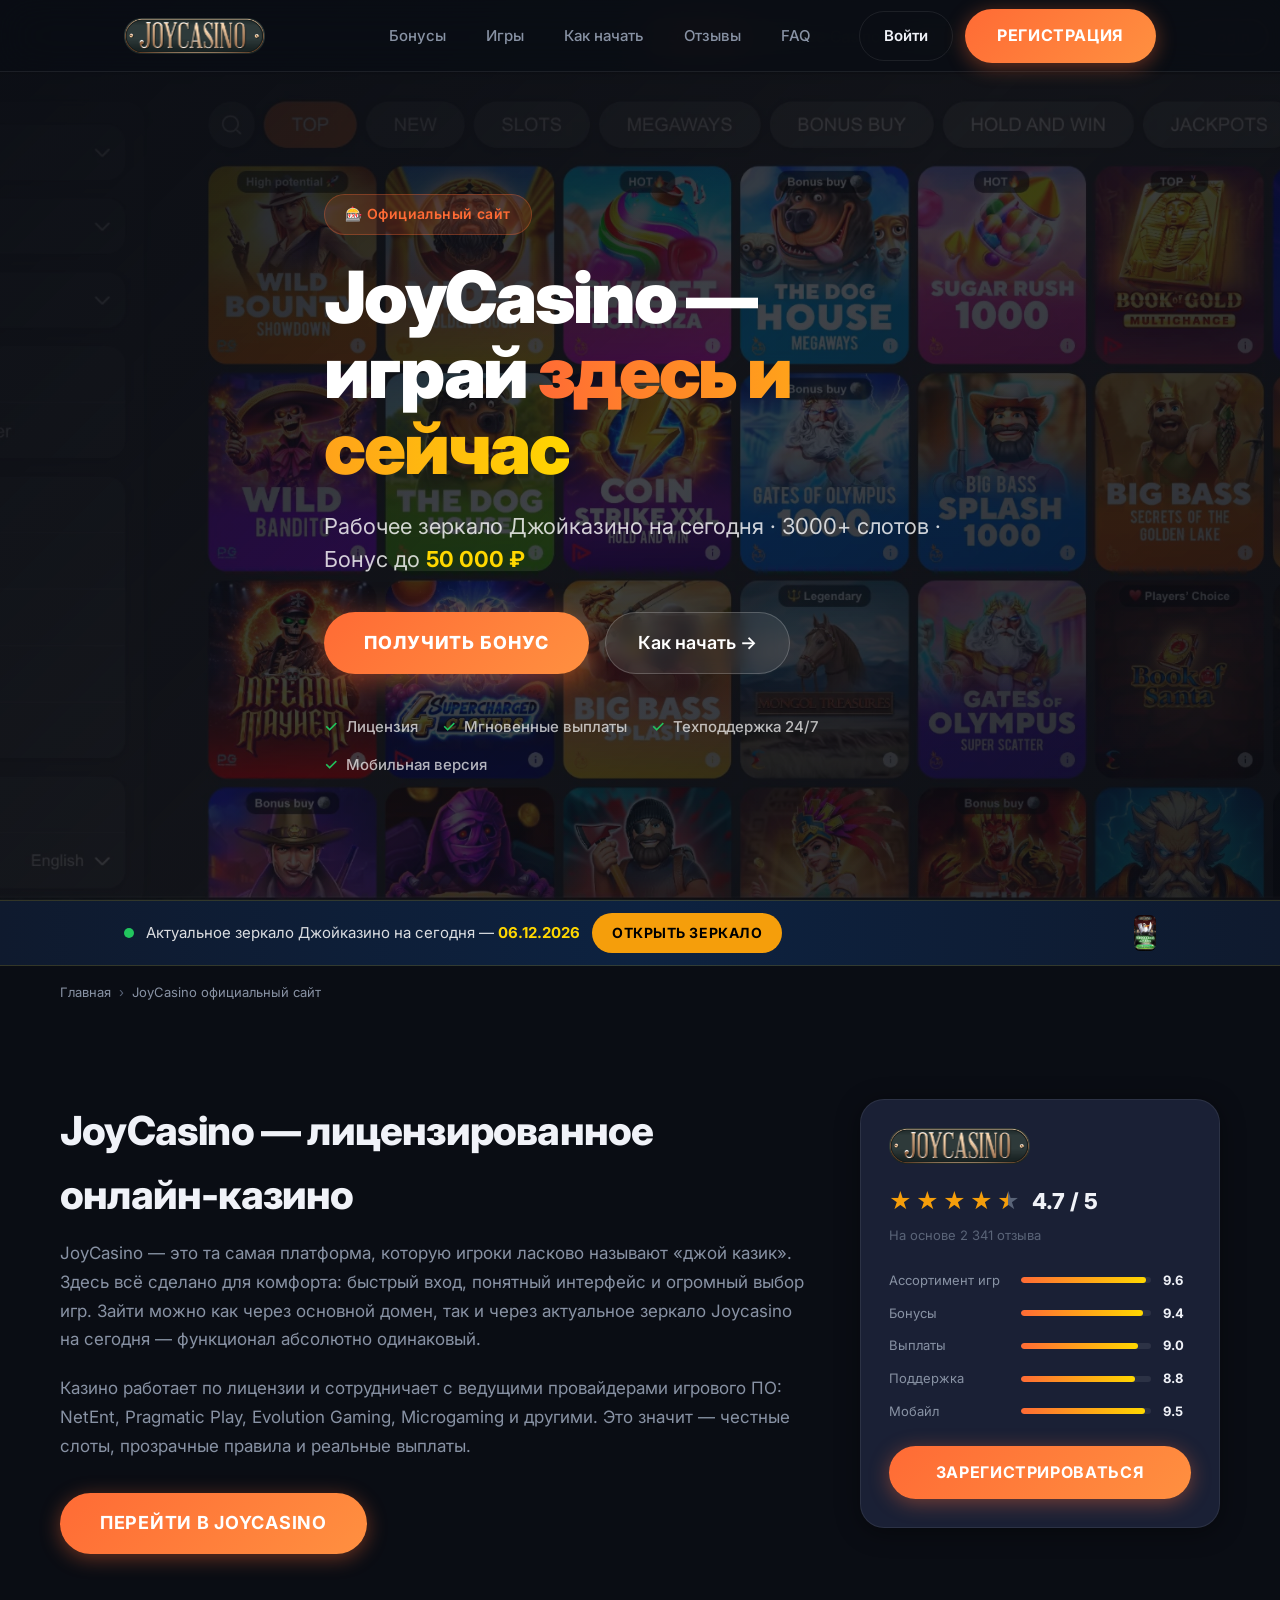
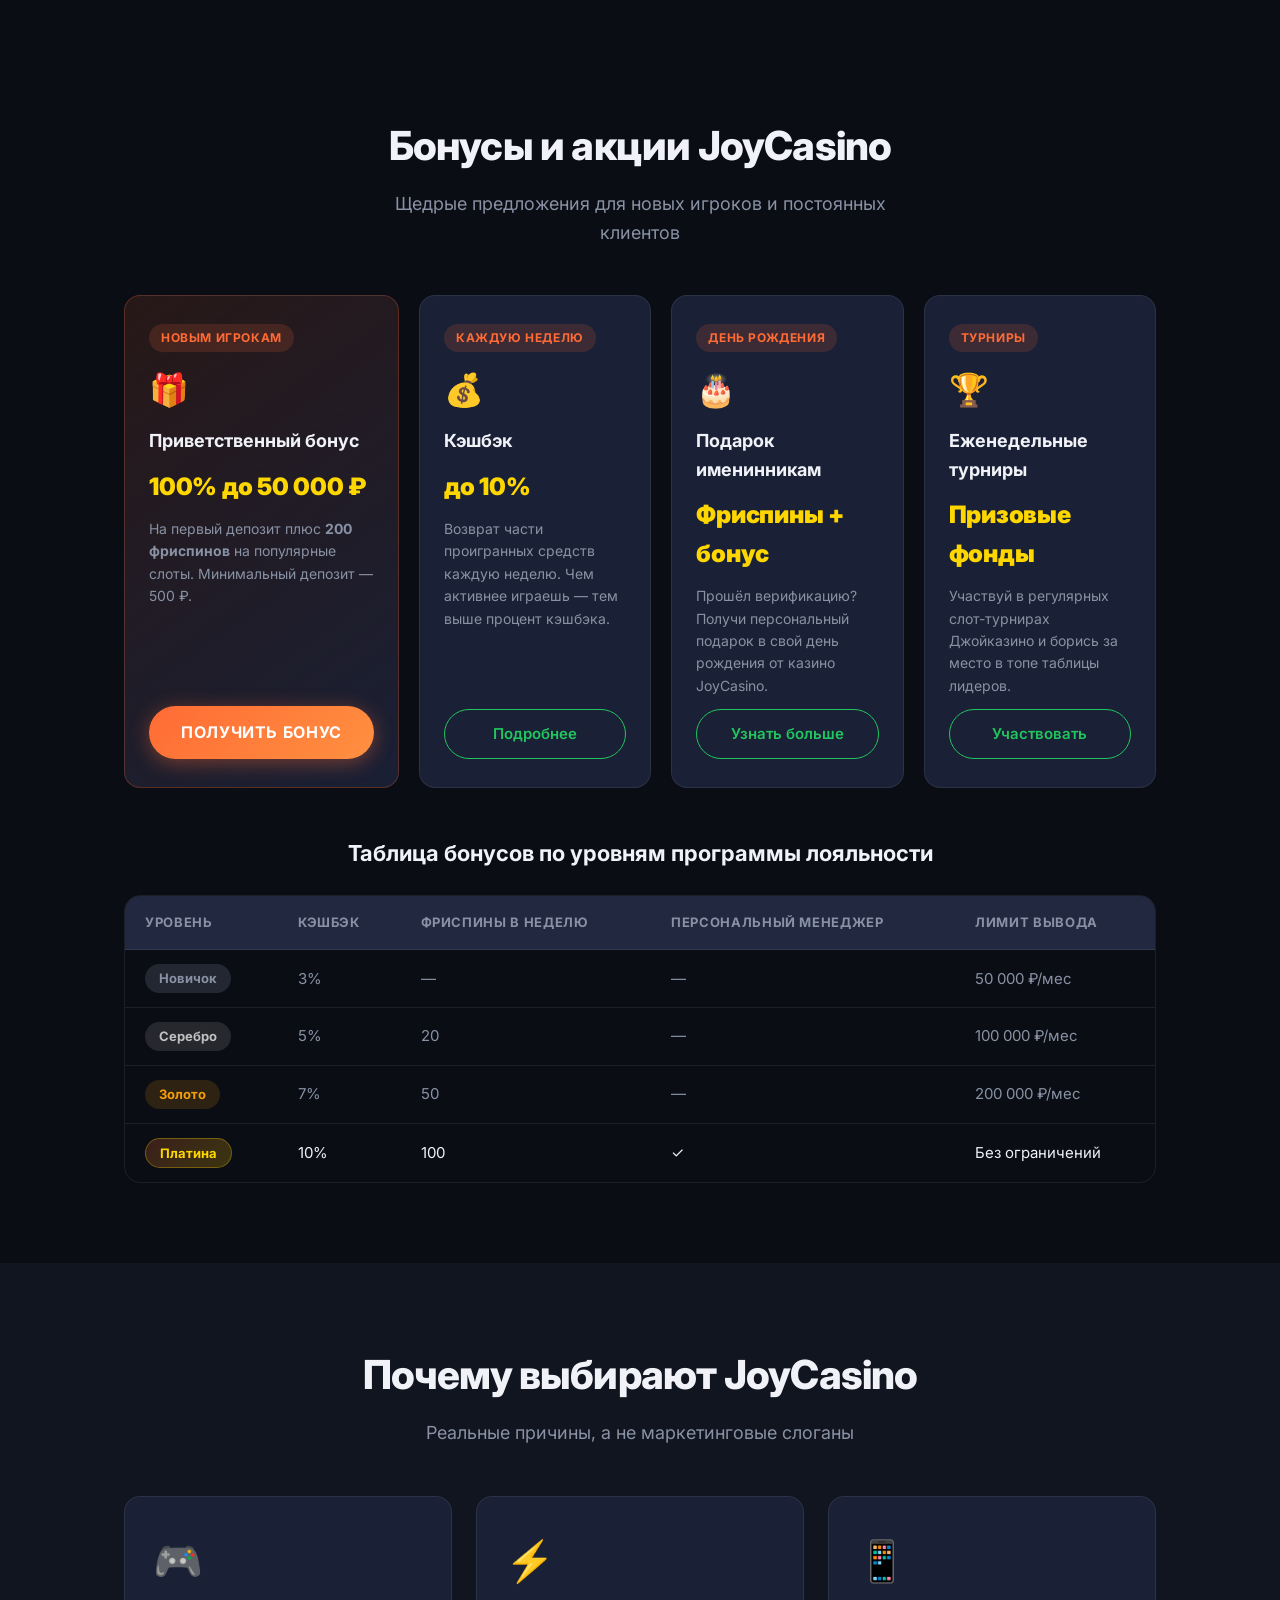
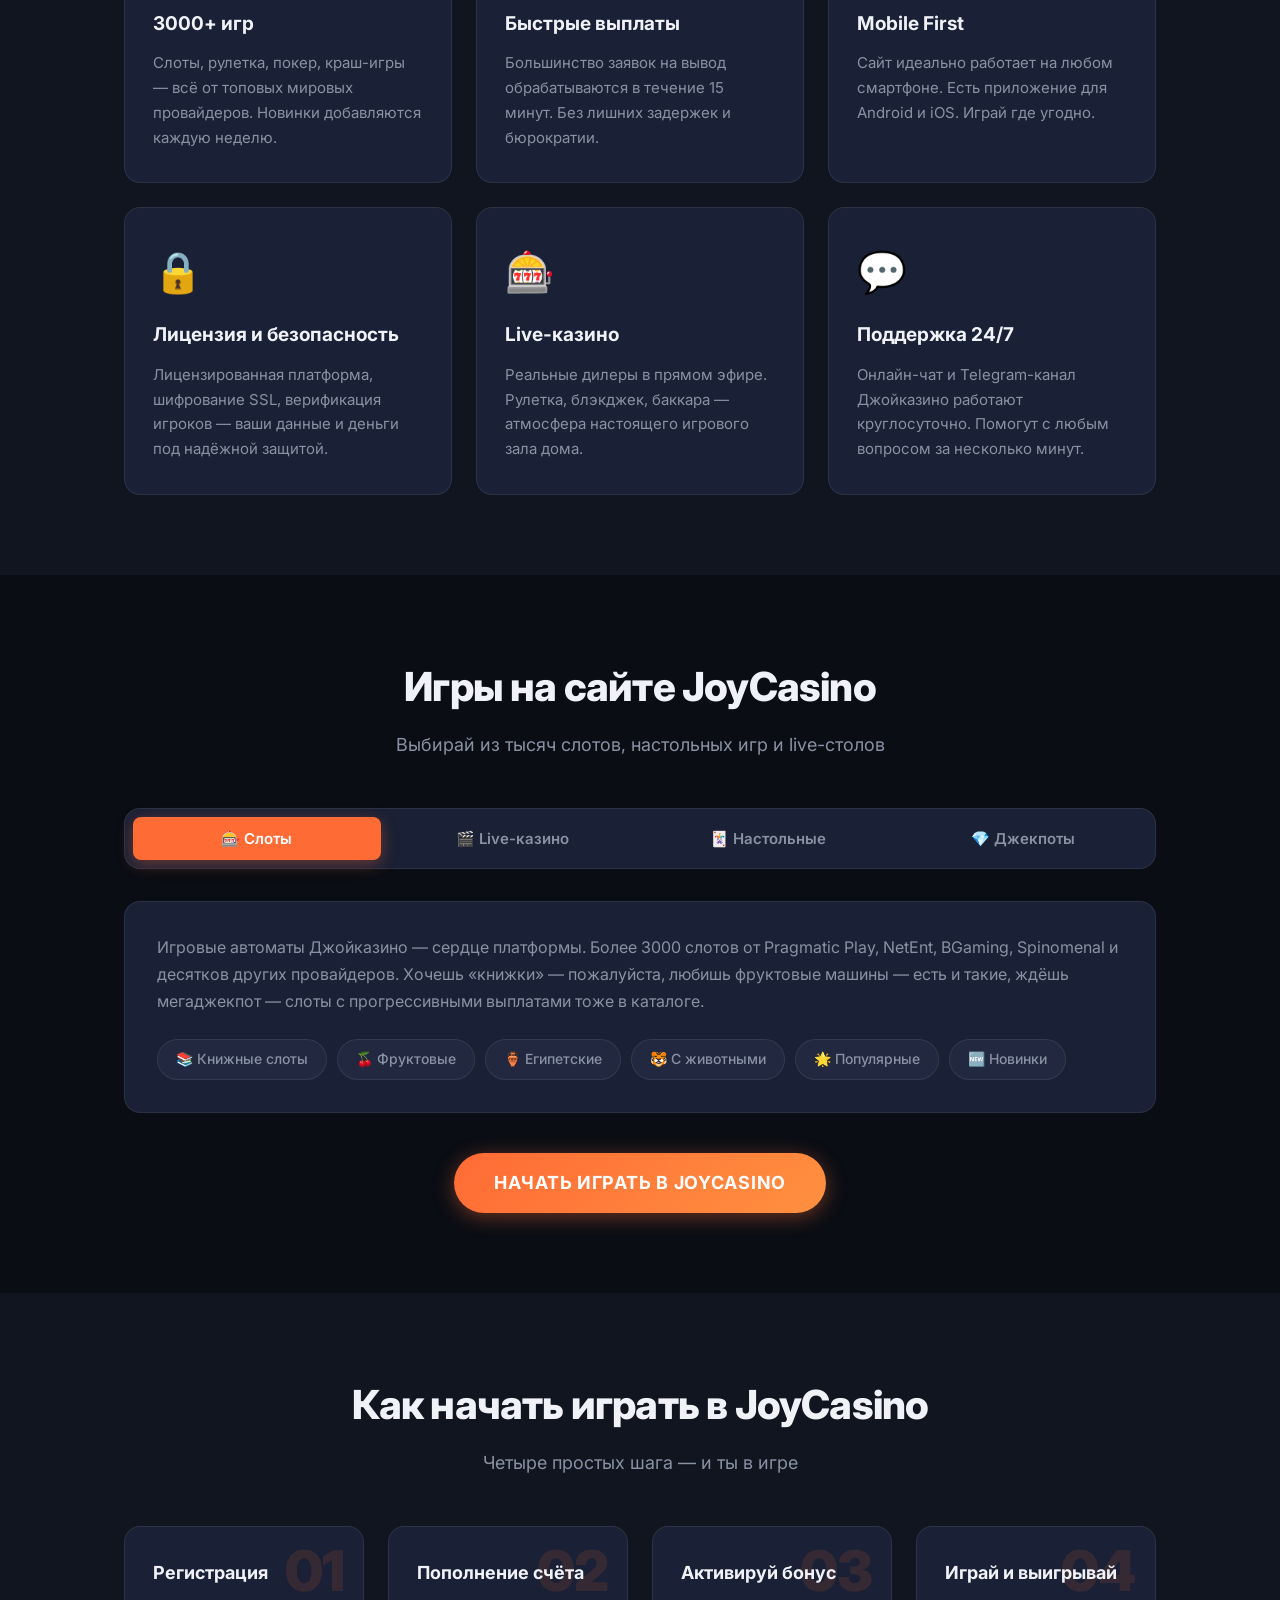
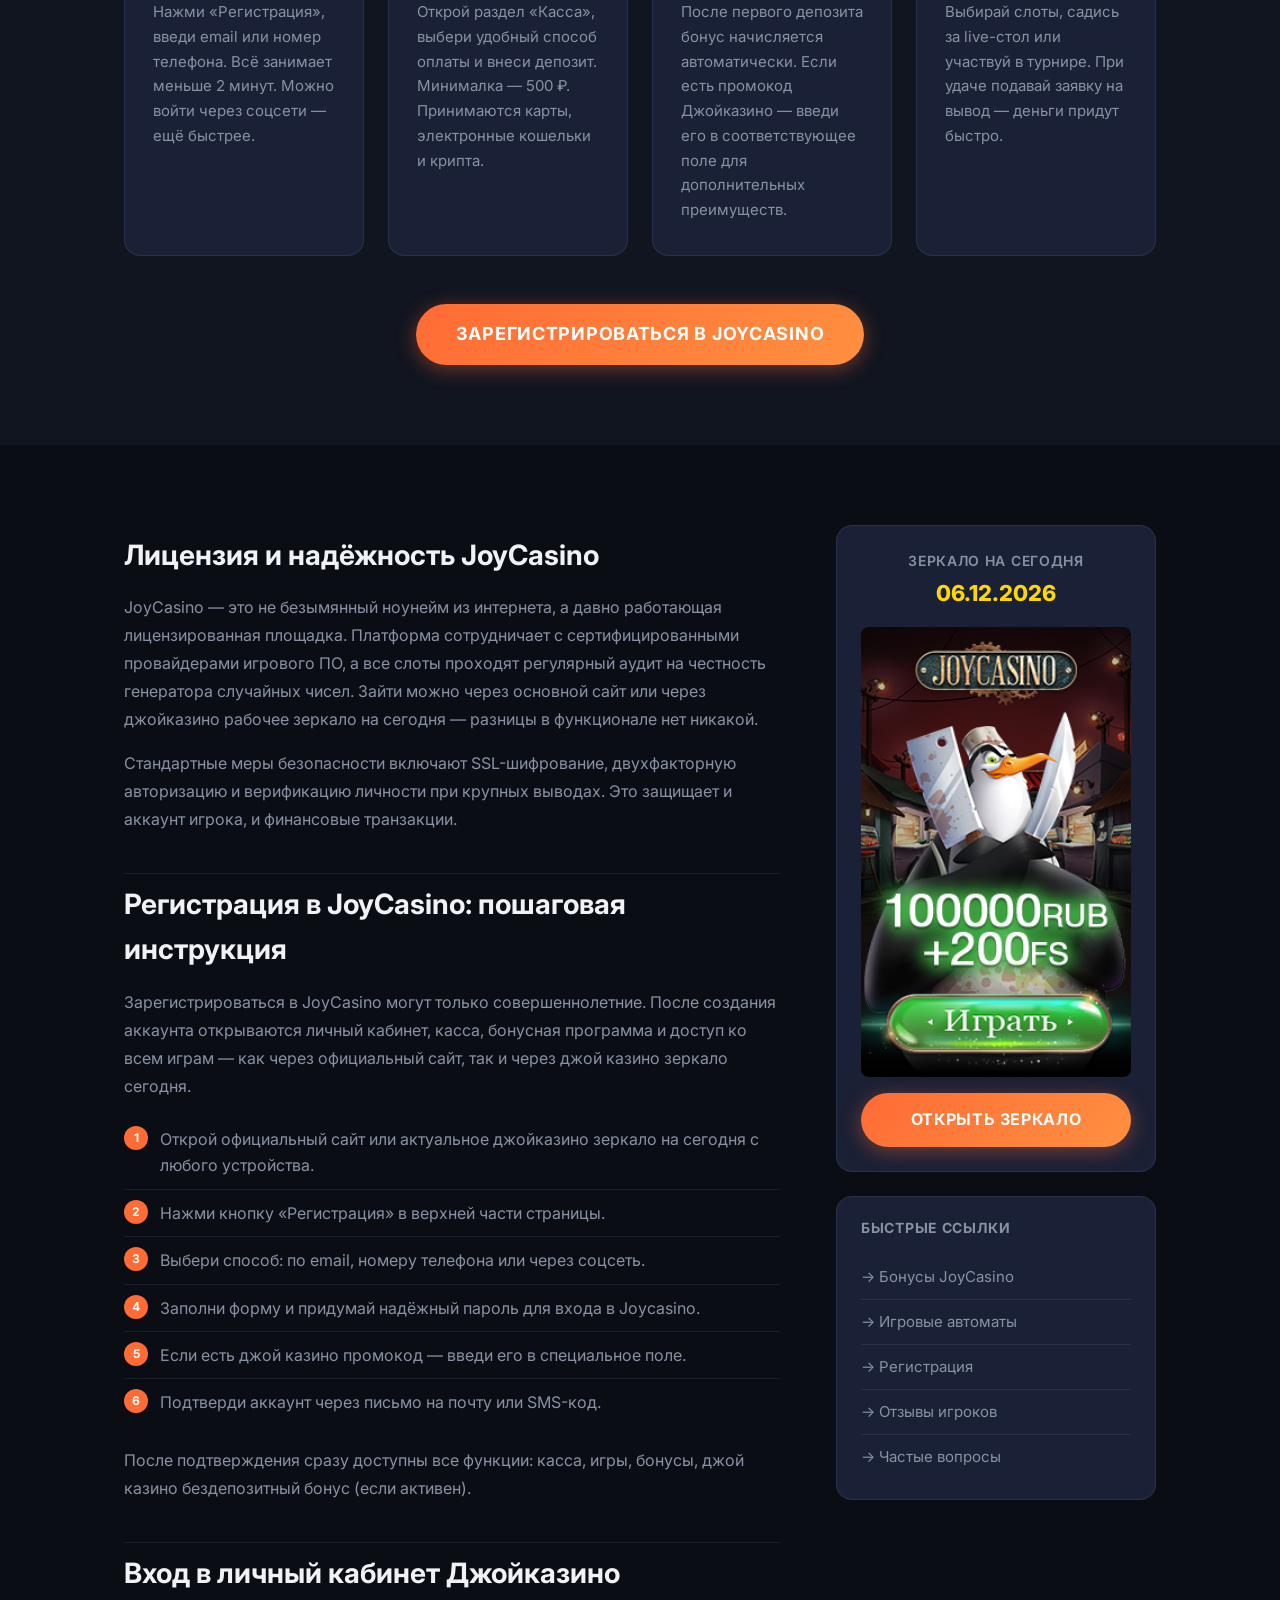
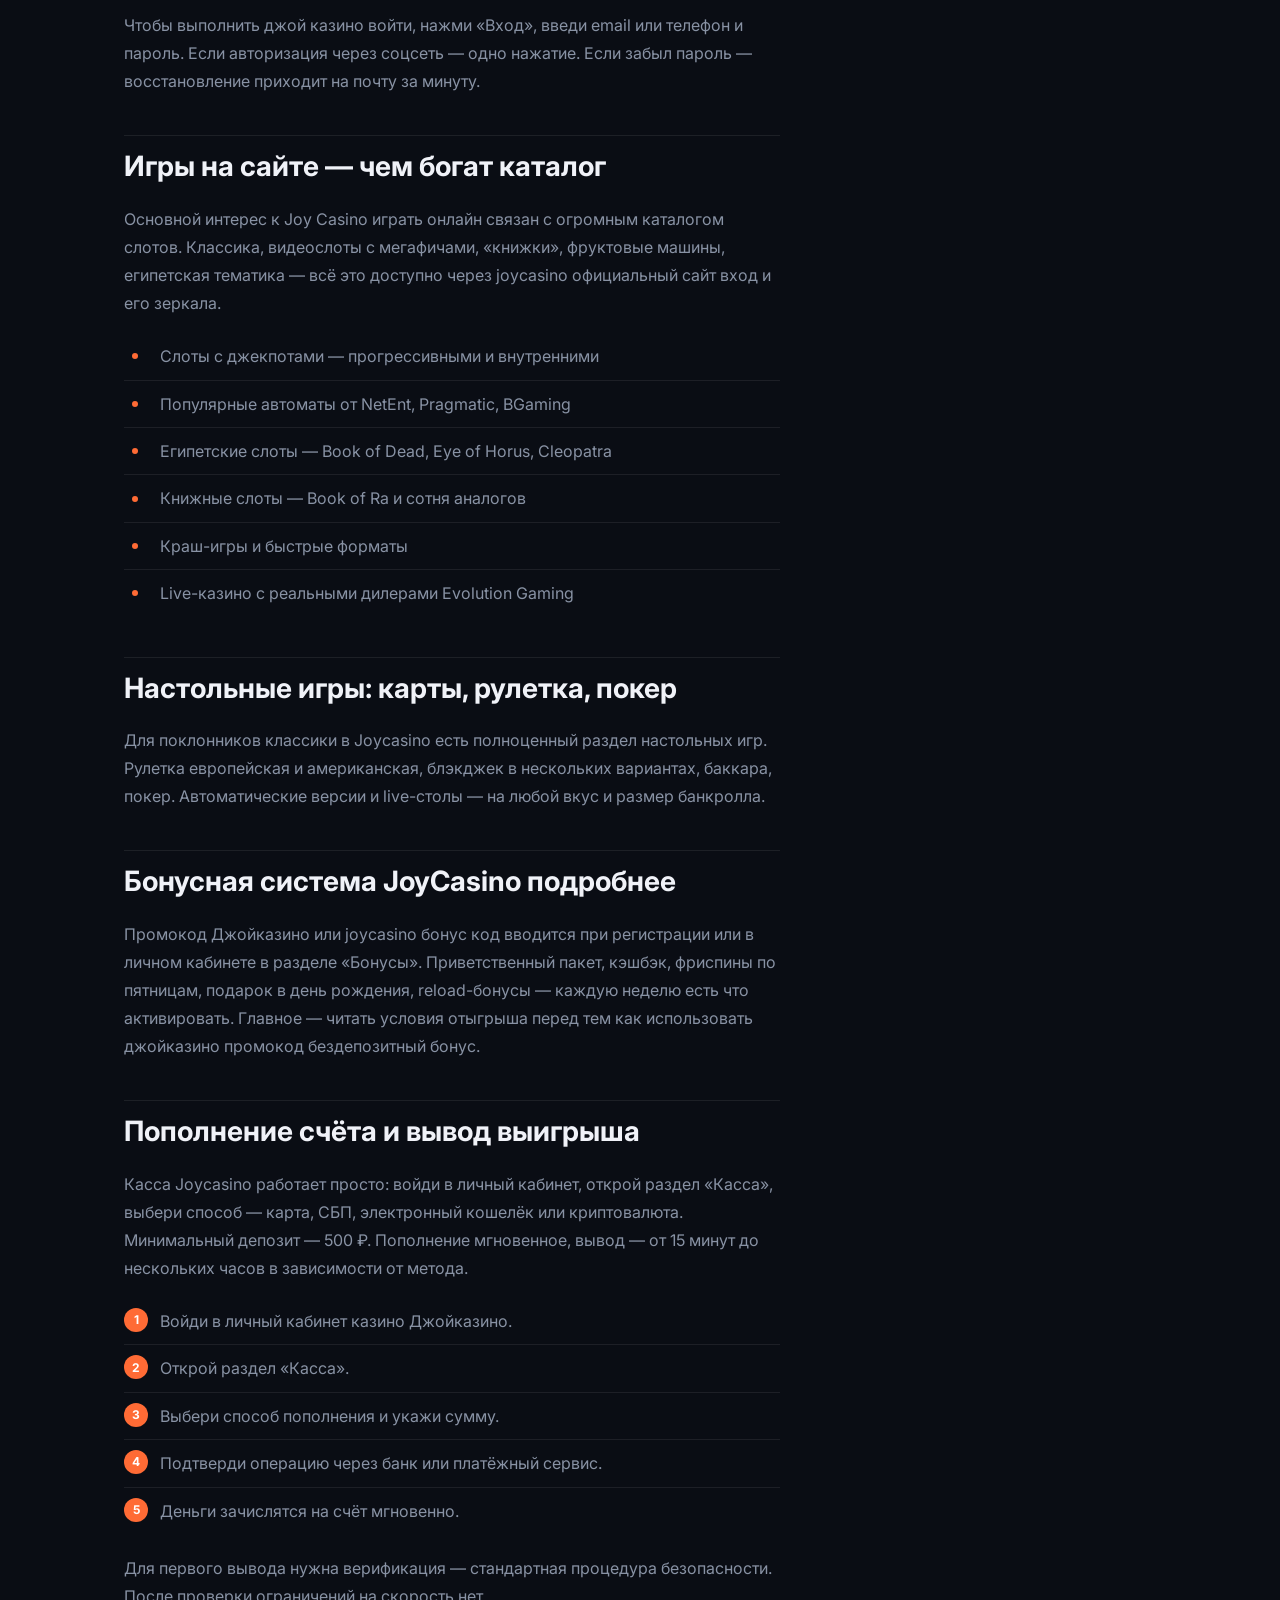
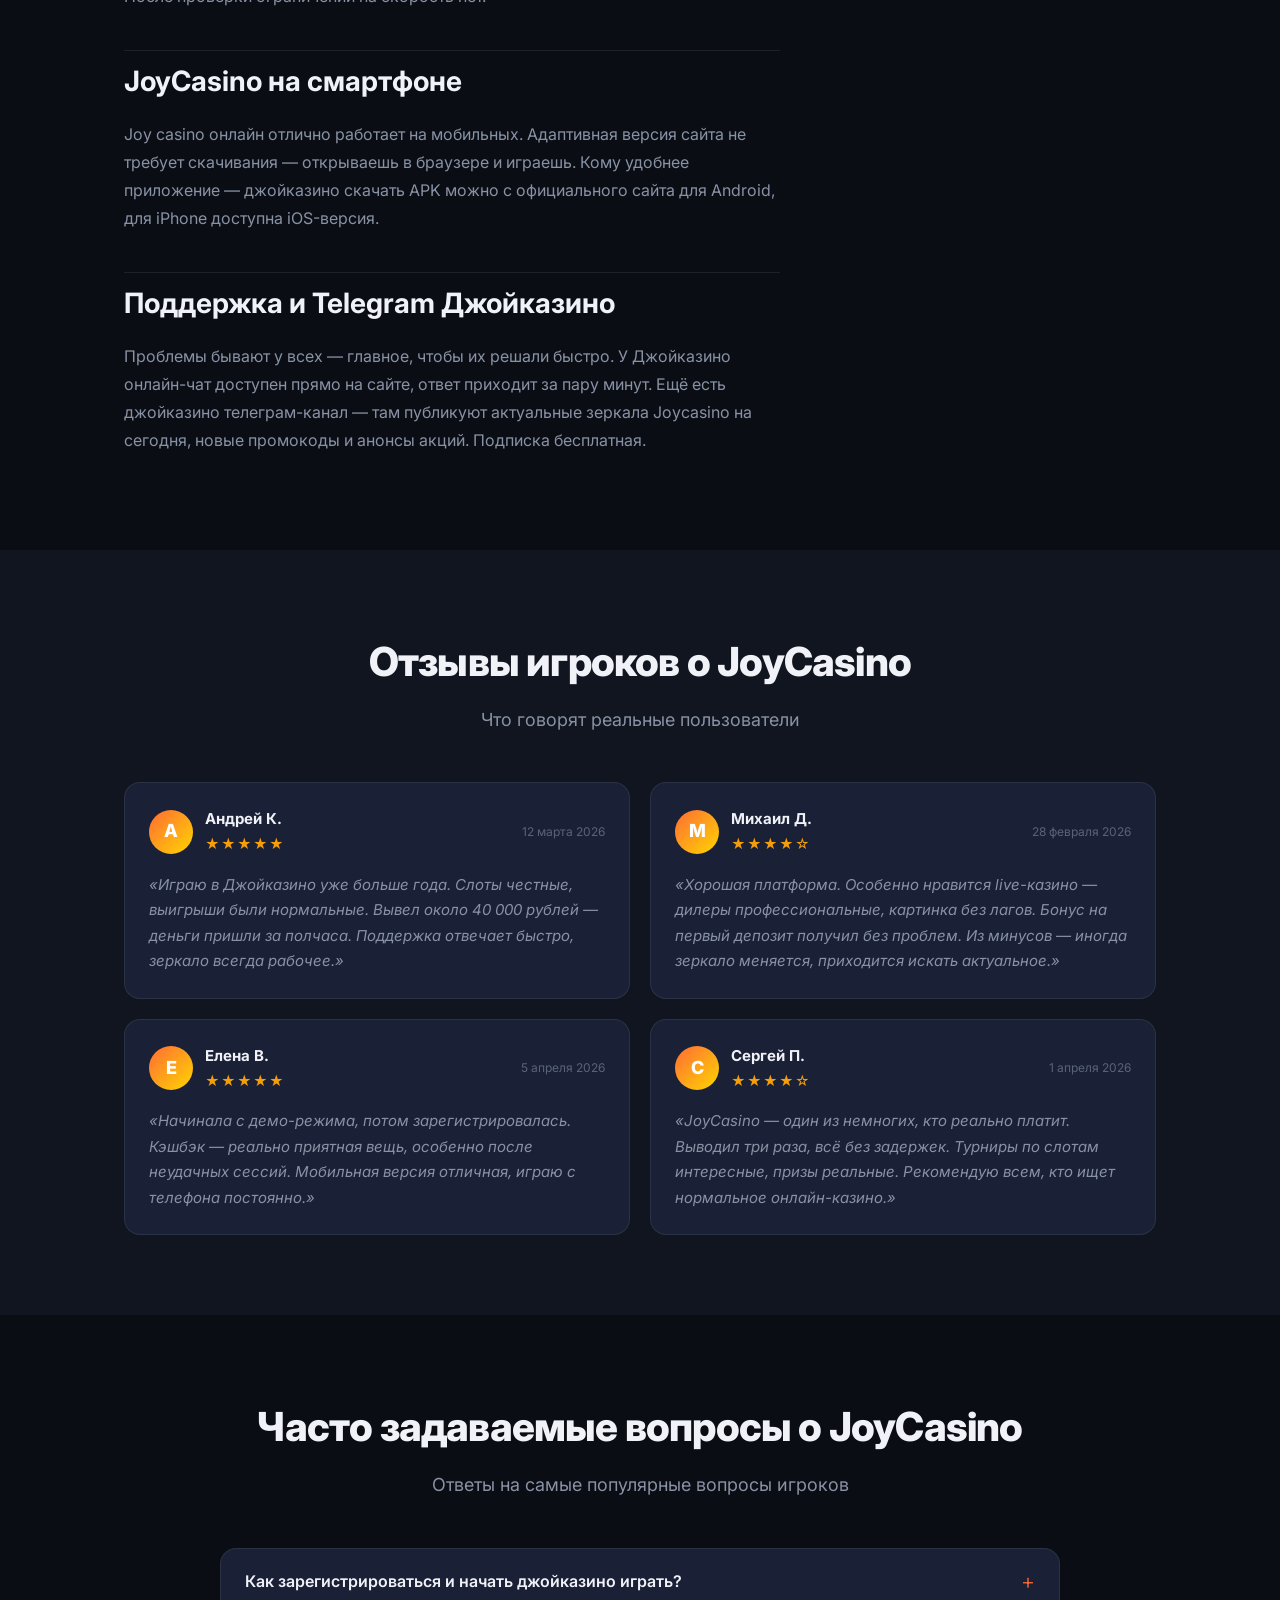
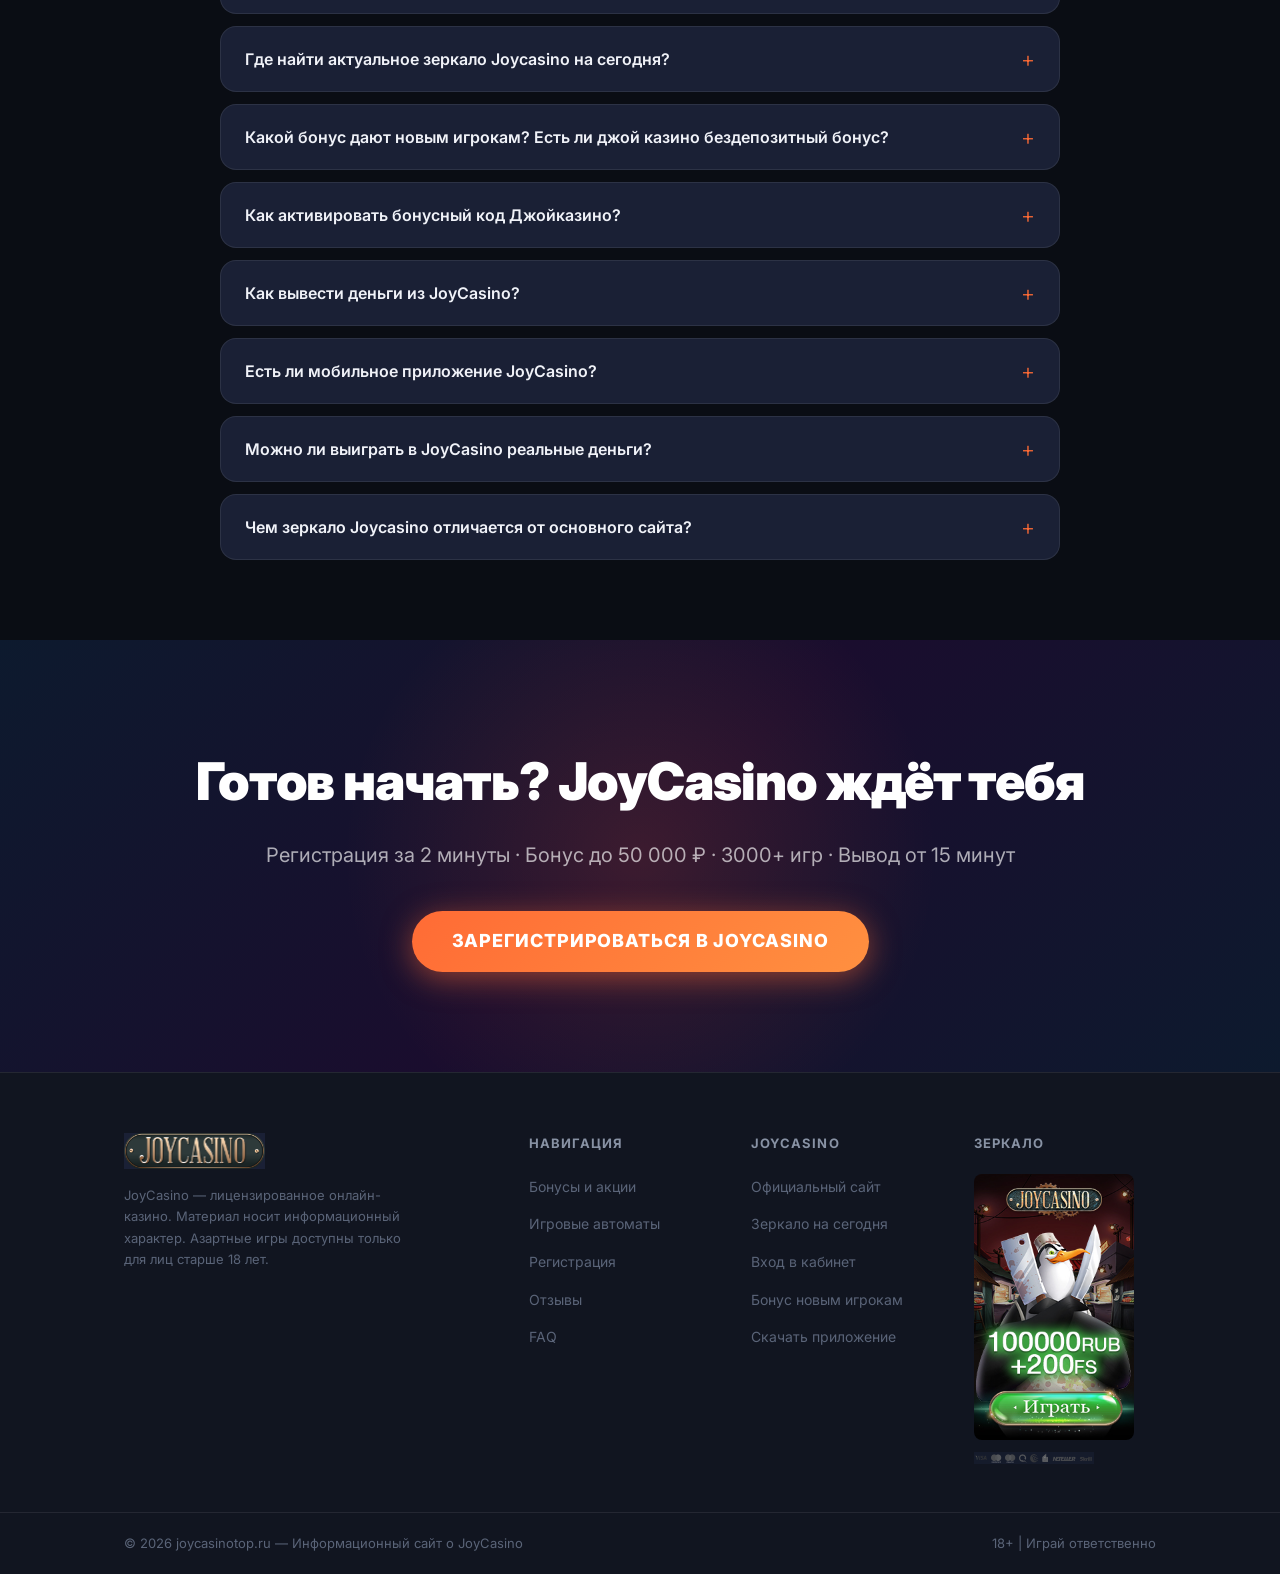
==== index.html @ e0777207 "Add files via upload" ====
<!DOCTYPE html>
<html lang="ru-RU">
<head>
  <meta charset="UTF-8">
  <meta name="viewport" content="width=device-width, initial-scale=1.0">
  <title>JoyCasino — официальный сайт онлайн-казино, рабочее зеркало Джойказино, регистрация и вход</title>
  <meta name="description" content="JoyCasino официальный сайт: вход в личный кабинет, регистрация, актуальное зеркало Джойказино на сегодня. Лицензионные игровые автоматы, live-казино, бонусы до 50 000 ₽, кэшбэк, фриспины.">
  <meta name="keywords" content="joycasino официальный сайт, джойказино зеркало на сегодня, joy casino вход, джой казино официальный сайт зеркало, joycasino регистрация, джойказино рабочее зеркало, joy casino бонус, джойказино играть, joycasino зеркало сегодня">
  <meta name="robots" content="index, follow, max-snippet:-1, max-image-preview:large, max-video-preview:-1">
  <link rel="canonical" href="https://joycasinotop.ru/">

  <!-- Open Graph -->
  <meta property="og:type" content="website">
  <meta property="og:locale" content="ru_RU">
  <meta property="og:title" content="JoyCasino — официальный сайт казино онлайн, зеркало Джойказино">
  <meta property="og:description" content="Войдите в JoyCasino: рабочее зеркало на сегодня, регистрация за 1 минуту, бонус до 50 000 ₽ на первый депозит, 3000+ слотов и live-столы с реальными дилерами.">
  <meta property="og:url" content="https://joycasinotop.ru/">
  <meta property="og:site_name" content="JoyCasino Top — официальный сайт">
  <meta property="og:image" content="https://joycasinotop.ru/pics/ban.jpg">
  <meta property="og:image:width" content="1200">
  <meta property="og:image:height" content="630">

  <!-- Twitter Card -->
  <meta name="twitter:card" content="summary_large_image">
  <meta name="twitter:title" content="JoyCasino официальный сайт — зеркало Джойказино на сегодня">
  <meta name="twitter:description" content="Рабочее зеркало JoyCasino, регистрация, бонусы, 3000+ слотов.">
  <meta name="twitter:image" content="https://joycasinotop.ru/pics/ban.jpg">

  <!-- Favicons -->
  <link rel="icon" type="image/png" href="pics/favicon.png">
  <link rel="shortcut icon" href="pics/favicon.png">
  <link rel="apple-touch-icon" href="pics/favicon.png">

  <!-- Preload critical assets -->
  <link rel="preload" href="styles/style.css" as="style">
  <link rel="preload" href="pics/ban.jpg" as="image">
  <link rel="preload" href="pics/logo.png" as="image">
  <link rel="preconnect" href="https://fonts.googleapis.com">
  <link rel="preconnect" href="https://fonts.gstatic.com" crossorigin>
  <link href="https://fonts.googleapis.com/css2?family=Inter:wght@400;500;600;700;800;900&display=swap" rel="stylesheet">

  <link rel="stylesheet" href="styles/style.css">

  <!-- Schema.org: Organization -->
  <script type="application/ld+json">
  {
    "@context": "https://schema.org",
    "@type": "Organization",
    "name": "JoyCasino",
    "url": "https://joycasinotop.ru/",
    "logo": "https://joycasinotop.ru/pics/logo.png",
    "description": "JoyCasino — лицензированное онлайн-казино с игровыми автоматами, live-столами и щедрыми бонусами.",
    "contactPoint": {
      "@type": "ContactPoint",
      "contactType": "customer support",
      "availableLanguage": "Russian"
    }
  }
  </script>

  <!-- Schema.org: Product + Offer + AggregateRating -->
  <script type="application/ld+json">
  {
    "@context": "https://schema.org",
    "@type": "Product",
    "name": "JoyCasino — онлайн-казино",
    "description": "Лицензированная игровая платформа с 3000+ слотами, live-казино, приветственным бонусом до 50 000 ₽ и ежедневным кэшбэком.",
    "image": "https://joycasinotop.ru/pics/ban.jpg",
    "brand": {
      "@type": "Brand",
      "name": "JoyCasino"
    },
    "offers": {
      "@type": "Offer",
      "name": "Приветственный бонус до 50 000 ₽ + 200 фриспинов",
      "description": "Бонус на первый депозит 100% до 50 000 ₽ и 200 бесплатных вращений для новых игроков.",
      "priceCurrency": "RUB",
      "price": "0",
      "availability": "https://schema.org/InStock",
      "url": "https://joycasinotop.ru/reg.html"
    },
    "aggregateRating": {
      "@type": "AggregateRating",
      "ratingValue": "4.7",
      "reviewCount": "2341",
      "bestRating": "5",
      "worstRating": "1"
    }
  }
  </script>

  <!-- Schema.org: BreadcrumbList -->
  <script type="application/ld+json">
  {
    "@context": "https://schema.org",
    "@type": "BreadcrumbList",
    "itemListElement": [
      {
        "@type": "ListItem",
        "position": 1,
        "name": "Главная",
        "item": "https://joycasinotop.ru/"
      },
      {
        "@type": "ListItem",
        "position": 2,
        "name": "Регистрация в JoyCasino",
        "item": "https://joycasinotop.ru/reg.html"
      }
    ]
  }
  </script>

  <!-- Schema.org: FAQPage -->
  <script type="application/ld+json">
  {
    "@context": "https://schema.org",
    "@type": "FAQPage",
    "mainEntity": [
      {
        "@type": "Question",
        "name": "Как зарегистрироваться в JoyCasino?",
        "acceptedAnswer": {
          "@type": "Answer",
          "text": "Нажмите кнопку «Регистрация», введите email или номер телефона, придумайте пароль и подтвердите аккаунт. Весь процесс занимает не более 2 минут."
        }
      },
      {
        "@type": "Question",
        "name": "Где найти рабочее зеркало JoyCasino на сегодня?",
        "acceptedAnswer": {
          "@type": "Answer",
          "text": "Актуальное рабочее зеркало Джойказино всегда доступно на нашем сайте joycasinotop.ru. Зеркало полностью идентично основному сайту — тот же аккаунт, баланс и бонусы."
        }
      },
      {
        "@type": "Question",
        "name": "Какой бонус дают новым игрокам в JoyCasino?",
        "acceptedAnswer": {
          "@type": "Answer",
          "text": "Новые игроки получают приветственный пакет: 100% бонус на первый депозит до 50 000 ₽ плюс 200 бесплатных вращений на популярные слоты."
        }
      },
      {
        "@type": "Question",
        "name": "Как вывести деньги из JoyCasino?",
        "acceptedAnswer": {
          "@type": "Answer",
          "text": "Откройте раздел «Касса», выберите способ вывода, укажите сумму и подтвердите заявку. Перед первым выводом потребуется пройти верификацию личности."
        }
      },
      {
        "@type": "Question",
        "name": "Есть ли мобильное приложение JoyCasino?",
        "acceptedAnswer": {
          "@type": "Answer",
          "text": "Да, JoyCasino доступен на смартфонах через адаптивную мобильную версию сайта, а также через приложение для Android (APK-файл) и iOS."
        }
      },
      {
        "@type": "Question",
        "name": "Можно ли играть бесплатно в JoyCasino?",
        "acceptedAnswer": {
          "@type": "Answer",
          "text": "Да, большинство слотов доступны в демо-режиме без регистрации. Для игры на реальные деньги необходимо создать аккаунт и пополнить счёт."
        }
      }
    ]
  }
  </script>
</head>
<body>

<!-- HEADER -->
<header id="header">
  <div class="header-inner container">
    <a href="/" class="header-logo" aria-label="JoyCasino — главная страница">
      <img src="pics/logo-new.svg" alt="JoyCasino официальный сайт" width="160" height="48">
    </a>
    <nav class="header-nav" aria-label="Основная навигация">
      <a href="#bonuses" class="nav-link">Бонусы</a>
      <a href="#games" class="nav-link">Игры</a>
      <a href="#how-to-start" class="nav-link">Как начать</a>
      <a href="#reviews" class="nav-link">Отзывы</a>
      <a href="#faq" class="nav-link">FAQ</a>
    </nav>
    <div class="header-actions">
      <a href="reg.html" target="_blank" class="btn-ghost">Войти</a>
      <a href="reg.html" target="_blank" class="btn-primary">Регистрация</a>
    </div>
    <button class="burger" id="burger" aria-label="Меню" aria-expanded="false">
      <span></span><span></span><span></span>
    </button>
  </div>
  <div class="mobile-menu" id="mobileMenu" aria-hidden="true">
    <a href="#bonuses" class="mob-nav-link">Бонусы</a>
    <a href="#games" class="mob-nav-link">Игры</a>
    <a href="#how-to-start" class="mob-nav-link">Как начать</a>
    <a href="#reviews" class="mob-nav-link">Отзывы</a>
    <a href="#faq" class="mob-nav-link">FAQ</a>
    <a href="reg.html" target="_blank" class="btn-primary mob-cta">Зарегистрироваться</a>
  </div>
</header>

<!-- HERO BANNER -->
<section class="hero" id="hero">
  <div class="hero-bg">
    <a href="reg.html" target="_blank" rel="nofollow">
      <img src="pics/hero-bg.webp" alt="JoyCasino официальный сайт — рабочее зеркало Джойказино на сегодня" class="hero-img" fetchpriority="high">
    </a>
  </div>
  <div class="hero-content container">
    <div class="hero-badge">🎰 Официальный сайт</div>
    <h1>JoyCasino — играй <span class="accent">здесь и сейчас</span></h1>
    <p class="hero-sub">Рабочее зеркало Джойказино на сегодня · 3000+ слотов · Бонус до <strong>50 000 ₽</strong></p>
    <div class="hero-cta-group">
      <a href="reg.html" target="_blank" class="btn-hero" rel="nofollow">Получить бонус</a>
      <a href="#how-to-start" class="btn-hero-ghost">Как начать →</a>
    </div>
    <div class="hero-trust">
      <div class="trust-item"><span class="trust-icon">✓</span> Лицензия</div>
      <div class="trust-item"><span class="trust-icon">✓</span> Мгновенные выплаты</div>
      <div class="trust-item"><span class="trust-icon">✓</span> Техподдержка 24/7</div>
      <div class="trust-item"><span class="trust-icon">✓</span> Мобильная версия</div>
    </div>
  </div>
</section>

<!-- MIRROR ALERT BAR -->
<div class="mirror-bar" id="mirror-bar">
  <div class="container mirror-inner">
    <span class="mirror-pulse"></span>
    <span>Актуальное зеркало Джойказино на сегодня — <strong id="today-date">11.04.2026</strong></span>
    <a href="reg.html" target="_blank" class="mirror-btn" rel="nofollow">Открыть зеркало</a>
    <img src="pics/baner.gif" alt="Зеркало JoyCasino" loading="lazy" class="mirror-gif">
  </div>
</div>

<!-- BREADCRUMBS -->
<nav class="breadcrumbs container" aria-label="Хлебные крошки">
  <ol class="breadcrumb-list">
    <li><a href="/">Главная</a></li>
    <li aria-current="page">JoyCasino официальный сайт</li>
  </ol>
</nav>

<!-- INTRO + RATING -->
<section class="intro section container" id="intro">
  <div class="intro-grid">
    <div class="intro-text">
      <h2 class="section-title">JoyCasino — лицензированное онлайн-казино</h2>
      <p>JoyCasino — это та самая платформа, которую игроки ласково называют «джой казик». Здесь всё сделано для комфорта: быстрый вход, понятный интерфейс и огромный выбор игр. Зайти можно как через основной домен, так и через актуальное зеркало Joycasino на сегодня — функционал абсолютно одинаковый.</p>
      <p>Казино работает по лицензии и сотрудничает с ведущими провайдерами игрового ПО: NetEnt, Pragmatic Play, Evolution Gaming, Microgaming и другими. Это значит — честные слоты, прозрачные правила и реальные выплаты.</p>
      <div class="intro-cta">
        <a href="reg.html" target="_blank" class="btn-primary btn-large" rel="nofollow">Перейти в JoyCasino</a>
      </div>
    </div>
    <div class="rating-card">
      <div class="rating-logo">
        <img src="pics/logo-new.svg" alt="JoyCasino логотип" loading="lazy" width="120" height="36">
      </div>
      <div class="rating-stars">
        <span class="star filled">★</span><span class="star filled">★</span><span class="star filled">★</span><span class="star filled">★</span><span class="star half">★</span>
        <span class="rating-num">4.7 / 5</span>
      </div>
      <div class="rating-count">На основе 2 341 отзыва</div>
      <div class="rating-rows">
        <div class="rating-row">
          <span>Ассортимент игр</span>
          <div class="rating-bar"><div class="bar-fill" style="width:96%"></div></div>
          <span>9.6</span>
        </div>
        <div class="rating-row">
          <span>Бонусы</span>
          <div class="rating-bar"><div class="bar-fill" style="width:94%"></div></div>
          <span>9.4</span>
        </div>
        <div class="rating-row">
          <span>Выплаты</span>
          <div class="rating-bar"><div class="bar-fill" style="width:90%"></div></div>
          <span>9.0</span>
        </div>
        <div class="rating-row">
          <span>Поддержка</span>
          <div class="rating-bar"><div class="bar-fill" style="width:88%"></div></div>
          <span>8.8</span>
        </div>
        <div class="rating-row">
          <span>Мобайл</span>
          <div class="rating-bar"><div class="bar-fill" style="width:95%"></div></div>
          <span>9.5</span>
        </div>
      </div>
      <a href="reg.html" target="_blank" class="btn-primary btn-full" rel="nofollow">Зарегистрироваться</a>
    </div>
  </div>
</section>

<!-- BONUS TABLE -->
<section class="bonuses section" id="bonuses">
  <div class="container">
    <div class="section-header">
      <h2 class="section-title">Бонусы и акции JoyCasino</h2>
      <p class="section-sub">Щедрые предложения для новых игроков и постоянных клиентов</p>
    </div>
    <div class="bonus-cards">
      <div class="bonus-card bonus-card--main">
        <div class="bonus-tag">Новым игрокам</div>
        <div class="bonus-icon">🎁</div>
        <h3>Приветственный бонус</h3>
        <div class="bonus-amount">100% до 50 000 ₽</div>
        <p>На первый депозит плюс <strong>200 фриспинов</strong> на популярные слоты. Минимальный депозит — 500 ₽.</p>
        <a href="reg.html" target="_blank" class="btn-primary" rel="nofollow">Получить бонус</a>
      </div>
      <div class="bonus-card">
        <div class="bonus-tag">Каждую неделю</div>
        <div class="bonus-icon">💰</div>
        <h3>Кэшбэк</h3>
        <div class="bonus-amount">до 10%</div>
        <p>Возврат части проигранных средств каждую неделю. Чем активнее играешь — тем выше процент кэшбэка.</p>
        <a href="reg.html" target="_blank" class="btn-ghost-green" rel="nofollow">Подробнее</a>
      </div>
      <div class="bonus-card">
        <div class="bonus-tag">День рождения</div>
        <div class="bonus-icon">🎂</div>
        <h3>Подарок именинникам</h3>
        <div class="bonus-amount">Фриспины + бонус</div>
        <p>Прошёл верификацию? Получи персональный подарок в свой день рождения от казино JoyCasino.</p>
        <a href="reg.html" target="_blank" class="btn-ghost-green" rel="nofollow">Узнать больше</a>
      </div>
      <div class="bonus-card">
        <div class="bonus-tag">Турниры</div>
        <div class="bonus-icon">🏆</div>
        <h3>Еженедельные турниры</h3>
        <div class="bonus-amount">Призовые фонды</div>
        <p>Участвуй в регулярных слот-турнирах Джойказино и борись за место в топе таблицы лидеров.</p>
        <a href="reg.html" target="_blank" class="btn-ghost-green" rel="nofollow">Участвовать</a>
      </div>
    </div>

    <!-- Bonus multiplier table -->
    <div class="bonus-table-wrap">
      <h3 class="table-title">Таблица бонусов по уровням программы лояльности</h3>
      <div class="table-scroll">
        <table class="bonus-table">
          <thead>
            <tr>
              <th>Уровень</th>
              <th>Кэшбэк</th>
              <th>Фриспины в неделю</th>
              <th>Персональный менеджер</th>
              <th>Лимит вывода</th>
            </tr>
          </thead>
          <tbody>
            <tr>
              <td><span class="level level-1">Новичок</span></td>
              <td>3%</td>
              <td>—</td>
              <td>—</td>
              <td>50 000 ₽/мес</td>
            </tr>
            <tr>
              <td><span class="level level-2">Серебро</span></td>
              <td>5%</td>
              <td>20</td>
              <td>—</td>
              <td>100 000 ₽/мес</td>
            </tr>
            <tr>
              <td><span class="level level-3">Золото</span></td>
              <td>7%</td>
              <td>50</td>
              <td>—</td>
              <td>200 000 ₽/мес</td>
            </tr>
            <tr class="highlight-row">
              <td><span class="level level-4">Платина</span></td>
              <td>10%</td>
              <td>100</td>
              <td>✓</td>
              <td>Без ограничений</td>
            </tr>
          </tbody>
        </table>
      </div>
    </div>
  </div>
</section>

<!-- WHY US -->
<section class="why-us section" id="why-us">
  <div class="container">
    <div class="section-header">
      <h2 class="section-title">Почему выбирают JoyCasino</h2>
      <p class="section-sub">Реальные причины, а не маркетинговые слоганы</p>
    </div>
    <div class="why-grid">
      <div class="why-card">
        <div class="why-icon">🎮</div>
        <h3>3000+ игр</h3>
        <p>Слоты, рулетка, покер, краш-игры — всё от топовых мировых провайдеров. Новинки добавляются каждую неделю.</p>
      </div>
      <div class="why-card">
        <div class="why-icon">⚡</div>
        <h3>Быстрые выплаты</h3>
        <p>Большинство заявок на вывод обрабатываются в течение 15 минут. Без лишних задержек и бюрократии.</p>
      </div>
      <div class="why-card">
        <div class="why-icon">📱</div>
        <h3>Mobile First</h3>
        <p>Сайт идеально работает на любом смартфоне. Есть приложение для Android и iOS. Играй где угодно.</p>
      </div>
      <div class="why-card">
        <div class="why-icon">🔒</div>
        <h3>Лицензия и безопасность</h3>
        <p>Лицензированная платформа, шифрование SSL, верификация игроков — ваши данные и деньги под надёжной защитой.</p>
      </div>
      <div class="why-card">
        <div class="why-icon">🎰</div>
        <h3>Live-казино</h3>
        <p>Реальные дилеры в прямом эфире. Рулетка, блэкджек, баккара — атмосфера настоящего игрового зала дома.</p>
      </div>
      <div class="why-card">
        <div class="why-icon">💬</div>
        <h3>Поддержка 24/7</h3>
        <p>Онлайн-чат и Telegram-канал Джойказино работают круглосуточно. Помогут с любым вопросом за несколько минут.</p>
      </div>
    </div>
  </div>
</section>

<!-- GAMES SECTION -->
<section class="games section" id="games">
  <div class="container">
    <div class="section-header">
      <h2 class="section-title">Игры на сайте JoyCasino</h2>
      <p class="section-sub">Выбирай из тысяч слотов, настольных игр и live-столов</p>
    </div>

    <div class="games-tabs" role="tablist">
      <button class="games-tab active" data-tab="slots" role="tab" aria-selected="true">🎰 Слоты</button>
      <button class="games-tab" data-tab="live" role="tab" aria-selected="false">🎬 Live-казино</button>
      <button class="games-tab" data-tab="table" role="tab" aria-selected="false">🃏 Настольные</button>
      <button class="games-tab" data-tab="jackpot" role="tab" aria-selected="false">💎 Джекпоты</button>
    </div>

    <div class="games-content active" id="tab-slots">
      <div class="games-text">
        <p>Игровые автоматы Джойказино — сердце платформы. Более 3000 слотов от Pragmatic Play, NetEnt, BGaming, Spinomenal и десятков других провайдеров. Хочешь «книжки» — пожалуйста, любишь фруктовые машины — есть и такие, ждёшь мегаджекпот — слоты с прогрессивными выплатами тоже в каталоге.</p>
        <div class="games-categories">
          <span class="game-tag">📚 Книжные слоты</span>
          <span class="game-tag">🍒 Фруктовые</span>
          <span class="game-tag">🏺 Египетские</span>
          <span class="game-tag">🐯 С животными</span>
          <span class="game-tag">🌟 Популярные</span>
          <span class="game-tag">🆕 Новинки</span>
        </div>
      </div>
    </div>

    <div class="games-content" id="tab-live">
      <div class="games-text">
        <p>Live-казино Джойказино — это живые дилеры, профессиональные студии и ставки в реальном времени. Evolution Gaming и Pragmatic Play Live обеспечивают безупречный стриминг, так что каждая раздача карт чёткая и без фризов. Выбирай из десятков столов по любимой дисциплине.</p>
        <div class="games-categories">
          <span class="game-tag">🎡 Рулетка</span>
          <span class="game-tag">🃏 Блэкджек</span>
          <span class="game-tag">🀄 Баккара</span>
          <span class="game-tag">♠️ Покер</span>
          <span class="game-tag">🎯 Game Shows</span>
        </div>
      </div>
    </div>

    <div class="games-content" id="tab-table">
      <div class="games-text">
        <p>Предпочитаешь игру без спешки? Настольные игры Джойказино — это автоматические версии рулетки, блэкджека, покера и других классических дисциплин. Делай ставки в своём темпе, отрабатывай стратегии и получай удовольствие от игры.</p>
        <div class="games-categories">
          <span class="game-tag">🎡 Рулетка</span>
          <span class="game-tag">🃏 Блэкджек</span>
          <span class="game-tag">♠️ Покер</span>
          <span class="game-tag">🀄 Баккара</span>
          <span class="game-tag">🎲 Кости</span>
        </div>
      </div>
    </div>

    <div class="games-content" id="tab-jackpot">
      <div class="games-text">
        <p>Джекпоты JoyCasino разыгрываются независимо — это значит, что выиграть можно в любой момент. Достаточно делать минимальную ставку и удача может повернуться к тебе в любую секунду. Прогрессивные призовые фонды растут с каждой сыгранной ставкой на платформе.</p>
        <div class="games-categories">
          <span class="game-tag">💎 Мегаджекпот</span>
          <span class="game-tag">⚡ Мини-джекпот</span>
          <span class="game-tag">🌟 Макси-джекпот</span>
        </div>
      </div>
    </div>

    <div class="games-cta">
      <a href="reg.html" target="_blank" class="btn-primary btn-large" rel="nofollow">Начать играть в JoyCasino</a>
    </div>
  </div>
</section>

<!-- HOW TO START -->
<section class="how-to section" id="how-to-start">
  <div class="container">
    <div class="section-header">
      <h2 class="section-title">Как начать играть в JoyCasino</h2>
      <p class="section-sub">Четыре простых шага — и ты в игре</p>
    </div>
    <div class="steps-grid">
      <div class="step-card">
        <div class="step-num">01</div>
        <h3>Регистрация</h3>
        <p>Нажми «Регистрация», введи email или номер телефона. Всё занимает меньше 2 минут. Можно войти через соцсети — ещё быстрее.</p>
      </div>
      <div class="step-card">
        <div class="step-num">02</div>
        <h3>Пополнение счёта</h3>
        <p>Открой раздел «Касса», выбери удобный способ оплаты и внеси депозит. Минималка — 500 ₽. Принимаются карты, электронные кошельки и крипта.</p>
      </div>
      <div class="step-card">
        <div class="step-num">03</div>
        <h3>Активируй бонус</h3>
        <p>После первого депозита бонус начисляется автоматически. Если есть промокод Джойказино — введи его в соответствующее поле для дополнительных преимуществ.</p>
      </div>
      <div class="step-card">
        <div class="step-num">04</div>
        <h3>Играй и выигрывай</h3>
        <p>Выбирай слоты, садись за live-стол или участвуй в турнире. При удаче подавай заявку на вывод — деньги придут быстро.</p>
      </div>
    </div>
    <div class="how-cta">
      <a href="reg.html" target="_blank" class="btn-primary btn-large btn-pulse" rel="nofollow">Зарегистрироваться в JoyCasino</a>
    </div>
  </div>
</section>

<!-- MAIN CONTENT: LICENSE + REGISTRATION DETAILED -->
<section class="content-section section" id="about">
  <div class="container content-two-col">
    <div class="content-main">

      <h2>Лицензия и надёжность JoyCasino</h2>
      <p>JoyCasino — это не безымянный ноунейм из интернета, а давно работающая лицензированная площадка. Платформа сотрудничает с сертифицированными провайдерами игрового ПО, а все слоты проходят регулярный аудит на честность генератора случайных чисел. Зайти можно через основной сайт или через джойказино рабочее зеркало на сегодня — разницы в функционале нет никакой.</p>
      <p>Стандартные меры безопасности включают SSL-шифрование, двухфакторную авторизацию и верификацию личности при крупных выводах. Это защищает и аккаунт игрока, и финансовые транзакции.</p>

      <h2>Регистрация в JoyCasino: пошаговая инструкция</h2>
      <p>Зарегистрироваться в JoyCasino могут только совершеннолетние. После создания аккаунта открываются личный кабинет, касса, бонусная программа и доступ ко всем играм — как через официальный сайт, так и через джой казино зеркало сегодня.</p>
      <ol class="content-ol">
        <li>Открой официальный сайт или актуальное джойказино зеркало на сегодня с любого устройства.</li>
        <li>Нажми кнопку «Регистрация» в верхней части страницы.</li>
        <li>Выбери способ: по email, номеру телефона или через соцсеть.</li>
        <li>Заполни форму и придумай надёжный пароль для входа в Joycasino.</li>
        <li>Если есть джой казино промокод — введи его в специальное поле.</li>
        <li>Подтверди аккаунт через письмо на почту или SMS-код.</li>
      </ol>
      <p>После подтверждения сразу доступны все функции: касса, игры, бонусы, джой казино бездепозитный бонус (если активен).</p>

      <h2>Вход в личный кабинет Джойказино</h2>
      <p>Чтобы выполнить джой казино войти, нажми «Вход», введи email или телефон и пароль. Если авторизация через соцсеть — одно нажатие. Если забыл пароль — восстановление приходит на почту за минуту.</p>

      <h2>Игры на сайте — чем богат каталог</h2>
      <p>Основной интерес к Joy Casino играть онлайн связан с огромным каталогом слотов. Классика, видеослоты с мегафичами, «книжки», фруктовые машины, египетская тематика — всё это доступно через joycasino официальный сайт вход и его зеркала.</p>
      <ul class="content-ul">
        <li>Слоты с джекпотами — прогрессивными и внутренними</li>
        <li>Популярные автоматы от NetEnt, Pragmatic, BGaming</li>
        <li>Египетские слоты — Book of Dead, Eye of Horus, Cleopatra</li>
        <li>Книжные слоты — Book of Ra и сотня аналогов</li>
        <li>Краш-игры и быстрые форматы</li>
        <li>Live-казино с реальными дилерами Evolution Gaming</li>
      </ul>

      <h2>Настольные игры: карты, рулетка, покер</h2>
      <p>Для поклонников классики в Joycasino есть полноценный раздел настольных игр. Рулетка европейская и американская, блэкджек в нескольких вариантах, баккара, покер. Автоматические версии и live-столы — на любой вкус и размер банкролла.</p>

      <h2>Бонусная система JoyCasino подробнее</h2>
      <p>Промокод Джойказино или joycasino бонус код вводится при регистрации или в личном кабинете в разделе «Бонусы». Приветственный пакет, кэшбэк, фриспины по пятницам, подарок в день рождения, reload-бонусы — каждую неделю есть что активировать. Главное — читать условия отыгрыша перед тем как использовать джойказино промокод бездепозитный бонус.</p>

      <h2>Пополнение счёта и вывод выигрыша</h2>
      <p>Касса Joycasino работает просто: войди в личный кабинет, открой раздел «Касса», выбери способ — карта, СБП, электронный кошелёк или криптовалюта. Минимальный депозит — 500 ₽. Пополнение мгновенное, вывод — от 15 минут до нескольких часов в зависимости от метода.</p>
      <ol class="content-ol">
        <li>Войди в личный кабинет казино Джойказино.</li>
        <li>Открой раздел «Касса».</li>
        <li>Выбери способ пополнения и укажи сумму.</li>
        <li>Подтверди операцию через банк или платёжный сервис.</li>
        <li>Деньги зачислятся на счёт мгновенно.</li>
      </ol>
      <p>Для первого вывода нужна верификация — стандартная процедура безопасности. После проверки ограничений на скорость нет.</p>

      <h2>JoyCasino на смартфоне</h2>
      <p>Joy casino онлайн отлично работает на мобильных. Адаптивная версия сайта не требует скачивания — открываешь в браузере и играешь. Кому удобнее приложение — джойказино скачать APK можно с официального сайта для Android, для iPhone доступна iOS-версия.</p>

      <h2>Поддержка и Telegram Джойказино</h2>
      <p>Проблемы бывают у всех — главное, чтобы их решали быстро. У Джойказино онлайн-чат доступен прямо на сайте, ответ приходит за пару минут. Ещё есть джойказино телеграм-канал — там публикуют актуальные зеркала Joycasino на сегодня, новые промокоды и анонсы акций. Подписка бесплатная.</p>

    </div>
    <aside class="content-aside">
      <div class="aside-mirror">
        <div class="aside-mirror-title">Зеркало на сегодня</div>
        <div class="aside-date" id="aside-date">11.04.2026</div>
        <a href="reg.html" target="_blank" rel="nofollow">
          <img src="pics/baner.gif" alt="Зеркало Joycasino на сегодня — рабочая ссылка" loading="lazy" class="aside-gif">
        </a>
        <a href="reg.html" target="_blank" class="btn-primary btn-full" rel="nofollow">Открыть зеркало</a>
      </div>
      <div class="aside-quick-links">
        <h4>Быстрые ссылки</h4>
        <ul>
          <li><a href="#bonuses">→ Бонусы JoyCasino</a></li>
          <li><a href="#games">→ Игровые автоматы</a></li>
          <li><a href="#how-to-start">→ Регистрация</a></li>
          <li><a href="#reviews">→ Отзывы игроков</a></li>
          <li><a href="#faq">→ Частые вопросы</a></li>
        </ul>
      </div>
    </aside>
  </div>
</section>

<!-- REVIEWS -->
<section class="reviews section" id="reviews">
  <div class="container">
    <div class="section-header">
      <h2 class="section-title">Отзывы игроков о JoyCasino</h2>
      <p class="section-sub">Что говорят реальные пользователи</p>
    </div>
    <div class="reviews-grid">
      <div class="review-card">
        <div class="review-header">
          <div class="review-avatar">А</div>
          <div class="review-meta">
            <div class="review-name">Андрей К.</div>
            <div class="review-stars">★★★★★</div>
          </div>
          <div class="review-date">12 марта 2026</div>
        </div>
        <p class="review-text">«Играю в Джойказино уже больше года. Слоты честные, выигрыши были нормальные. Вывел около 40 000 рублей — деньги пришли за полчаса. Поддержка отвечает быстро, зеркало всегда рабочее.»</p>
      </div>
      <div class="review-card">
        <div class="review-header">
          <div class="review-avatar">М</div>
          <div class="review-meta">
            <div class="review-name">Михаил Д.</div>
            <div class="review-stars">★★★★☆</div>
          </div>
          <div class="review-date">28 февраля 2026</div>
        </div>
        <p class="review-text">«Хорошая платформа. Особенно нравится live-казино — дилеры профессиональные, картинка без лагов. Бонус на первый депозит получил без проблем. Из минусов — иногда зеркало меняется, приходится искать актуальное.»</p>
      </div>
      <div class="review-card">
        <div class="review-header">
          <div class="review-avatar">Е</div>
          <div class="review-meta">
            <div class="review-name">Елена В.</div>
            <div class="review-stars">★★★★★</div>
          </div>
          <div class="review-date">5 апреля 2026</div>
        </div>
        <p class="review-text">«Начинала с демо-режима, потом зарегистрировалась. Кэшбэк — реально приятная вещь, особенно после неудачных сессий. Мобильная версия отличная, играю с телефона постоянно.»</p>
      </div>
      <div class="review-card">
        <div class="review-header">
          <div class="review-avatar">С</div>
          <div class="review-meta">
            <div class="review-name">Сергей П.</div>
            <div class="review-stars">★★★★☆</div>
          </div>
          <div class="review-date">1 апреля 2026</div>
        </div>
        <p class="review-text">«JoyCasino — один из немногих, кто реально платит. Выводил три раза, всё без задержек. Турниры по слотам интересные, призы реальные. Рекомендую всем, кто ищет нормальное онлайн-казино.»</p>
      </div>
    </div>
  </div>
</section>

<!-- FAQ -->
<section class="faq section" id="faq">
  <div class="container">
    <div class="section-header">
      <h2 class="section-title">Часто задаваемые вопросы о JoyCasino</h2>
      <p class="section-sub">Ответы на самые популярные вопросы игроков</p>
    </div>
    <div class="faq-list">

      <div class="faq-item">
        <button class="faq-q" aria-expanded="false">
          Как зарегистрироваться и начать джойказино играть?
          <span class="faq-icon">+</span>
        </button>
        <div class="faq-a">
          <p>Нажми «Регистрация», введи email или номер телефона и придумай пароль. После подтверждения аккаунта сразу становятся доступны личный кабинет, касса, бонусы и игры. Весь процесс — максимум 2 минуты. Для джой казино войти после регистрации — кнопка «Вход» и твои данные.</p>
        </div>
      </div>

      <div class="faq-item">
        <button class="faq-q" aria-expanded="false">
          Где найти актуальное зеркало Joycasino на сегодня?
          <span class="faq-icon">+</span>
        </button>
        <div class="faq-a">
          <p>Рабочее зеркало JoyCasino на сегодня всегда доступно на нашем сайте. Джойказино зеркало сегодня — это тот же аккаунт, тот же баланс, те же бонусы, просто другой домен. Оно нужно только для обхода блокировок провайдера.</p>
        </div>
      </div>

      <div class="faq-item">
        <button class="faq-q" aria-expanded="false">
          Какой бонус дают новым игрокам? Есть ли джой казино бездепозитный бонус?
          <span class="faq-icon">+</span>
        </button>
        <div class="faq-a">
          <p>Новые игроки получают 100% на первый депозит до 50 000 ₽ + 200 фриспинов. Бездепозитные бонусы периодически появляются в виде специальных акций — следи за разделом «Акции» и джойказино телеграм-каналом. Промокод джойказино можно вводить при регистрации или в личном кабинете.</p>
        </div>
      </div>

      <div class="faq-item">
        <button class="faq-q" aria-expanded="false">
          Как активировать бонусный код Джойказино?
          <span class="faq-icon">+</span>
        </button>
        <div class="faq-a">
          <p>Если есть joycasino бонус код или промокод джой казино — введи его при регистрации в специальное поле, при пополнении счёта или в разделе «Бонусы» личного кабинета. После активации система применит предложение автоматически, если все условия выполнены.</p>
        </div>
      </div>

      <div class="faq-item">
        <button class="faq-q" aria-expanded="false">
          Как вывести деньги из JoyCasino?
          <span class="faq-icon">+</span>
        </button>
        <div class="faq-a">
          <p>Зайди в «Кассу», выбери способ вывода, укажи сумму и подтверди заявку. Первый вывод требует верификации личности — это стандартно для всех лицензионных казино. После проверки деньги приходят от 15 минут до нескольких часов.</p>
        </div>
      </div>

      <div class="faq-item">
        <button class="faq-q" aria-expanded="false">
          Есть ли мобильное приложение JoyCasino?
          <span class="faq-icon">+</span>
        </button>
        <div class="faq-a">
          <p>Да. Джойказино скачать APK-файл можно с официального сайта для Android. Для iOS доступна версия через App Store или адаптивная мобильная версия сайта — работает отлично в любом мобильном браузере без скачивания.</p>
        </div>
      </div>

      <div class="faq-item">
        <button class="faq-q" aria-expanded="false">
          Можно ли выиграть в JoyCasino реальные деньги?
          <span class="faq-icon">+</span>
        </button>
        <div class="faq-a">
          <p>Да, и многие игроки регулярно это делают. Результаты в слотах определяет генератор случайных чисел — он сертифицирован и честен. Выигрыши случаются, особенно в слотах с высоким RTP (96%+) и прогрессивными джекпотами. Главное — контролировать банкролл и не гнаться за отыгрышем.</p>
        </div>
      </div>

      <div class="faq-item">
        <button class="faq-q" aria-expanded="false">
          Чем зеркало Joycasino отличается от основного сайта?
          <span class="faq-icon">+</span>
        </button>
        <div class="faq-a">
          <p>Ничем, кроме доменного имени. Joycasino зеркало на сегодня — это полная копия основного сайта с тем же аккаунтом, балансом и бонусами. Джой казино зеркало сегодня нужно только если основной домен заблокирован провайдером.</p>
        </div>
      </div>

    </div>
  </div>
</section>

<!-- FINAL CTA -->
<section class="final-cta">
  <div class="container final-cta-inner">
    <h2>Готов начать? JoyCasino ждёт тебя</h2>
    <p>Регистрация за 2 минуты · Бонус до 50 000 ₽ · 3000+ игр · Вывод от 15 минут</p>
    <a href="reg.html" target="_blank" class="btn-hero btn-pulse" rel="nofollow">Зарегистрироваться в JoyCasino</a>
  </div>
</section>

<!-- FOOTER -->
<footer id="footer">
  <div class="container footer-inner">
    <div class="footer-col footer-brand">
      <a href="/" aria-label="JoyCasino главная">
        <img src="pics/logo-new.svg" alt="JoyCasino официальный" loading="lazy" width="130" height="38">
      </a>
      <p class="footer-desc">JoyCasino — лицензированное онлайн-казино. Материал носит информационный характер. Азартные игры доступны только для лиц старше 18 лет.</p>
    </div>
    <div class="footer-col">
      <h4 class="footer-heading">Навигация</h4>
      <ul class="footer-links">
        <li><a href="#bonuses">Бонусы и акции</a></li>
        <li><a href="#games">Игровые автоматы</a></li>
        <li><a href="#how-to-start">Регистрация</a></li>
        <li><a href="#reviews">Отзывы</a></li>
        <li><a href="#faq">FAQ</a></li>
      </ul>
    </div>
    <div class="footer-col">
      <h4 class="footer-heading">JoyCasino</h4>
      <ul class="footer-links">
        <li><a href="reg.html" target="_blank" rel="nofollow">Официальный сайт</a></li>
        <li><a href="reg.html" target="_blank" rel="nofollow">Зеркало на сегодня</a></li>
        <li><a href="reg.html" target="_blank" rel="nofollow">Вход в кабинет</a></li>
        <li><a href="reg.html" target="_blank" rel="nofollow">Бонус новым игрокам</a></li>
        <li><a href="reg.html" target="_blank" rel="nofollow">Скачать приложение</a></li>
      </ul>
    </div>
    <div class="footer-col footer-col--last">
      <h4 class="footer-heading">Зеркало</h4>
      <a href="reg.html" target="_blank" rel="nofollow">
        <img src="pics/baner.gif" alt="Рабочее зеркало JoyCasino" loading="lazy" class="footer-gif">
      </a>
      <img src="pics/fot.png" alt="" loading="lazy" class="footer-img">
    </div>
  </div>
  <div class="footer-bottom">
    <div class="container footer-bottom-inner">
      <span>© 2026 joycasinotop.ru — Информационный сайт о JoyCasino</span>
      <span>18+ | Играй ответственно</span>
    </div>
  </div>
</footer>

<!-- Back to top -->
<button class="back-to-top" id="backToTop" aria-label="Наверх" style="display:none">↑</button>

<script>
// Set today's date
(function(){
  const d = new Date();
  const str = d.getDate().toString().padStart(2,'0') + '.' + (d.getMonth()+1).toString().padStart(2,'0') + '.' + d.getFullYear();
  const el1 = document.getElementById('today-date');
  const el2 = document.getElementById('aside-date');
  if(el1) el1.textContent = str;
  if(el2) el2.textContent = str;
})();

// Burger menu
const burger = document.getElementById('burger');
const mobileMenu = document.getElementById('mobileMenu');
burger.addEventListener('click', function(){
  const open = mobileMenu.classList.toggle('open');
  burger.setAttribute('aria-expanded', open);
  mobileMenu.setAttribute('aria-hidden', !open);
});
document.querySelectorAll('.mob-nav-link').forEach(function(link){
  link.addEventListener('click', function(){
    mobileMenu.classList.remove('open');
    burger.setAttribute('aria-expanded','false');
  });
});

// FAQ accordion
document.querySelectorAll('.faq-q').forEach(function(btn){
  btn.addEventListener('click', function(){
    const item = btn.closest('.faq-item');
    const isOpen = item.classList.contains('active');
    document.querySelectorAll('.faq-item.active').forEach(function(el){ el.classList.remove('active'); el.querySelector('.faq-q').setAttribute('aria-expanded','false'); });
    if(!isOpen){ item.classList.add('active'); btn.setAttribute('aria-expanded','true'); }
  });
});

// Games tabs
document.querySelectorAll('.games-tab').forEach(function(tab){
  tab.addEventListener('click', function(){
    document.querySelectorAll('.games-tab').forEach(function(t){ t.classList.remove('active'); t.setAttribute('aria-selected','false'); });
    document.querySelectorAll('.games-content').forEach(function(c){ c.classList.remove('active'); });
    tab.classList.add('active');
    tab.setAttribute('aria-selected','true');
    const id = 'tab-' + tab.dataset.tab;
    const content = document.getElementById(id);
    if(content) content.classList.add('active');
  });
});

// Sticky header
const header = document.getElementById('header');
window.addEventListener('scroll', function(){
  if(window.scrollY > 80){ header.classList.add('scrolled'); } else { header.classList.remove('scrolled'); }
});

// Back to top
const btt = document.getElementById('backToTop');
window.addEventListener('scroll', function(){
  if(window.scrollY > 400){ btt.style.display='flex'; } else { btt.style.display='none'; }
});
btt.addEventListener('click', function(){ window.scrollTo({top:0,behavior:'smooth'}); });

// Smooth scroll for anchor links
document.querySelectorAll('a[href^="#"]').forEach(function(a){
  a.addEventListener('click', function(e){
    const id = a.getAttribute('href').slice(1);
    const el = document.getElementById(id);
    if(el){ e.preventDefault(); el.scrollIntoView({behavior:'smooth',block:'start'}); }
  });
});
</script>

<!-- Yandex.Metrika -->
<script type="text/javascript">
(function(m,e,t,r,i,k,a){m[i]=m[i]||function(){(m[i].a=m[i].a||[]).push(arguments)};m[i].l=1*new Date();for(var j=0;j<document.scripts.length;j++){if(document.scripts[j].src===r){return;}}k=e.createElement(t),a=e.getElementsByTagName(t)[0],k.async=1,k.src=r,a.parentNode.insertBefore(k,a)})(window,document,'script','https://mc.yandex.ru/metrika/tag.js','ym');
ym(108458750,'init',{clickmap:true,trackLinks:true,accurateTrackBounce:true,webvisor:true});
</script>
<noscript><div><img src="https://mc.yandex.ru/watch/108458750" style="position:absolute;left:-9999px;" alt=""/></div></noscript>

</body>
</html>
---- styles/style.css ----
/* ===================================================
   JoyCasino Top — Modern Apple-level Design System
   Mobile-First, SEO-Optimized, High-Conversion
   =================================================== */

/* ---- CSS VARIABLES ---- */
:root {
  --c-primary: #FF6B35;
  --c-primary-dark: #E55A25;
  --c-accent: #FFD700;
  --c-bg: #0A0D14;
  --c-bg2: #111520;
  --c-bg3: #161B27;
  --c-surface: #1A2035;
  --c-surface2: #222840;
  --c-border: rgba(255,255,255,0.08);
  --c-text: #F0F2F8;
  --c-text-muted: #8892A4;
  --c-text-dim: #5A6478;
  --c-green: #22C55E;
  --c-gold: #F59E0B;
  --radius-sm: 8px;
  --radius-md: 16px;
  --radius-lg: 24px;
  --radius-xl: 32px;
  --shadow-glow: 0 0 40px rgba(255,107,53,0.25);
  --shadow-card: 0 4px 24px rgba(0,0,0,0.4);
  --shadow-deep: 0 20px 60px rgba(0,0,0,0.6);
  --font: 'Inter', -apple-system, BlinkMacSystemFont, 'Segoe UI', sans-serif;
  --transition: 0.25s cubic-bezier(0.4,0,0.2,1);
}

/* ---- RESET & BASE ---- */
*, *::before, *::after { box-sizing: border-box; margin: 0; padding: 0; }
html { scroll-behavior: smooth; font-size: 16px; }
body {
  font-family: var(--font);
  background: var(--c-bg);
  color: var(--c-text);
  line-height: 1.6;
  overflow-x: hidden;
  -webkit-font-smoothing: antialiased;
}
img { max-width: 100%; height: auto; display: block; }
a { color: inherit; text-decoration: none; }
ul, ol { list-style: none; }
button { cursor: pointer; font-family: var(--font); }

/* ---- CONTAINER ---- */
.container {
  width: 100%;
  max-width: 1160px;
  margin: 0 auto;
  padding: 0 clamp(20px, 5vw, 64px);
}

/* ---- SECTION SPACING ---- */
.section { padding: 80px 0; }
@media (max-width: 768px) { .section { padding: 56px 0; } }

/* ---- SECTION HEADER ---- */
.section-header { text-align: center; margin-bottom: 48px; }
.section-title {
  font-size: clamp(24px, 4vw, 40px);
  font-weight: 800;
  letter-spacing: -0.02em;
  color: var(--c-text);
  margin-bottom: 12px;
}
.section-sub {
  font-size: clamp(15px, 2vw, 18px);
  color: var(--c-text-muted);
  max-width: 560px;
  margin: 0 auto;
}

/* ---- BUTTONS ---- */
.btn-primary {
  display: inline-flex;
  align-items: center;
  justify-content: center;
  min-height: 52px;
  padding: 14px 32px;
  background: linear-gradient(135deg, var(--c-primary) 0%, #FF9040 100%);
  color: #fff;
  font-size: 16px;
  font-weight: 700;
  border-radius: var(--radius-xl);
  border: none;
  cursor: pointer;
  transition: var(--transition);
  box-shadow: 0 4px 20px rgba(255,107,53,0.4);
  white-space: nowrap;
  text-transform: uppercase;
  letter-spacing: 0.04em;
}
.btn-primary:hover {
  background: linear-gradient(135deg, var(--c-primary-dark) 0%, #E07030 100%);
  transform: translateY(-2px);
  box-shadow: 0 8px 32px rgba(255,107,53,0.55);
}
.btn-primary:active { transform: translateY(0); }

.btn-ghost {
  display: inline-flex;
  align-items: center;
  justify-content: center;
  min-height: 48px;
  padding: 12px 24px;
  background: transparent;
  color: var(--c-text);
  font-size: 15px;
  font-weight: 600;
  border-radius: var(--radius-xl);
  border: 1.5px solid var(--c-border);
  cursor: pointer;
  transition: var(--transition);
}
.btn-ghost:hover { border-color: var(--c-primary); color: var(--c-primary); }

.btn-ghost-green {
  display: inline-flex;
  align-items: center;
  justify-content: center;
  min-height: 48px;
  padding: 12px 24px;
  background: transparent;
  color: var(--c-green);
  font-size: 15px;
  font-weight: 600;
  border-radius: var(--radius-xl);
  border: 1.5px solid var(--c-green);
  cursor: pointer;
  transition: var(--transition);
}
.btn-ghost-green:hover { background: rgba(34,197,94,0.12); }

.btn-hero {
  display: inline-flex;
  align-items: center;
  justify-content: center;
  min-height: 60px;
  padding: 16px 40px;
  background: linear-gradient(135deg, var(--c-primary) 0%, #FF9040 100%);
  color: #fff;
  font-size: 18px;
  font-weight: 800;
  border-radius: var(--radius-xl);
  border: none;
  cursor: pointer;
  transition: var(--transition);
  box-shadow: 0 6px 30px rgba(255,107,53,0.5);
  text-transform: uppercase;
  letter-spacing: 0.05em;
}
.btn-hero:hover { transform: translateY(-3px); box-shadow: 0 12px 40px rgba(255,107,53,0.65); }

.btn-hero-ghost {
  display: inline-flex;
  align-items: center;
  justify-content: center;
  min-height: 60px;
  padding: 16px 32px;
  background: rgba(255,255,255,0.08);
  color: #fff;
  font-size: 18px;
  font-weight: 600;
  border-radius: var(--radius-xl);
  border: 1.5px solid rgba(255,255,255,0.2);
  cursor: pointer;
  transition: var(--transition);
  backdrop-filter: blur(8px);
}
.btn-hero-ghost:hover { background: rgba(255,255,255,0.15); border-color: rgba(255,255,255,0.4); }

.btn-large { min-height: 60px; padding: 16px 40px; font-size: 18px; }
.btn-full { width: 100%; }

@keyframes pulse-glow {
  0%, 100% { box-shadow: 0 6px 30px rgba(255,107,53,0.5); }
  50% { box-shadow: 0 8px 50px rgba(255,107,53,0.85), 0 0 0 8px rgba(255,107,53,0.15); }
}
.btn-pulse { animation: pulse-glow 2.5s ease-in-out infinite; }

/* ============================================
   HEADER
   ============================================ */
#header {
  position: fixed;
  top: 0;
  left: 0;
  right: 0;
  z-index: 1000;
  height: 72px;
  background: rgba(10,13,20,0.85);
  backdrop-filter: blur(20px);
  -webkit-backdrop-filter: blur(20px);
  border-bottom: 1px solid var(--c-border);
  transition: background var(--transition), box-shadow var(--transition);
}
#header.scrolled {
  background: rgba(10,13,20,0.97);
  box-shadow: 0 4px 24px rgba(0,0,0,0.5);
}
.header-inner {
  display: flex;
  align-items: center;
  height: 72px;
  gap: 32px;
}
.header-logo img { height: 36px; width: auto; object-fit: contain; }
.header-nav { display: flex; align-items: center; gap: 8px; margin-left: auto; }
.nav-link {
  padding: 8px 16px;
  font-size: 15px;
  font-weight: 500;
  color: var(--c-text-muted);
  border-radius: var(--radius-sm);
  transition: var(--transition);
}
.nav-link:hover { color: var(--c-text); background: rgba(255,255,255,0.06); }
.header-actions { display: flex; align-items: center; gap: 12px; }

.burger {
  display: none;
  flex-direction: column;
  justify-content: center;
  align-items: center;
  gap: 5px;
  width: 44px;
  height: 44px;
  background: transparent;
  border: 1.5px solid var(--c-border);
  border-radius: var(--radius-sm);
  margin-left: auto;
}
.burger span {
  display: block;
  width: 22px;
  height: 2px;
  background: var(--c-text);
  border-radius: 2px;
  transition: var(--transition);
}

.mobile-menu {
  display: none;
  position: fixed;
  top: 72px;
  left: 0;
  right: 0;
  background: var(--c-bg2);
  border-bottom: 1px solid var(--c-border);
  padding: 24px;
  flex-direction: column;
  gap: 8px;
  z-index: 999;
  transform: translateY(-100%);
  transition: transform 0.3s ease;
}
.mobile-menu.open { transform: translateY(0); display: flex; }
.mob-nav-link {
  display: block;
  padding: 14px 16px;
  font-size: 16px;
  font-weight: 500;
  color: var(--c-text-muted);
  border-radius: var(--radius-sm);
  transition: var(--transition);
}
.mob-nav-link:hover { color: var(--c-text); background: rgba(255,255,255,0.06); }
.mob-cta { margin-top: 16px; text-align: center; }

@media (max-width: 900px) {
  .header-nav, .header-actions .btn-ghost { display: none; }
  .burger { display: flex; }
  .mobile-menu { display: flex; transform: translateY(-100%); }
  .mobile-menu.open { transform: translateY(0); }
}
@media (max-width: 480px) {
  .header-actions .btn-primary { display: none; }
}

/* ============================================
   HERO
   ============================================ */
.hero {
  position: relative;
  min-height: 100vh;
  display: flex;
  align-items: center;
  overflow: hidden;
  padding-top: 72px;
}
.hero-bg {
  position: absolute;
  inset: 0;
  z-index: 0;
}
.hero-img {
  width: 100%;
  height: 100%;
  object-fit: cover;
  object-position: center center;
  opacity: 0.45;
}
.hero::after {
  content: '';
  position: absolute;
  inset: 0;
  background: linear-gradient(135deg, rgba(10,13,20,0.85) 0%, rgba(10,13,20,0.5) 50%, rgba(10,13,20,0.75) 100%);
  z-index: 1;
}
.hero-content {
  position: relative;
  z-index: 2;
  padding: 80px 24px;
  max-width: 680px;
}
.hero-badge {
  display: inline-flex;
  align-items: center;
  gap: 8px;
  padding: 8px 20px;
  background: rgba(255,107,53,0.15);
  border: 1px solid rgba(255,107,53,0.3);
  border-radius: 100px;
  font-size: 14px;
  font-weight: 600;
  color: var(--c-primary);
  margin-bottom: 24px;
  letter-spacing: 0.03em;
}
.hero h1 {
  font-size: clamp(36px, 6vw, 72px);
  font-weight: 900;
  line-height: 1.05;
  letter-spacing: -0.03em;
  color: #fff;
  margin-bottom: 24px;
}
.hero h1 .accent {
  background: linear-gradient(90deg, var(--c-primary) 0%, var(--c-accent) 100%);
  -webkit-background-clip: text;
  -webkit-text-fill-color: transparent;
  background-clip: text;
}
.hero-sub {
  font-size: clamp(16px, 2.5vw, 22px);
  color: rgba(255,255,255,0.8);
  margin-bottom: 36px;
  line-height: 1.5;
}
.hero-sub strong { color: var(--c-accent); }
.hero-cta-group { display: flex; flex-wrap: wrap; gap: 16px; margin-bottom: 40px; }
.hero-trust {
  display: flex;
  flex-wrap: wrap;
  gap: 12px 24px;
}
.trust-item {
  display: flex;
  align-items: center;
  gap: 8px;
  font-size: 15px;
  color: rgba(255,255,255,0.7);
  font-weight: 500;
}
.trust-icon { color: var(--c-green); font-style: normal; font-size: 16px; }

@media (max-width: 600px) {
  .hero { min-height: auto; padding-bottom: 0; }
  .hero-content { padding: 60px 0 40px; }
  .hero-cta-group { flex-direction: column; }
  .btn-hero, .btn-hero-ghost { width: 100%; }
}

/* ============================================
   MIRROR BAR
   ============================================ */
.mirror-bar {
  background: linear-gradient(90deg, #0F1A2E 0%, #0D2240 50%, #0F1A2E 100%);
  border-top: 1px solid rgba(255,215,0,0.15);
  border-bottom: 1px solid rgba(255,215,0,0.15);
  padding: 12px 0;
  overflow: hidden;
}
.mirror-inner {
  display: flex;
  align-items: center;
  gap: 12px;
  flex-wrap: nowrap;
  overflow: hidden;
  min-width: 0;
}
.mirror-inner > span {
  font-size: 15px;
  color: rgba(255,255,255,0.85);
  white-space: nowrap;
  overflow: hidden;
  text-overflow: ellipsis;
  min-width: 0;
  flex-shrink: 1;
}
.mirror-inner strong { color: var(--c-accent); }
@keyframes pulse-dot {
  0%, 100% { opacity: 1; transform: scale(1); }
  50% { opacity: 0.5; transform: scale(0.7); }
}
.mirror-pulse {
  display: inline-block;
  width: 10px;
  height: 10px;
  border-radius: 50%;
  background: var(--c-green);
  animation: pulse-dot 1.5s ease-in-out infinite;
  flex-shrink: 0;
}
.mirror-btn {
  display: inline-flex;
  align-items: center;
  justify-content: center;
  min-height: 40px;
  padding: 8px 20px;
  background: var(--c-gold);
  color: #000;
  font-size: 14px;
  font-weight: 700;
  border-radius: 100px;
  transition: var(--transition);
  text-transform: uppercase;
  letter-spacing: 0.04em;
  white-space: nowrap;
  flex-shrink: 0;
}
.mirror-btn:hover { background: #FFD000; transform: scale(1.03); }
.mirror-gif { height: 36px; width: auto; border-radius: 6px; margin-left: auto; flex-shrink: 0; }
@media (max-width: 768px) {
  .mirror-gif { display: none; }
  .mirror-inner > span { font-size: 13px; }
  .mirror-btn { padding: 8px 14px; font-size: 13px; }
}

/* ============================================
   BREADCRUMBS
   ============================================ */
.breadcrumbs { padding: 16px 0; }
.breadcrumb-list {
  display: flex;
  align-items: center;
  gap: 8px;
  font-size: 13px;
  color: var(--c-text-dim);
}
.breadcrumb-list li:not(:last-child)::after { content: '›'; margin-left: 8px; }
.breadcrumb-list a { color: var(--c-text-muted); transition: color var(--transition); }
.breadcrumb-list a:hover { color: var(--c-primary); }
.breadcrumb-list li[aria-current] { color: var(--c-text-muted); }

/* ============================================
   INTRO / RATING
   ============================================ */
.intro { background: var(--c-bg); }
.intro > .container {
  background: var(--c-bg2);
  border-radius: 28px;
  padding: 56px clamp(28px, 4vw, 56px);
  border: 1px solid var(--c-border);
}
.intro-grid {
  display: grid;
  grid-template-columns: 1fr 360px;
  gap: 48px;
  align-items: start;
}
.intro-text h2 { color: var(--c-text); }
.intro-text p {
  font-size: 17px;
  color: var(--c-text-muted);
  line-height: 1.7;
  margin-bottom: 20px;
}
.intro-cta { margin-top: 32px; }

/* Rating Card */
.rating-card {
  background: var(--c-surface);
  border: 1px solid var(--c-border);
  border-radius: var(--radius-lg);
  padding: 28px;
  box-shadow: var(--shadow-card);
  position: sticky;
  top: 88px;
}
.rating-logo img { height: 36px; width: auto; margin-bottom: 20px; }
.rating-stars {
  display: flex;
  align-items: center;
  gap: 4px;
  margin-bottom: 6px;
}
.star { font-size: 22px; color: var(--c-text-dim); }
.star.filled { color: var(--c-gold); }
.star.half { background: linear-gradient(90deg, var(--c-gold) 50%, var(--c-text-dim) 50%); -webkit-background-clip: text; -webkit-text-fill-color: transparent; background-clip: text; }
.rating-num { font-size: 22px; font-weight: 800; color: var(--c-text); margin-left: 8px; }
.rating-count { font-size: 13px; color: var(--c-text-dim); margin-bottom: 24px; }
.rating-rows { display: flex; flex-direction: column; gap: 12px; margin-bottom: 24px; }
.rating-row { display: flex; align-items: center; gap: 12px; font-size: 14px; color: var(--c-text-muted); }
.rating-row > span:first-child { width: 120px; flex-shrink: 0; font-size: 13px; }
.rating-row > span:last-child { width: 28px; font-weight: 700; color: var(--c-text); font-size: 13px; }
.rating-bar {
  flex: 1;
  height: 6px;
  background: rgba(255,255,255,0.08);
  border-radius: 3px;
  overflow: hidden;
}
.bar-fill {
  height: 100%;
  background: linear-gradient(90deg, var(--c-primary) 0%, var(--c-accent) 100%);
  border-radius: 3px;
}

@media (max-width: 900px) {
  .intro-grid { grid-template-columns: 1fr; }
  .rating-card { position: static; }
}

/* ============================================
   BONUSES
   ============================================ */
.bonuses { background: var(--c-bg); }
.bonus-cards {
  display: grid;
  grid-template-columns: repeat(4, 1fr);
  gap: 20px;
  margin-bottom: 48px;
}
.bonus-card {
  background: var(--c-surface);
  border: 1px solid var(--c-border);
  border-radius: var(--radius-md);
  padding: 28px 24px;
  display: flex;
  flex-direction: column;
  gap: 12px;
  transition: var(--transition);
}
.bonus-card:hover {
  border-color: rgba(255,107,53,0.3);
  transform: translateY(-4px);
  box-shadow: var(--shadow-card);
}
.bonus-card--main {
  background: linear-gradient(145deg, rgba(255,107,53,0.12) 0%, var(--c-surface) 100%);
  border-color: rgba(255,107,53,0.25);
}
.bonus-tag {
  display: inline-flex;
  padding: 4px 12px;
  background: rgba(255,107,53,0.15);
  color: var(--c-primary);
  font-size: 12px;
  font-weight: 700;
  border-radius: 100px;
  text-transform: uppercase;
  letter-spacing: 0.05em;
  align-self: flex-start;
}
.bonus-icon { font-size: 32px; }
.bonus-card h3 { font-size: 18px; font-weight: 700; color: var(--c-text); }
.bonus-amount { font-size: 24px; font-weight: 900; color: var(--c-accent); letter-spacing: -0.01em; }
.bonus-card p { font-size: 14px; color: var(--c-text-muted); line-height: 1.6; flex: 1; }

/* Bonus Table */
.bonus-table-wrap { margin-top: 0; }
.table-title {
  font-size: 22px;
  font-weight: 700;
  color: var(--c-text);
  margin-bottom: 24px;
  text-align: center;
}
.table-scroll { overflow-x: auto; -webkit-overflow-scrolling: touch; border-radius: var(--radius-md); border: 1px solid var(--c-border); }
.bonus-table { width: 100%; border-collapse: collapse; font-size: 15px; }
.bonus-table thead { background: var(--c-surface2); }
.bonus-table th {
  padding: 16px 20px;
  text-align: left;
  font-size: 13px;
  font-weight: 700;
  text-transform: uppercase;
  letter-spacing: 0.05em;
  color: var(--c-text-muted);
  border-bottom: 1px solid var(--c-border);
  white-space: nowrap;
}
.bonus-table td {
  padding: 14px 20px;
  border-bottom: 1px solid var(--c-border);
  color: var(--c-text-muted);
}
.bonus-table tbody tr:last-child td { border-bottom: none; }
.bonus-table tbody tr { transition: background var(--transition); }
.bonus-table tbody tr:hover { background: rgba(255,255,255,0.03); }
.highlight-row td { color: var(--c-text) !important; }
.level {
  display: inline-flex;
  padding: 4px 14px;
  border-radius: 100px;
  font-size: 13px;
  font-weight: 700;
}
.level-1 { background: rgba(90,100,120,0.3); color: #8892A4; }
.level-2 { background: rgba(192,192,192,0.15); color: #C0C0C0; }
.level-3 { background: rgba(245,158,11,0.15); color: var(--c-gold); }
.level-4 { background: linear-gradient(135deg, rgba(255,107,53,0.2) 0%, rgba(255,215,0,0.2) 100%); color: var(--c-accent); border: 1px solid rgba(255,215,0,0.3); }

@media (max-width: 900px) {
  .bonus-cards { grid-template-columns: repeat(2, 1fr); }
}
@media (max-width: 520px) {
  .bonus-cards { grid-template-columns: 1fr; }
}

/* ============================================
   WHY US
   ============================================ */
.why-us { background: var(--c-bg2); }
.why-grid {
  display: grid;
  grid-template-columns: repeat(3, 1fr);
  gap: 24px;
}
.why-card {
  background: var(--c-surface);
  border: 1px solid var(--c-border);
  border-radius: var(--radius-md);
  padding: 32px 28px;
  transition: var(--transition);
}
.why-card:hover {
  border-color: rgba(255,107,53,0.25);
  transform: translateY(-4px);
  box-shadow: var(--shadow-card);
}
.why-icon { font-size: 40px; margin-bottom: 16px; }
.why-card h3 { font-size: 19px; font-weight: 700; color: var(--c-text); margin-bottom: 12px; }
.why-card p { font-size: 15px; color: var(--c-text-muted); line-height: 1.65; }

@media (max-width: 900px) { .why-grid { grid-template-columns: repeat(2, 1fr); } }
@media (max-width: 520px) { .why-grid { grid-template-columns: 1fr; } }

/* ============================================
   GAMES
   ============================================ */
.games { background: var(--c-bg); }
.games-tabs {
  display: flex;
  gap: 8px;
  flex-wrap: wrap;
  margin-bottom: 32px;
  background: var(--c-surface);
  padding: 8px;
  border-radius: var(--radius-md);
  border: 1px solid var(--c-border);
}
.games-tab {
  flex: 1;
  min-width: 120px;
  padding: 12px 20px;
  font-size: 15px;
  font-weight: 600;
  color: var(--c-text-muted);
  background: transparent;
  border: none;
  border-radius: var(--radius-sm);
  transition: var(--transition);
  cursor: pointer;
}
.games-tab:hover { color: var(--c-text); background: rgba(255,255,255,0.06); }
.games-tab.active { background: var(--c-primary); color: #fff; box-shadow: 0 4px 16px rgba(255,107,53,0.35); }
.games-content { display: none; }
.games-content.active { display: block; }
.games-text {
  background: var(--c-surface);
  border: 1px solid var(--c-border);
  border-radius: var(--radius-md);
  padding: 32px;
}
.games-text p { font-size: 16px; color: var(--c-text-muted); line-height: 1.7; margin-bottom: 24px; }
.games-categories { display: flex; flex-wrap: wrap; gap: 10px; }
.game-tag {
  display: inline-flex;
  padding: 8px 18px;
  background: var(--c-surface2);
  border: 1px solid var(--c-border);
  border-radius: 100px;
  font-size: 14px;
  color: var(--c-text-muted);
  font-weight: 500;
  transition: var(--transition);
  cursor: default;
}
.game-tag:hover { border-color: var(--c-primary); color: var(--c-primary); }
.games-cta { text-align: center; margin-top: 40px; }

@media (max-width: 600px) {
  .games-tab { min-width: auto; font-size: 13px; padding: 10px 14px; }
  .games-text { padding: 20px; }
}

/* ============================================
   HOW TO START
   ============================================ */
.how-to { background: var(--c-bg2); }
.steps-grid {
  display: grid;
  grid-template-columns: repeat(4, 1fr);
  gap: 24px;
  margin-bottom: 48px;
  counter-reset: step;
}
.step-card {
  background: var(--c-surface);
  border: 1px solid var(--c-border);
  border-radius: var(--radius-md);
  padding: 32px 28px;
  position: relative;
  overflow: hidden;
  transition: var(--transition);
}
.step-card:hover {
  border-color: rgba(255,107,53,0.25);
  transform: translateY(-4px);
  box-shadow: var(--shadow-card);
}
.step-num {
  font-size: 56px;
  font-weight: 900;
  color: rgba(255,107,53,0.12);
  position: absolute;
  top: 16px;
  right: 20px;
  line-height: 1;
  letter-spacing: -0.03em;
  user-select: none;
}
.step-card h3 { font-size: 18px; font-weight: 700; color: var(--c-text); margin-bottom: 12px; position: relative; z-index: 1; }
.step-card p { font-size: 15px; color: var(--c-text-muted); line-height: 1.65; position: relative; z-index: 1; }
.how-cta { text-align: center; }

@media (max-width: 900px) { .steps-grid { grid-template-columns: repeat(2, 1fr); } }
@media (max-width: 520px) { .steps-grid { grid-template-columns: 1fr; } }

/* ============================================
   MAIN CONTENT AREA
   ============================================ */
.content-section { background: var(--c-bg); }
.content-two-col {
  display: grid;
  grid-template-columns: 1fr 320px;
  gap: 56px;
  align-items: start;
}
.content-main h2 {
  font-size: clamp(20px, 3vw, 28px);
  font-weight: 700;
  color: var(--c-text);
  margin: 40px 0 16px;
  padding-top: 8px;
  border-top: 1px solid var(--c-border);
}
.content-main h2:first-child { margin-top: 0; border-top: none; }
.content-main p {
  font-size: 16px;
  color: var(--c-text-muted);
  line-height: 1.75;
  margin-bottom: 16px;
}
.content-ol, .content-ul {
  margin: 0 0 20px 0;
  padding: 0;
  counter-reset: ol-counter;
}
.content-ol li, .content-ul li {
  font-size: 16px;
  color: var(--c-text-muted);
  line-height: 1.65;
  padding: 10px 0 10px 36px;
  border-bottom: 1px solid var(--c-border);
  position: relative;
}
.content-ol li:last-child, .content-ul li:last-child { border-bottom: none; }
.content-ol { list-style: none; }
.content-ol li { counter-increment: ol-counter; }
.content-ol li::before {
  content: counter(ol-counter);
  position: absolute;
  left: 0;
  top: 10px;
  width: 24px;
  height: 24px;
  background: var(--c-primary);
  color: #fff;
  font-size: 12px;
  font-weight: 700;
  border-radius: 50%;
  display: flex;
  align-items: center;
  justify-content: center;
}
.content-ul li::before {
  content: '';
  position: absolute;
  left: 8px;
  top: 50%;
  transform: translateY(-50%);
  width: 6px;
  height: 6px;
  border-radius: 50%;
  background: var(--c-primary);
}

/* Aside */
.content-aside { position: sticky; top: 88px; display: flex; flex-direction: column; gap: 24px; }
.aside-mirror {
  background: var(--c-surface);
  border: 1px solid var(--c-border);
  border-radius: var(--radius-md);
  padding: 24px;
  text-align: center;
}
.aside-mirror-title { font-size: 14px; font-weight: 600; color: var(--c-text-muted); text-transform: uppercase; letter-spacing: 0.05em; margin-bottom: 4px; }
.aside-date { font-size: 22px; font-weight: 800; color: var(--c-accent); margin-bottom: 16px; }
.aside-gif { width: 100%; border-radius: var(--radius-sm); margin-bottom: 16px; }
.aside-quick-links {
  background: var(--c-surface);
  border: 1px solid var(--c-border);
  border-radius: var(--radius-md);
  padding: 20px 24px;
}
.aside-quick-links h4 { font-size: 14px; font-weight: 700; text-transform: uppercase; letter-spacing: 0.05em; color: var(--c-text-muted); margin-bottom: 16px; }
.aside-quick-links ul { list-style: none; padding: 0; display: flex; flex-direction: column; gap: 0; }
.aside-quick-links li a {
  display: block;
  padding: 10px 0;
  font-size: 15px;
  color: var(--c-text-muted);
  border-bottom: 1px solid var(--c-border);
  transition: var(--transition);
}
.aside-quick-links li:last-child a { border-bottom: none; }
.aside-quick-links li a:hover { color: var(--c-primary); padding-left: 4px; }

@media (max-width: 900px) {
  .content-two-col { grid-template-columns: 1fr; }
  .content-aside { position: static; }
}

/* ============================================
   REVIEWS
   ============================================ */
.reviews { background: var(--c-bg2); }
.reviews-grid {
  display: grid;
  grid-template-columns: repeat(2, 1fr);
  gap: 20px;
}
.review-card {
  background: var(--c-surface);
  border: 1px solid var(--c-border);
  border-radius: var(--radius-md);
  padding: 24px;
  transition: var(--transition);
}
.review-card:hover { border-color: rgba(255,107,53,0.2); box-shadow: var(--shadow-card); }
.review-header {
  display: flex;
  align-items: center;
  gap: 12px;
  margin-bottom: 16px;
}
.review-avatar {
  width: 44px;
  height: 44px;
  border-radius: 50%;
  background: linear-gradient(135deg, var(--c-primary) 0%, var(--c-accent) 100%);
  display: flex;
  align-items: center;
  justify-content: center;
  font-size: 18px;
  font-weight: 800;
  color: #fff;
  flex-shrink: 0;
}
.review-meta { flex: 1; }
.review-name { font-size: 15px; font-weight: 700; color: var(--c-text); }
.review-stars { font-size: 14px; color: var(--c-gold); letter-spacing: 1px; margin-top: 2px; }
.review-date { font-size: 12px; color: var(--c-text-dim); white-space: nowrap; }
.review-text { font-size: 15px; color: var(--c-text-muted); line-height: 1.7; font-style: italic; }

@media (max-width: 640px) { .reviews-grid { grid-template-columns: 1fr; } }

/* ============================================
   FAQ
   ============================================ */
.faq { background: var(--c-bg); }
.faq-list { max-width: 840px; margin: 0 auto; display: flex; flex-direction: column; gap: 12px; }
.faq-item {
  background: var(--c-surface);
  border: 1px solid var(--c-border);
  border-radius: var(--radius-md);
  overflow: hidden;
  transition: var(--transition);
}
.faq-item.active { border-color: rgba(255,107,53,0.3); }
.faq-q {
  width: 100%;
  display: flex;
  align-items: center;
  justify-content: space-between;
  gap: 16px;
  padding: 20px 24px;
  background: transparent;
  border: none;
  font-size: 16px;
  font-weight: 600;
  color: var(--c-text);
  text-align: left;
  cursor: pointer;
  transition: var(--transition);
  min-height: 64px;
}
.faq-q:hover { color: var(--c-primary); }
.faq-item.active .faq-q { color: var(--c-primary); }
.faq-icon {
  font-size: 22px;
  font-weight: 300;
  color: var(--c-primary);
  flex-shrink: 0;
  transition: transform var(--transition);
  line-height: 1;
}
.faq-item.active .faq-icon { transform: rotate(45deg); }
.faq-a {
  max-height: 0;
  overflow: hidden;
  transition: max-height 0.4s ease, padding 0.3s ease;
}
.faq-item.active .faq-a { max-height: 400px; }
.faq-a p {
  padding: 0 24px 20px;
  font-size: 15px;
  color: var(--c-text-muted);
  line-height: 1.7;
}

/* ============================================
   FINAL CTA
   ============================================ */
.final-cta {
  background: linear-gradient(135deg, #0D1A2E 0%, #1A0D2E 50%, #0D1A2E 100%);
  padding: 100px 0;
  text-align: center;
  position: relative;
  overflow: hidden;
}
.final-cta::before {
  content: '';
  position: absolute;
  top: 50%;
  left: 50%;
  transform: translate(-50%, -50%);
  width: 600px;
  height: 600px;
  background: radial-gradient(circle, rgba(255,107,53,0.15) 0%, transparent 70%);
  pointer-events: none;
}
.final-cta-inner { position: relative; z-index: 1; }
.final-cta h2 {
  font-size: clamp(28px, 5vw, 52px);
  font-weight: 900;
  letter-spacing: -0.02em;
  color: #fff;
  margin-bottom: 16px;
}
.final-cta p {
  font-size: clamp(16px, 2vw, 20px);
  color: rgba(255,255,255,0.65);
  margin-bottom: 40px;
}
@media (max-width: 600px) { .final-cta { padding: 72px 0; } }

/* ============================================
   FOOTER
   ============================================ */
#footer {
  background: var(--c-bg2);
  border-top: 1px solid var(--c-border);
  padding-top: 60px;
}
.footer-inner {
  display: grid;
  grid-template-columns: 2fr 1fr 1fr 1fr;
  gap: 40px;
  padding-bottom: 48px;
}
.footer-col {}
.footer-brand img { height: 36px; width: auto; margin-bottom: 16px; }
.footer-desc { font-size: 13px; color: var(--c-text-dim); line-height: 1.65; max-width: 280px; }
.footer-heading {
  font-size: 13px;
  font-weight: 700;
  text-transform: uppercase;
  letter-spacing: 0.08em;
  color: var(--c-text-muted);
  margin-bottom: 20px;
}
.footer-links { list-style: none; padding: 0; display: flex; flex-direction: column; gap: 12px; }
.footer-links li a {
  font-size: 14px;
  color: var(--c-text-dim);
  transition: var(--transition);
}
.footer-links li a:hover { color: var(--c-primary); }
.footer-gif { width: 100%; max-width: 160px; border-radius: 8px; margin-bottom: 12px; }
.footer-img { max-width: 120px; opacity: 0.6; }
.footer-bottom {
  border-top: 1px solid var(--c-border);
  padding: 20px 0;
}
.footer-bottom-inner {
  display: flex;
  justify-content: space-between;
  align-items: center;
  flex-wrap: wrap;
  gap: 12px;
  font-size: 13px;
  color: var(--c-text-dim);
}

@media (max-width: 900px) {
  .footer-inner { grid-template-columns: 1fr 1fr; }
  .footer-brand { grid-column: 1 / -1; }
}
@media (max-width: 520px) {
  .footer-inner { grid-template-columns: 1fr; }
  .footer-col--last { display: none; }
}

/* ============================================
   BACK TO TOP
   ============================================ */
.back-to-top {
  position: fixed;
  bottom: 32px;
  right: 24px;
  width: 52px;
  height: 52px;
  background: var(--c-primary);
  color: #fff;
  font-size: 20px;
  font-weight: 700;
  border: none;
  border-radius: 50%;
  cursor: pointer;
  box-shadow: 0 4px 20px rgba(255,107,53,0.5);
  transition: var(--transition);
  z-index: 500;
  align-items: center;
  justify-content: center;
}
.back-to-top:hover { transform: translateY(-4px); box-shadow: 0 8px 30px rgba(255,107,53,0.7); }

/* ============================================
   UTILITY
   ============================================ */
@media (max-width: 600px) {
  .container { padding: 0 16px; }
  h1 { font-size: 32px !important; }
}

/* Lazy loaded images placeholder */
img[loading="lazy"] { background: var(--c-surface); }

/* Selection color */
::selection { background: rgba(255,107,53,0.3); color: #fff; }
::-moz-selection { background: rgba(255,107,53,0.3); color: #fff; }

/* Custom scrollbar */
::-webkit-scrollbar { width: 8px; height: 8px; }
::-webkit-scrollbar-track { background: var(--c-bg); }
::-webkit-scrollbar-thumb { background: var(--c-surface2); border-radius: 4px; }
::-webkit-scrollbar-thumb:hover { background: var(--c-text-dim); }
---- styles/style.css ----
/* ===================================================
   JoyCasino Top — Modern Apple-level Design System
   Mobile-First, SEO-Optimized, High-Conversion
   =================================================== */

/* ---- CSS VARIABLES ---- */
:root {
  --c-primary: #FF6B35;
  --c-primary-dark: #E55A25;
  --c-accent: #FFD700;
  --c-bg: #0A0D14;
  --c-bg2: #111520;
  --c-bg3: #161B27;
  --c-surface: #1A2035;
  --c-surface2: #222840;
  --c-border: rgba(255,255,255,0.08);
  --c-text: #F0F2F8;
  --c-text-muted: #8892A4;
  --c-text-dim: #5A6478;
  --c-green: #22C55E;
  --c-gold: #F59E0B;
  --radius-sm: 8px;
  --radius-md: 16px;
  --radius-lg: 24px;
  --radius-xl: 32px;
  --shadow-glow: 0 0 40px rgba(255,107,53,0.25);
  --shadow-card: 0 4px 24px rgba(0,0,0,0.4);
  --shadow-deep: 0 20px 60px rgba(0,0,0,0.6);
  --font: 'Inter', -apple-system, BlinkMacSystemFont, 'Segoe UI', sans-serif;
  --transition: 0.25s cubic-bezier(0.4,0,0.2,1);
}

/* ---- RESET & BASE ---- */
*, *::before, *::after { box-sizing: border-box; margin: 0; padding: 0; }
html { scroll-behavior: smooth; font-size: 16px; }
body {
  font-family: var(--font);
  background: var(--c-bg);
  color: var(--c-text);
  line-height: 1.6;
  overflow-x: hidden;
  -webkit-font-smoothing: antialiased;
}
img { max-width: 100%; height: auto; display: block; }
a { color: inherit; text-decoration: none; }
ul, ol { list-style: none; }
button { cursor: pointer; font-family: var(--font); }

/* ---- CONTAINER ---- */
.container {
  width: 100%;
  max-width: 1160px;
  margin: 0 auto;
  padding: 0 clamp(20px, 5vw, 64px);
}

/* ---- SECTION SPACING ---- */
.section { padding: 80px 0; }
@media (max-width: 768px) { .section { padding: 56px 0; } }

/* ---- SECTION HEADER ---- */
.section-header { text-align: center; margin-bottom: 48px; }
.section-title {
  font-size: clamp(24px, 4vw, 40px);
  font-weight: 800;
  letter-spacing: -0.02em;
  color: var(--c-text);
  margin-bottom: 12px;
}
.section-sub {
  font-size: clamp(15px, 2vw, 18px);
  color: var(--c-text-muted);
  max-width: 560px;
  margin: 0 auto;
}

/* ---- BUTTONS ---- */
.btn-primary {
  display: inline-flex;
  align-items: center;
  justify-content: center;
  min-height: 52px;
  padding: 14px 32px;
  background: linear-gradient(135deg, var(--c-primary) 0%, #FF9040 100%);
  color: #fff;
  font-size: 16px;
  font-weight: 700;
  border-radius: var(--radius-xl);
  border: none;
  cursor: pointer;
  transition: var(--transition);
  box-shadow: 0 4px 20px rgba(255,107,53,0.4);
  white-space: nowrap;
  text-transform: uppercase;
  letter-spacing: 0.04em;
}
.btn-primary:hover {
  background: linear-gradient(135deg, var(--c-primary-dark) 0%, #E07030 100%);
  transform: translateY(-2px);
  box-shadow: 0 8px 32px rgba(255,107,53,0.55);
}
.btn-primary:active { transform: translateY(0); }

.btn-ghost {
  display: inline-flex;
  align-items: center;
  justify-content: center;
  min-height: 48px;
  padding: 12px 24px;
  background: transparent;
  color: var(--c-text);
  font-size: 15px;
  font-weight: 600;
  border-radius: var(--radius-xl);
  border: 1.5px solid var(--c-border);
  cursor: pointer;
  transition: var(--transition);
}
.btn-ghost:hover { border-color: var(--c-primary); color: var(--c-primary); }

.btn-ghost-green {
  display: inline-flex;
  align-items: center;
  justify-content: center;
  min-height: 48px;
  padding: 12px 24px;
  background: transparent;
  color: var(--c-green);
  font-size: 15px;
  font-weight: 600;
  border-radius: var(--radius-xl);
  border: 1.5px solid var(--c-green);
  cursor: pointer;
  transition: var(--transition);
}
.btn-ghost-green:hover { background: rgba(34,197,94,0.12); }

.btn-hero {
  display: inline-flex;
  align-items: center;
  justify-content: center;
  min-height: 60px;
  padding: 16px 40px;
  background: linear-gradient(135deg, var(--c-primary) 0%, #FF9040 100%);
  color: #fff;
  font-size: 18px;
  font-weight: 800;
  border-radius: var(--radius-xl);
  border: none;
  cursor: pointer;
  transition: var(--transition);
  box-shadow: 0 6px 30px rgba(255,107,53,0.5);
  text-transform: uppercase;
  letter-spacing: 0.05em;
}
.btn-hero:hover { transform: translateY(-3px); box-shadow: 0 12px 40px rgba(255,107,53,0.65); }

.btn-hero-ghost {
  display: inline-flex;
  align-items: center;
  justify-content: center;
  min-height: 60px;
  padding: 16px 32px;
  background: rgba(255,255,255,0.08);
  color: #fff;
  font-size: 18px;
  font-weight: 600;
  border-radius: var(--radius-xl);
  border: 1.5px solid rgba(255,255,255,0.2);
  cursor: pointer;
  transition: var(--transition);
  backdrop-filter: blur(8px);
}
.btn-hero-ghost:hover { background: rgba(255,255,255,0.15); border-color: rgba(255,255,255,0.4); }

.btn-large { min-height: 60px; padding: 16px 40px; font-size: 18px; }
.btn-full { width: 100%; }

@keyframes pulse-glow {
  0%, 100% { box-shadow: 0 6px 30px rgba(255,107,53,0.5); }
  50% { box-shadow: 0 8px 50px rgba(255,107,53,0.85), 0 0 0 8px rgba(255,107,53,0.15); }
}
.btn-pulse { animation: pulse-glow 2.5s ease-in-out infinite; }

/* ============================================
   HEADER
   ============================================ */
#header {
  position: fixed;
  top: 0;
  left: 0;
  right: 0;
  z-index: 1000;
  height: 72px;
  background: rgba(10,13,20,0.85);
  backdrop-filter: blur(20px);
  -webkit-backdrop-filter: blur(20px);
  border-bottom: 1px solid var(--c-border);
  transition: background var(--transition), box-shadow var(--transition);
}
#header.scrolled {
  background: rgba(10,13,20,0.97);
  box-shadow: 0 4px 24px rgba(0,0,0,0.5);
}
.header-inner {
  display: flex;
  align-items: center;
  height: 72px;
  gap: 32px;
}
.header-logo img { height: 36px; width: auto; object-fit: contain; }
.header-nav { display: flex; align-items: center; gap: 8px; margin-left: auto; }
.nav-link {
  padding: 8px 16px;
  font-size: 15px;
  font-weight: 500;
  color: var(--c-text-muted);
  border-radius: var(--radius-sm);
  transition: var(--transition);
}
.nav-link:hover { color: var(--c-text); background: rgba(255,255,255,0.06); }
.header-actions { display: flex; align-items: center; gap: 12px; }

.burger {
  display: none;
  flex-direction: column;
  justify-content: center;
  align-items: center;
  gap: 5px;
  width: 44px;
  height: 44px;
  background: transparent;
  border: 1.5px solid var(--c-border);
  border-radius: var(--radius-sm);
  margin-left: auto;
}
.burger span {
  display: block;
  width: 22px;
  height: 2px;
  background: var(--c-text);
  border-radius: 2px;
  transition: var(--transition);
}

.mobile-menu {
  display: none;
  position: fixed;
  top: 72px;
  left: 0;
  right: 0;
  background: var(--c-bg2);
  border-bottom: 1px solid var(--c-border);
  padding: 24px;
  flex-direction: column;
  gap: 8px;
  z-index: 999;
  transform: translateY(-100%);
  transition: transform 0.3s ease;
}
.mobile-menu.open { transform: translateY(0); display: flex; }
.mob-nav-link {
  display: block;
  padding: 14px 16px;
  font-size: 16px;
  font-weight: 500;
  color: var(--c-text-muted);
  border-radius: var(--radius-sm);
  transition: var(--transition);
}
.mob-nav-link:hover { color: var(--c-text); background: rgba(255,255,255,0.06); }
.mob-cta { margin-top: 16px; text-align: center; }

@media (max-width: 900px) {
  .header-nav, .header-actions .btn-ghost { display: none; }
  .burger { display: flex; }
  .mobile-menu { display: flex; transform: translateY(-100%); }
  .mobile-menu.open { transform: translateY(0); }
}
@media (max-width: 480px) {
  .header-actions .btn-primary { display: none; }
}

/* ============================================
   HERO
   ============================================ */
.hero {
  position: relative;
  min-height: 100vh;
  display: flex;
  align-items: center;
  overflow: hidden;
  padding-top: 72px;
}
.hero-bg {
  position: absolute;
  inset: 0;
  z-index: 0;
}
.hero-img {
  width: 100%;
  height: 100%;
  object-fit: cover;
  object-position: center center;
  opacity: 0.45;
}
.hero::after {
  content: '';
  position: absolute;
  inset: 0;
  background: linear-gradient(135deg, rgba(10,13,20,0.85) 0%, rgba(10,13,20,0.5) 50%, rgba(10,13,20,0.75) 100%);
  z-index: 1;
}
.hero-content {
  position: relative;
  z-index: 2;
  padding: 80px 24px;
  max-width: 680px;
}
.hero-badge {
  display: inline-flex;
  align-items: center;
  gap: 8px;
  padding: 8px 20px;
  background: rgba(255,107,53,0.15);
  border: 1px solid rgba(255,107,53,0.3);
  border-radius: 100px;
  font-size: 14px;
  font-weight: 600;
  color: var(--c-primary);
  margin-bottom: 24px;
  letter-spacing: 0.03em;
}
.hero h1 {
  font-size: clamp(36px, 6vw, 72px);
  font-weight: 900;
  line-height: 1.05;
  letter-spacing: -0.03em;
  color: #fff;
  margin-bottom: 24px;
}
.hero h1 .accent {
  background: linear-gradient(90deg, var(--c-primary) 0%, var(--c-accent) 100%);
  -webkit-background-clip: text;
  -webkit-text-fill-color: transparent;
  background-clip: text;
}
.hero-sub {
  font-size: clamp(16px, 2.5vw, 22px);
  color: rgba(255,255,255,0.8);
  margin-bottom: 36px;
  line-height: 1.5;
}
.hero-sub strong { color: var(--c-accent); }
.hero-cta-group { display: flex; flex-wrap: wrap; gap: 16px; margin-bottom: 40px; }
.hero-trust {
  display: flex;
  flex-wrap: wrap;
  gap: 12px 24px;
}
.trust-item {
  display: flex;
  align-items: center;
  gap: 8px;
  font-size: 15px;
  color: rgba(255,255,255,0.7);
  font-weight: 500;
}
.trust-icon { color: var(--c-green); font-style: normal; font-size: 16px; }

@media (max-width: 600px) {
  .hero { min-height: auto; padding-bottom: 0; }
  .hero-content { padding: 60px 0 40px; }
  .hero-cta-group { flex-direction: column; }
  .btn-hero, .btn-hero-ghost { width: 100%; }
}

/* ============================================
   MIRROR BAR
   ============================================ */
.mirror-bar {
  background: linear-gradient(90deg, #0F1A2E 0%, #0D2240 50%, #0F1A2E 100%);
  border-top: 1px solid rgba(255,215,0,0.15);
  border-bottom: 1px solid rgba(255,215,0,0.15);
  padding: 12px 0;
  overflow: hidden;
}
.mirror-inner {
  display: flex;
  align-items: center;
  gap: 12px;
  flex-wrap: nowrap;
  overflow: hidden;
  min-width: 0;
}
.mirror-inner > span {
  font-size: 15px;
  color: rgba(255,255,255,0.85);
  white-space: nowrap;
  overflow: hidden;
  text-overflow: ellipsis;
  min-width: 0;
  flex-shrink: 1;
}
.mirror-inner strong { color: var(--c-accent); }
@keyframes pulse-dot {
  0%, 100% { opacity: 1; transform: scale(1); }
  50% { opacity: 0.5; transform: scale(0.7); }
}
.mirror-pulse {
  display: inline-block;
  width: 10px;
  height: 10px;
  border-radius: 50%;
  background: var(--c-green);
  animation: pulse-dot 1.5s ease-in-out infinite;
  flex-shrink: 0;
}
.mirror-btn {
  display: inline-flex;
  align-items: center;
  justify-content: center;
  min-height: 40px;
  padding: 8px 20px;
  background: var(--c-gold);
  color: #000;
  font-size: 14px;
  font-weight: 700;
  border-radius: 100px;
  transition: var(--transition);
  text-transform: uppercase;
  letter-spacing: 0.04em;
  white-space: nowrap;
  flex-shrink: 0;
}
.mirror-btn:hover { background: #FFD000; transform: scale(1.03); }
.mirror-gif { height: 36px; width: auto; border-radius: 6px; margin-left: auto; flex-shrink: 0; }
@media (max-width: 768px) {
  .mirror-gif { display: none; }
  .mirror-inner > span { font-size: 13px; }
  .mirror-btn { padding: 8px 14px; font-size: 13px; }
}

/* ============================================
   BREADCRUMBS
   ============================================ */
.breadcrumbs { padding: 16px 0; }
.breadcrumb-list {
  display: flex;
  align-items: center;
  gap: 8px;
  font-size: 13px;
  color: var(--c-text-dim);
}
.breadcrumb-list li:not(:last-child)::after { content: '›'; margin-left: 8px; }
.breadcrumb-list a { color: var(--c-text-muted); transition: color var(--transition); }
.breadcrumb-list a:hover { color: var(--c-primary); }
.breadcrumb-list li[aria-current] { color: var(--c-text-muted); }

/* ============================================
   INTRO / RATING
   ============================================ */
.intro { background: var(--c-bg); }
.intro > .container {
  background: var(--c-bg2);
  border-radius: 28px;
  padding: 56px clamp(28px, 4vw, 56px);
  border: 1px solid var(--c-border);
}
.intro-grid {
  display: grid;
  grid-template-columns: 1fr 360px;
  gap: 48px;
  align-items: start;
}
.intro-text h2 { color: var(--c-text); }
.intro-text p {
  font-size: 17px;
  color: var(--c-text-muted);
  line-height: 1.7;
  margin-bottom: 20px;
}
.intro-cta { margin-top: 32px; }

/* Rating Card */
.rating-card {
  background: var(--c-surface);
  border: 1px solid var(--c-border);
  border-radius: var(--radius-lg);
  padding: 28px;
  box-shadow: var(--shadow-card);
  position: sticky;
  top: 88px;
}
.rating-logo img { height: 36px; width: auto; margin-bottom: 20px; }
.rating-stars {
  display: flex;
  align-items: center;
  gap: 4px;
  margin-bottom: 6px;
}
.star { font-size: 22px; color: var(--c-text-dim); }
.star.filled { color: var(--c-gold); }
.star.half { background: linear-gradient(90deg, var(--c-gold) 50%, var(--c-text-dim) 50%); -webkit-background-clip: text; -webkit-text-fill-color: transparent; background-clip: text; }
.rating-num { font-size: 22px; font-weight: 800; color: var(--c-text); margin-left: 8px; }
.rating-count { font-size: 13px; color: var(--c-text-dim); margin-bottom: 24px; }
.rating-rows { display: flex; flex-direction: column; gap: 12px; margin-bottom: 24px; }
.rating-row { display: flex; align-items: center; gap: 12px; font-size: 14px; color: var(--c-text-muted); }
.rating-row > span:first-child { width: 120px; flex-shrink: 0; font-size: 13px; }
.rating-row > span:last-child { width: 28px; font-weight: 700; color: var(--c-text); font-size: 13px; }
.rating-bar {
  flex: 1;
  height: 6px;
  background: rgba(255,255,255,0.08);
  border-radius: 3px;
  overflow: hidden;
}
.bar-fill {
  height: 100%;
  background: linear-gradient(90deg, var(--c-primary) 0%, var(--c-accent) 100%);
  border-radius: 3px;
}

@media (max-width: 900px) {
  .intro-grid { grid-template-columns: 1fr; }
  .rating-card { position: static; }
}

/* ============================================
   BONUSES
   ============================================ */
.bonuses { background: var(--c-bg); }
.bonus-cards {
  display: grid;
  grid-template-columns: repeat(4, 1fr);
  gap: 20px;
  margin-bottom: 48px;
}
.bonus-card {
  background: var(--c-surface);
  border: 1px solid var(--c-border);
  border-radius: var(--radius-md);
  padding: 28px 24px;
  display: flex;
  flex-direction: column;
  gap: 12px;
  transition: var(--transition);
}
.bonus-card:hover {
  border-color: rgba(255,107,53,0.3);
  transform: translateY(-4px);
  box-shadow: var(--shadow-card);
}
.bonus-card--main {
  background: linear-gradient(145deg, rgba(255,107,53,0.12) 0%, var(--c-surface) 100%);
  border-color: rgba(255,107,53,0.25);
}
.bonus-tag {
  display: inline-flex;
  padding: 4px 12px;
  background: rgba(255,107,53,0.15);
  color: var(--c-primary);
  font-size: 12px;
  font-weight: 700;
  border-radius: 100px;
  text-transform: uppercase;
  letter-spacing: 0.05em;
  align-self: flex-start;
}
.bonus-icon { font-size: 32px; }
.bonus-card h3 { font-size: 18px; font-weight: 700; color: var(--c-text); }
.bonus-amount { font-size: 24px; font-weight: 900; color: var(--c-accent); letter-spacing: -0.01em; }
.bonus-card p { font-size: 14px; color: var(--c-text-muted); line-height: 1.6; flex: 1; }

/* Bonus Table */
.bonus-table-wrap { margin-top: 0; }
.table-title {
  font-size: 22px;
  font-weight: 700;
  color: var(--c-text);
  margin-bottom: 24px;
  text-align: center;
}
.table-scroll { overflow-x: auto; -webkit-overflow-scrolling: touch; border-radius: var(--radius-md); border: 1px solid var(--c-border); }
.bonus-table { width: 100%; border-collapse: collapse; font-size: 15px; }
.bonus-table thead { background: var(--c-surface2); }
.bonus-table th {
  padding: 16px 20px;
  text-align: left;
  font-size: 13px;
  font-weight: 700;
  text-transform: uppercase;
  letter-spacing: 0.05em;
  color: var(--c-text-muted);
  border-bottom: 1px solid var(--c-border);
  white-space: nowrap;
}
.bonus-table td {
  padding: 14px 20px;
  border-bottom: 1px solid var(--c-border);
  color: var(--c-text-muted);
}
.bonus-table tbody tr:last-child td { border-bottom: none; }
.bonus-table tbody tr { transition: background var(--transition); }
.bonus-table tbody tr:hover { background: rgba(255,255,255,0.03); }
.highlight-row td { color: var(--c-text) !important; }
.level {
  display: inline-flex;
  padding: 4px 14px;
  border-radius: 100px;
  font-size: 13px;
  font-weight: 700;
}
.level-1 { background: rgba(90,100,120,0.3); color: #8892A4; }
.level-2 { background: rgba(192,192,192,0.15); color: #C0C0C0; }
.level-3 { background: rgba(245,158,11,0.15); color: var(--c-gold); }
.level-4 { background: linear-gradient(135deg, rgba(255,107,53,0.2) 0%, rgba(255,215,0,0.2) 100%); color: var(--c-accent); border: 1px solid rgba(255,215,0,0.3); }

@media (max-width: 900px) {
  .bonus-cards { grid-template-columns: repeat(2, 1fr); }
}
@media (max-width: 520px) {
  .bonus-cards { grid-template-columns: 1fr; }
}

/* ============================================
   WHY US
   ============================================ */
.why-us { background: var(--c-bg2); }
.why-grid {
  display: grid;
  grid-template-columns: repeat(3, 1fr);
  gap: 24px;
}
.why-card {
  background: var(--c-surface);
  border: 1px solid var(--c-border);
  border-radius: var(--radius-md);
  padding: 32px 28px;
  transition: var(--transition);
}
.why-card:hover {
  border-color: rgba(255,107,53,0.25);
  transform: translateY(-4px);
  box-shadow: var(--shadow-card);
}
.why-icon { font-size: 40px; margin-bottom: 16px; }
.why-card h3 { font-size: 19px; font-weight: 700; color: var(--c-text); margin-bottom: 12px; }
.why-card p { font-size: 15px; color: var(--c-text-muted); line-height: 1.65; }

@media (max-width: 900px) { .why-grid { grid-template-columns: repeat(2, 1fr); } }
@media (max-width: 520px) { .why-grid { grid-template-columns: 1fr; } }

/* ============================================
   GAMES
   ============================================ */
.games { background: var(--c-bg); }
.games-tabs {
  display: flex;
  gap: 8px;
  flex-wrap: wrap;
  margin-bottom: 32px;
  background: var(--c-surface);
  padding: 8px;
  border-radius: var(--radius-md);
  border: 1px solid var(--c-border);
}
.games-tab {
  flex: 1;
  min-width: 120px;
  padding: 12px 20px;
  font-size: 15px;
  font-weight: 600;
  color: var(--c-text-muted);
  background: transparent;
  border: none;
  border-radius: var(--radius-sm);
  transition: var(--transition);
  cursor: pointer;
}
.games-tab:hover { color: var(--c-text); background: rgba(255,255,255,0.06); }
.games-tab.active { background: var(--c-primary); color: #fff; box-shadow: 0 4px 16px rgba(255,107,53,0.35); }
.games-content { display: none; }
.games-content.active { display: block; }
.games-text {
  background: var(--c-surface);
  border: 1px solid var(--c-border);
  border-radius: var(--radius-md);
  padding: 32px;
}
.games-text p { font-size: 16px; color: var(--c-text-muted); line-height: 1.7; margin-bottom: 24px; }
.games-categories { display: flex; flex-wrap: wrap; gap: 10px; }
.game-tag {
  display: inline-flex;
  padding: 8px 18px;
  background: var(--c-surface2);
  border: 1px solid var(--c-border);
  border-radius: 100px;
  font-size: 14px;
  color: var(--c-text-muted);
  font-weight: 500;
  transition: var(--transition);
  cursor: default;
}
.game-tag:hover { border-color: var(--c-primary); color: var(--c-primary); }
.games-cta { text-align: center; margin-top: 40px; }

@media (max-width: 600px) {
  .games-tab { min-width: auto; font-size: 13px; padding: 10px 14px; }
  .games-text { padding: 20px; }
}

/* ============================================
   HOW TO START
   ============================================ */
.how-to { background: var(--c-bg2); }
.steps-grid {
  display: grid;
  grid-template-columns: repeat(4, 1fr);
  gap: 24px;
  margin-bottom: 48px;
  counter-reset: step;
}
.step-card {
  background: var(--c-surface);
  border: 1px solid var(--c-border);
  border-radius: var(--radius-md);
  padding: 32px 28px;
  position: relative;
  overflow: hidden;
  transition: var(--transition);
}
.step-card:hover {
  border-color: rgba(255,107,53,0.25);
  transform: translateY(-4px);
  box-shadow: var(--shadow-card);
}
.step-num {
  font-size: 56px;
  font-weight: 900;
  color: rgba(255,107,53,0.12);
  position: absolute;
  top: 16px;
  right: 20px;
  line-height: 1;
  letter-spacing: -0.03em;
  user-select: none;
}
.step-card h3 { font-size: 18px; font-weight: 700; color: var(--c-text); margin-bottom: 12px; position: relative; z-index: 1; }
.step-card p { font-size: 15px; color: var(--c-text-muted); line-height: 1.65; position: relative; z-index: 1; }
.how-cta { text-align: center; }

@media (max-width: 900px) { .steps-grid { grid-template-columns: repeat(2, 1fr); } }
@media (max-width: 520px) { .steps-grid { grid-template-columns: 1fr; } }

/* ============================================
   MAIN CONTENT AREA
   ============================================ */
.content-section { background: var(--c-bg); }
.content-two-col {
  display: grid;
  grid-template-columns: 1fr 320px;
  gap: 56px;
  align-items: start;
}
.content-main h2 {
  font-size: clamp(20px, 3vw, 28px);
  font-weight: 700;
  color: var(--c-text);
  margin: 40px 0 16px;
  padding-top: 8px;
  border-top: 1px solid var(--c-border);
}
.content-main h2:first-child { margin-top: 0; border-top: none; }
.content-main p {
  font-size: 16px;
  color: var(--c-text-muted);
  line-height: 1.75;
  margin-bottom: 16px;
}
.content-ol, .content-ul {
  margin: 0 0 20px 0;
  padding: 0;
  counter-reset: ol-counter;
}
.content-ol li, .content-ul li {
  font-size: 16px;
  color: var(--c-text-muted);
  line-height: 1.65;
  padding: 10px 0 10px 36px;
  border-bottom: 1px solid var(--c-border);
  position: relative;
}
.content-ol li:last-child, .content-ul li:last-child { border-bottom: none; }
.content-ol { list-style: none; }
.content-ol li { counter-increment: ol-counter; }
.content-ol li::before {
  content: counter(ol-counter);
  position: absolute;
  left: 0;
  top: 10px;
  width: 24px;
  height: 24px;
  background: var(--c-primary);
  color: #fff;
  font-size: 12px;
  font-weight: 700;
  border-radius: 50%;
  display: flex;
  align-items: center;
  justify-content: center;
}
.content-ul li::before {
  content: '';
  position: absolute;
  left: 8px;
  top: 50%;
  transform: translateY(-50%);
  width: 6px;
  height: 6px;
  border-radius: 50%;
  background: var(--c-primary);
}

/* Aside */
.content-aside { position: sticky; top: 88px; display: flex; flex-direction: column; gap: 24px; }
.aside-mirror {
  background: var(--c-surface);
  border: 1px solid var(--c-border);
  border-radius: var(--radius-md);
  padding: 24px;
  text-align: center;
}
.aside-mirror-title { font-size: 14px; font-weight: 600; color: var(--c-text-muted); text-transform: uppercase; letter-spacing: 0.05em; margin-bottom: 4px; }
.aside-date { font-size: 22px; font-weight: 800; color: var(--c-accent); margin-bottom: 16px; }
.aside-gif { width: 100%; border-radius: var(--radius-sm); margin-bottom: 16px; }
.aside-quick-links {
  background: var(--c-surface);
  border: 1px solid var(--c-border);
  border-radius: var(--radius-md);
  padding: 20px 24px;
}
.aside-quick-links h4 { font-size: 14px; font-weight: 700; text-transform: uppercase; letter-spacing: 0.05em; color: var(--c-text-muted); margin-bottom: 16px; }
.aside-quick-links ul { list-style: none; padding: 0; display: flex; flex-direction: column; gap: 0; }
.aside-quick-links li a {
  display: block;
  padding: 10px 0;
  font-size: 15px;
  color: var(--c-text-muted);
  border-bottom: 1px solid var(--c-border);
  transition: var(--transition);
}
.aside-quick-links li:last-child a { border-bottom: none; }
.aside-quick-links li a:hover { color: var(--c-primary); padding-left: 4px; }

@media (max-width: 900px) {
  .content-two-col { grid-template-columns: 1fr; }
  .content-aside { position: static; }
}

/* ============================================
   REVIEWS
   ============================================ */
.reviews { background: var(--c-bg2); }
.reviews-grid {
  display: grid;
  grid-template-columns: repeat(2, 1fr);
  gap: 20px;
}
.review-card {
  background: var(--c-surface);
  border: 1px solid var(--c-border);
  border-radius: var(--radius-md);
  padding: 24px;
  transition: var(--transition);
}
.review-card:hover { border-color: rgba(255,107,53,0.2); box-shadow: var(--shadow-card); }
.review-header {
  display: flex;
  align-items: center;
  gap: 12px;
  margin-bottom: 16px;
}
.review-avatar {
  width: 44px;
  height: 44px;
  border-radius: 50%;
  background: linear-gradient(135deg, var(--c-primary) 0%, var(--c-accent) 100%);
  display: flex;
  align-items: center;
  justify-content: center;
  font-size: 18px;
  font-weight: 800;
  color: #fff;
  flex-shrink: 0;
}
.review-meta { flex: 1; }
.review-name { font-size: 15px; font-weight: 700; color: var(--c-text); }
.review-stars { font-size: 14px; color: var(--c-gold); letter-spacing: 1px; margin-top: 2px; }
.review-date { font-size: 12px; color: var(--c-text-dim); white-space: nowrap; }
.review-text { font-size: 15px; color: var(--c-text-muted); line-height: 1.7; font-style: italic; }

@media (max-width: 640px) { .reviews-grid { grid-template-columns: 1fr; } }

/* ============================================
   FAQ
   ============================================ */
.faq { background: var(--c-bg); }
.faq-list { max-width: 840px; margin: 0 auto; display: flex; flex-direction: column; gap: 12px; }
.faq-item {
  background: var(--c-surface);
  border: 1px solid var(--c-border);
  border-radius: var(--radius-md);
  overflow: hidden;
  transition: var(--transition);
}
.faq-item.active { border-color: rgba(255,107,53,0.3); }
.faq-q {
  width: 100%;
  display: flex;
  align-items: center;
  justify-content: space-between;
  gap: 16px;
  padding: 20px 24px;
  background: transparent;
  border: none;
  font-size: 16px;
  font-weight: 600;
  color: var(--c-text);
  text-align: left;
  cursor: pointer;
  transition: var(--transition);
  min-height: 64px;
}
.faq-q:hover { color: var(--c-primary); }
.faq-item.active .faq-q { color: var(--c-primary); }
.faq-icon {
  font-size: 22px;
  font-weight: 300;
  color: var(--c-primary);
  flex-shrink: 0;
  transition: transform var(--transition);
  line-height: 1;
}
.faq-item.active .faq-icon { transform: rotate(45deg); }
.faq-a {
  max-height: 0;
  overflow: hidden;
  transition: max-height 0.4s ease, padding 0.3s ease;
}
.faq-item.active .faq-a { max-height: 400px; }
.faq-a p {
  padding: 0 24px 20px;
  font-size: 15px;
  color: var(--c-text-muted);
  line-height: 1.7;
}

/* ============================================
   FINAL CTA
   ============================================ */
.final-cta {
  background: linear-gradient(135deg, #0D1A2E 0%, #1A0D2E 50%, #0D1A2E 100%);
  padding: 100px 0;
  text-align: center;
  position: relative;
  overflow: hidden;
}
.final-cta::before {
  content: '';
  position: absolute;
  top: 50%;
  left: 50%;
  transform: translate(-50%, -50%);
  width: 600px;
  height: 600px;
  background: radial-gradient(circle, rgba(255,107,53,0.15) 0%, transparent 70%);
  pointer-events: none;
}
.final-cta-inner { position: relative; z-index: 1; }
.final-cta h2 {
  font-size: clamp(28px, 5vw, 52px);
  font-weight: 900;
  letter-spacing: -0.02em;
  color: #fff;
  margin-bottom: 16px;
}
.final-cta p {
  font-size: clamp(16px, 2vw, 20px);
  color: rgba(255,255,255,0.65);
  margin-bottom: 40px;
}
@media (max-width: 600px) { .final-cta { padding: 72px 0; } }

/* ============================================
   FOOTER
   ============================================ */
#footer {
  background: var(--c-bg2);
  border-top: 1px solid var(--c-border);
  padding-top: 60px;
}
.footer-inner {
  display: grid;
  grid-template-columns: 2fr 1fr 1fr 1fr;
  gap: 40px;
  padding-bottom: 48px;
}
.footer-col {}
.footer-brand img { height: 36px; width: auto; margin-bottom: 16px; }
.footer-desc { font-size: 13px; color: var(--c-text-dim); line-height: 1.65; max-width: 280px; }
.footer-heading {
  font-size: 13px;
  font-weight: 700;
  text-transform: uppercase;
  letter-spacing: 0.08em;
  color: var(--c-text-muted);
  margin-bottom: 20px;
}
.footer-links { list-style: none; padding: 0; display: flex; flex-direction: column; gap: 12px; }
.footer-links li a {
  font-size: 14px;
  color: var(--c-text-dim);
  transition: var(--transition);
}
.footer-links li a:hover { color: var(--c-primary); }
.footer-gif { width: 100%; max-width: 160px; border-radius: 8px; margin-bottom: 12px; }
.footer-img { max-width: 120px; opacity: 0.6; }
.footer-bottom {
  border-top: 1px solid var(--c-border);
  padding: 20px 0;
}
.footer-bottom-inner {
  display: flex;
  justify-content: space-between;
  align-items: center;
  flex-wrap: wrap;
  gap: 12px;
  font-size: 13px;
  color: var(--c-text-dim);
}

@media (max-width: 900px) {
  .footer-inner { grid-template-columns: 1fr 1fr; }
  .footer-brand { grid-column: 1 / -1; }
}
@media (max-width: 520px) {
  .footer-inner { grid-template-columns: 1fr; }
  .footer-col--last { display: none; }
}

/* ============================================
   BACK TO TOP
   ============================================ */
.back-to-top {
  position: fixed;
  bottom: 32px;
  right: 24px;
  width: 52px;
  height: 52px;
  background: var(--c-primary);
  color: #fff;
  font-size: 20px;
  font-weight: 700;
  border: none;
  border-radius: 50%;
  cursor: pointer;
  box-shadow: 0 4px 20px rgba(255,107,53,0.5);
  transition: var(--transition);
  z-index: 500;
  align-items: center;
  justify-content: center;
}
.back-to-top:hover { transform: translateY(-4px); box-shadow: 0 8px 30px rgba(255,107,53,0.7); }

/* ============================================
   UTILITY
   ============================================ */
@media (max-width: 600px) {
  .container { padding: 0 16px; }
  h1 { font-size: 32px !important; }
}

/* Lazy loaded images placeholder */
img[loading="lazy"] { background: var(--c-surface); }

/* Selection color */
::selection { background: rgba(255,107,53,0.3); color: #fff; }
::-moz-selection { background: rgba(255,107,53,0.3); color: #fff; }

/* Custom scrollbar */
::-webkit-scrollbar { width: 8px; height: 8px; }
::-webkit-scrollbar-track { background: var(--c-bg); }
::-webkit-scrollbar-thumb { background: var(--c-surface2); border-radius: 4px; }
::-webkit-scrollbar-thumb:hover { background: var(--c-text-dim); }
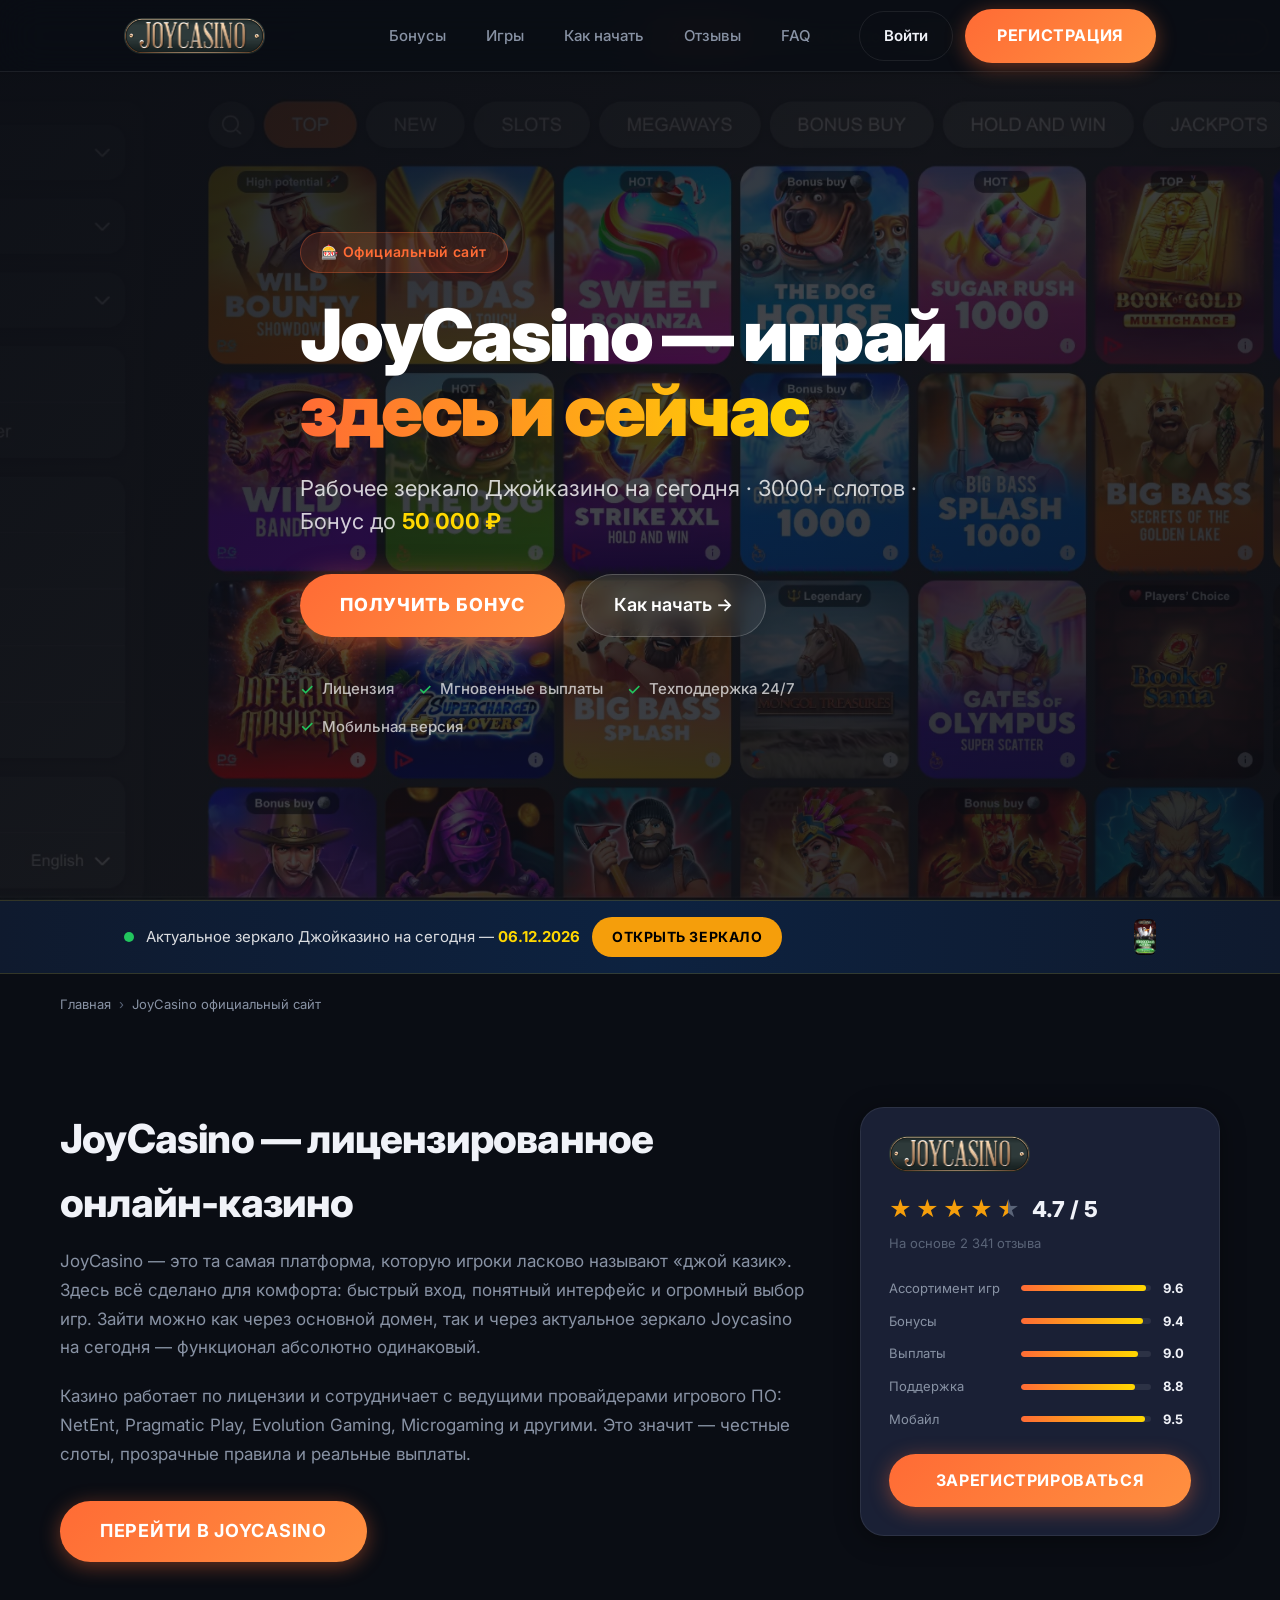
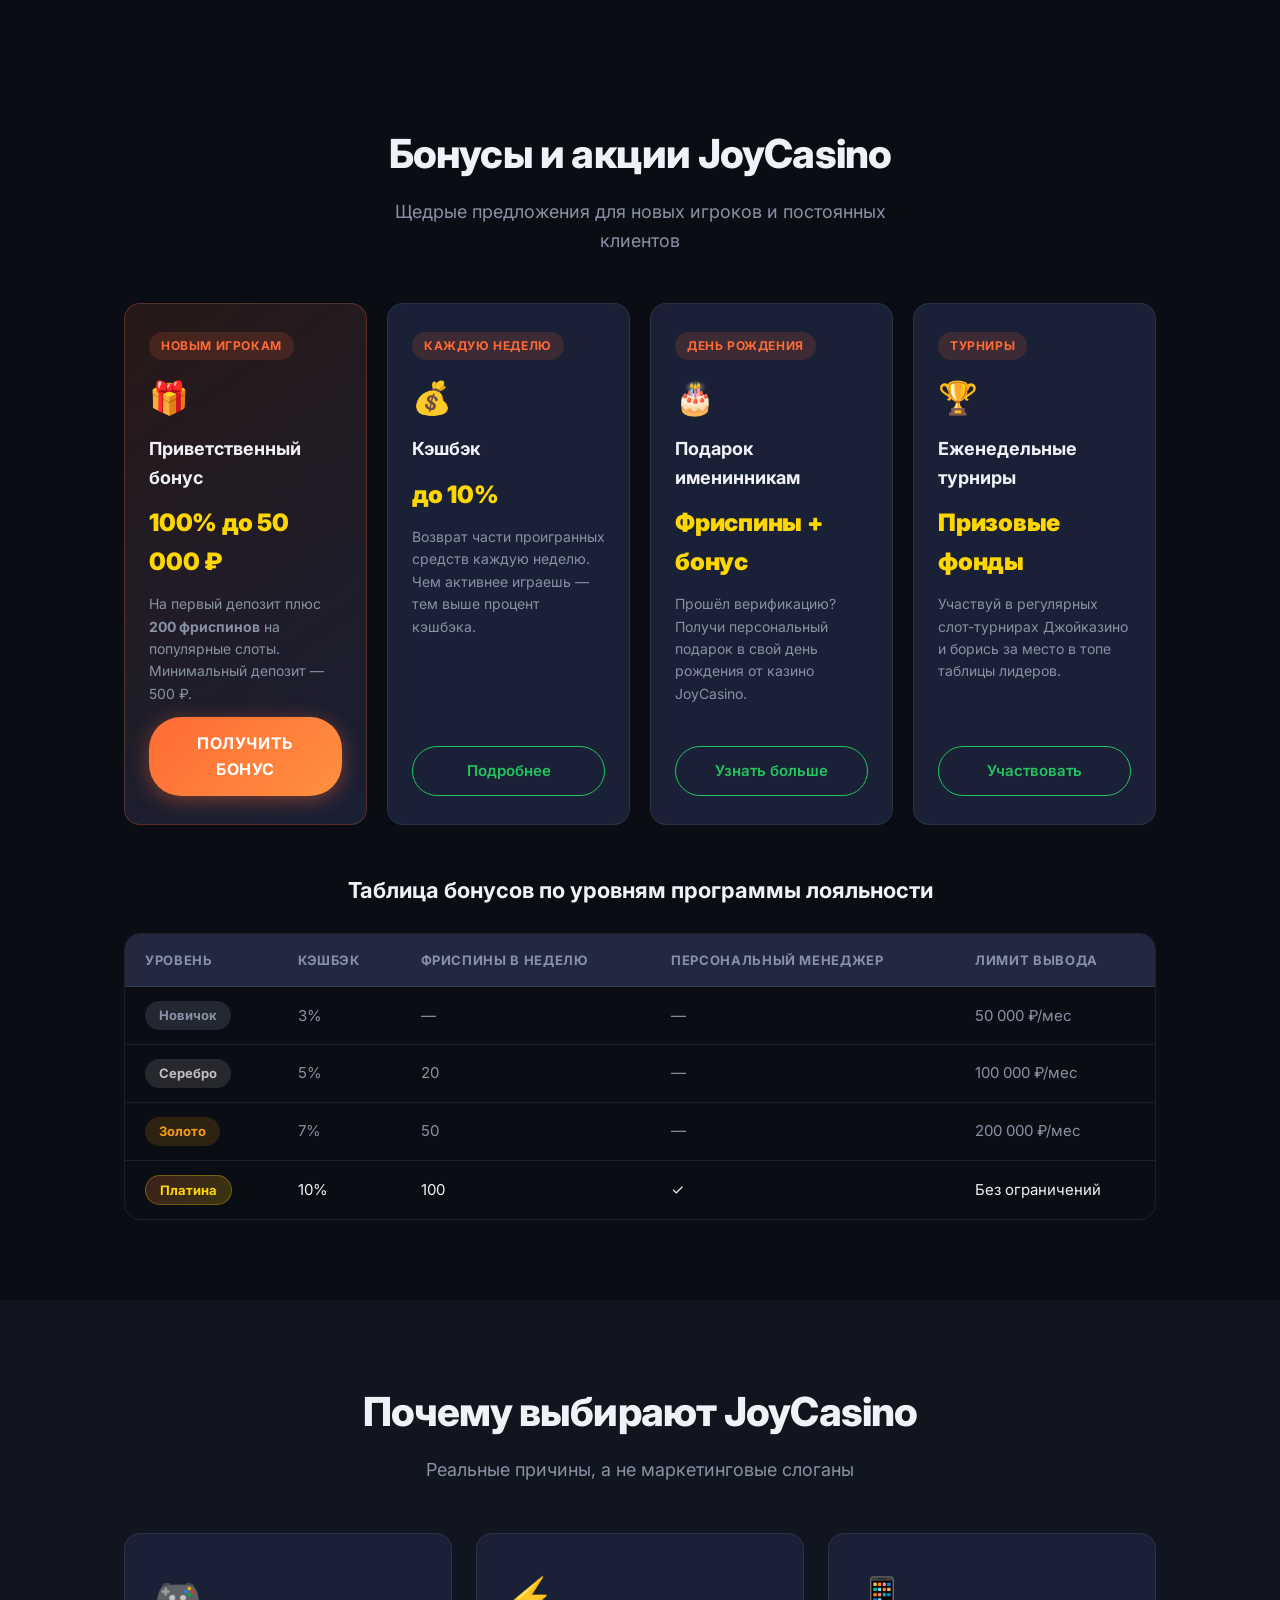
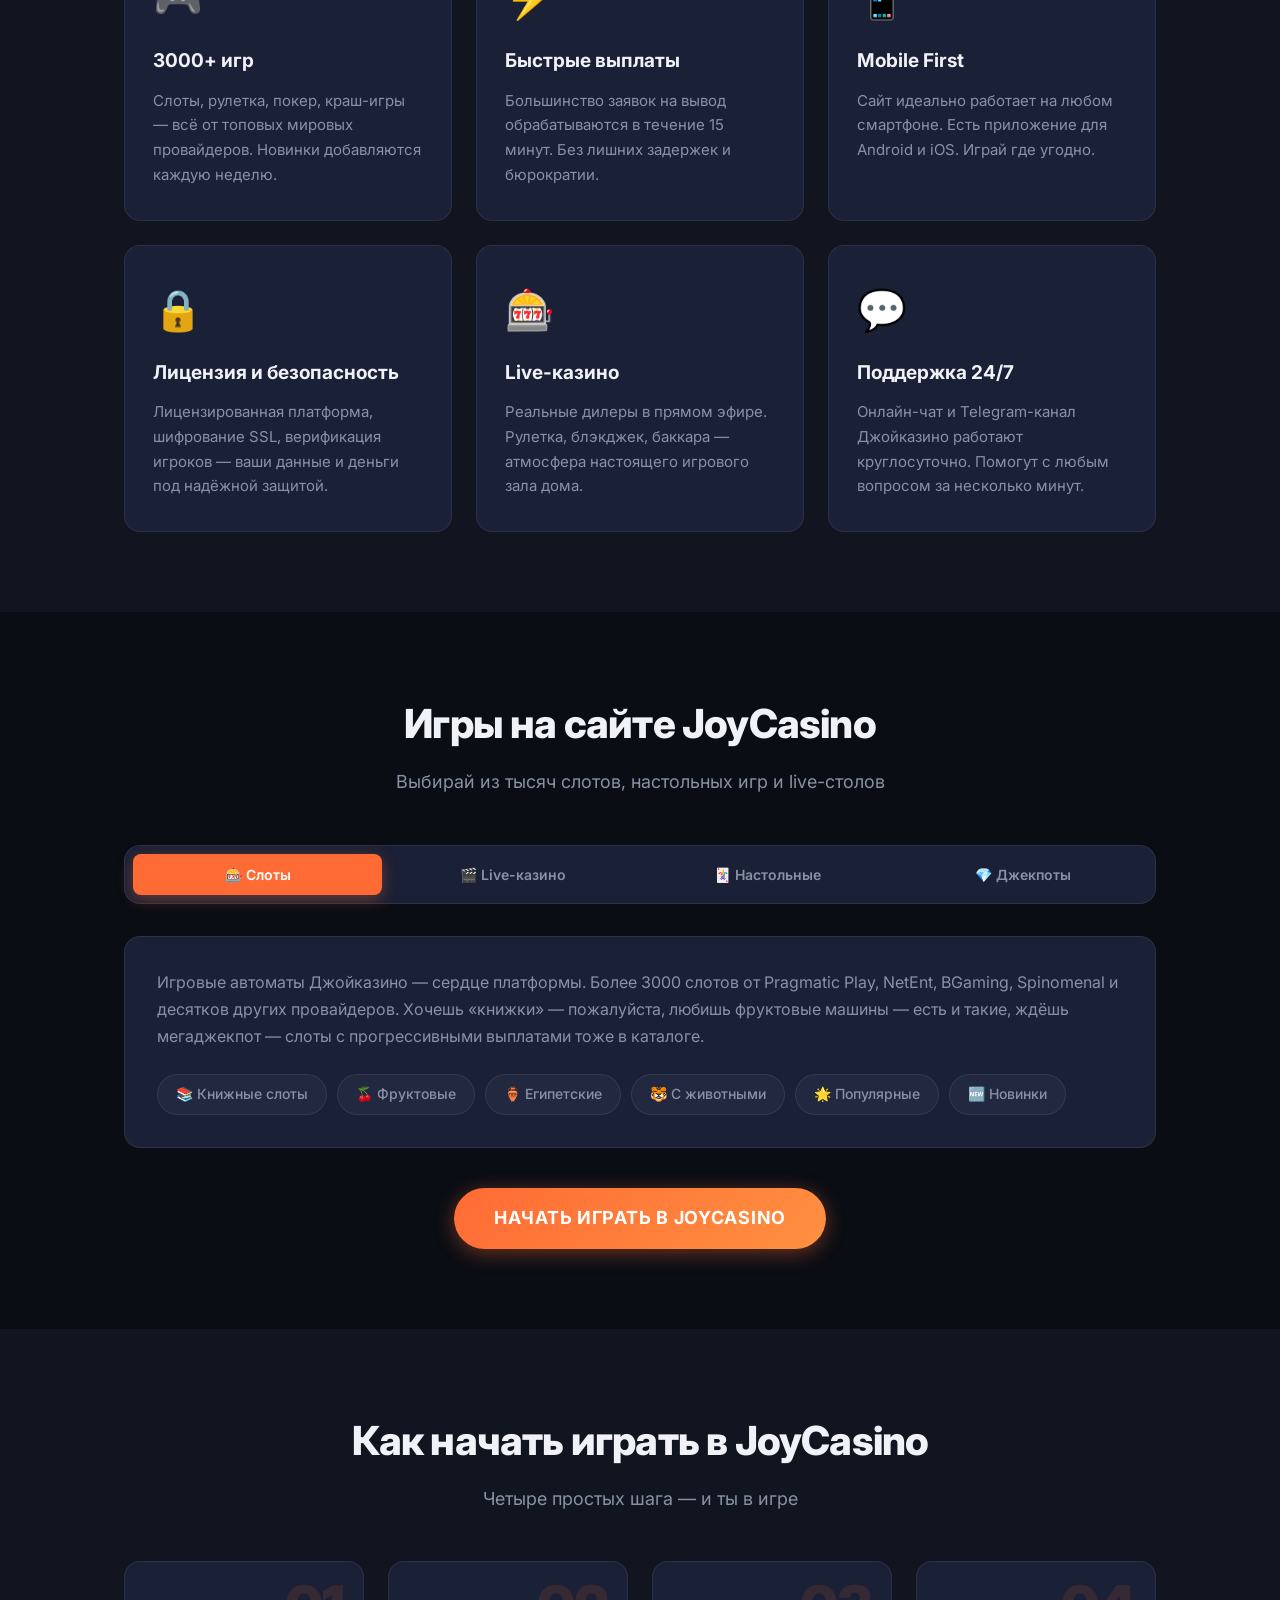
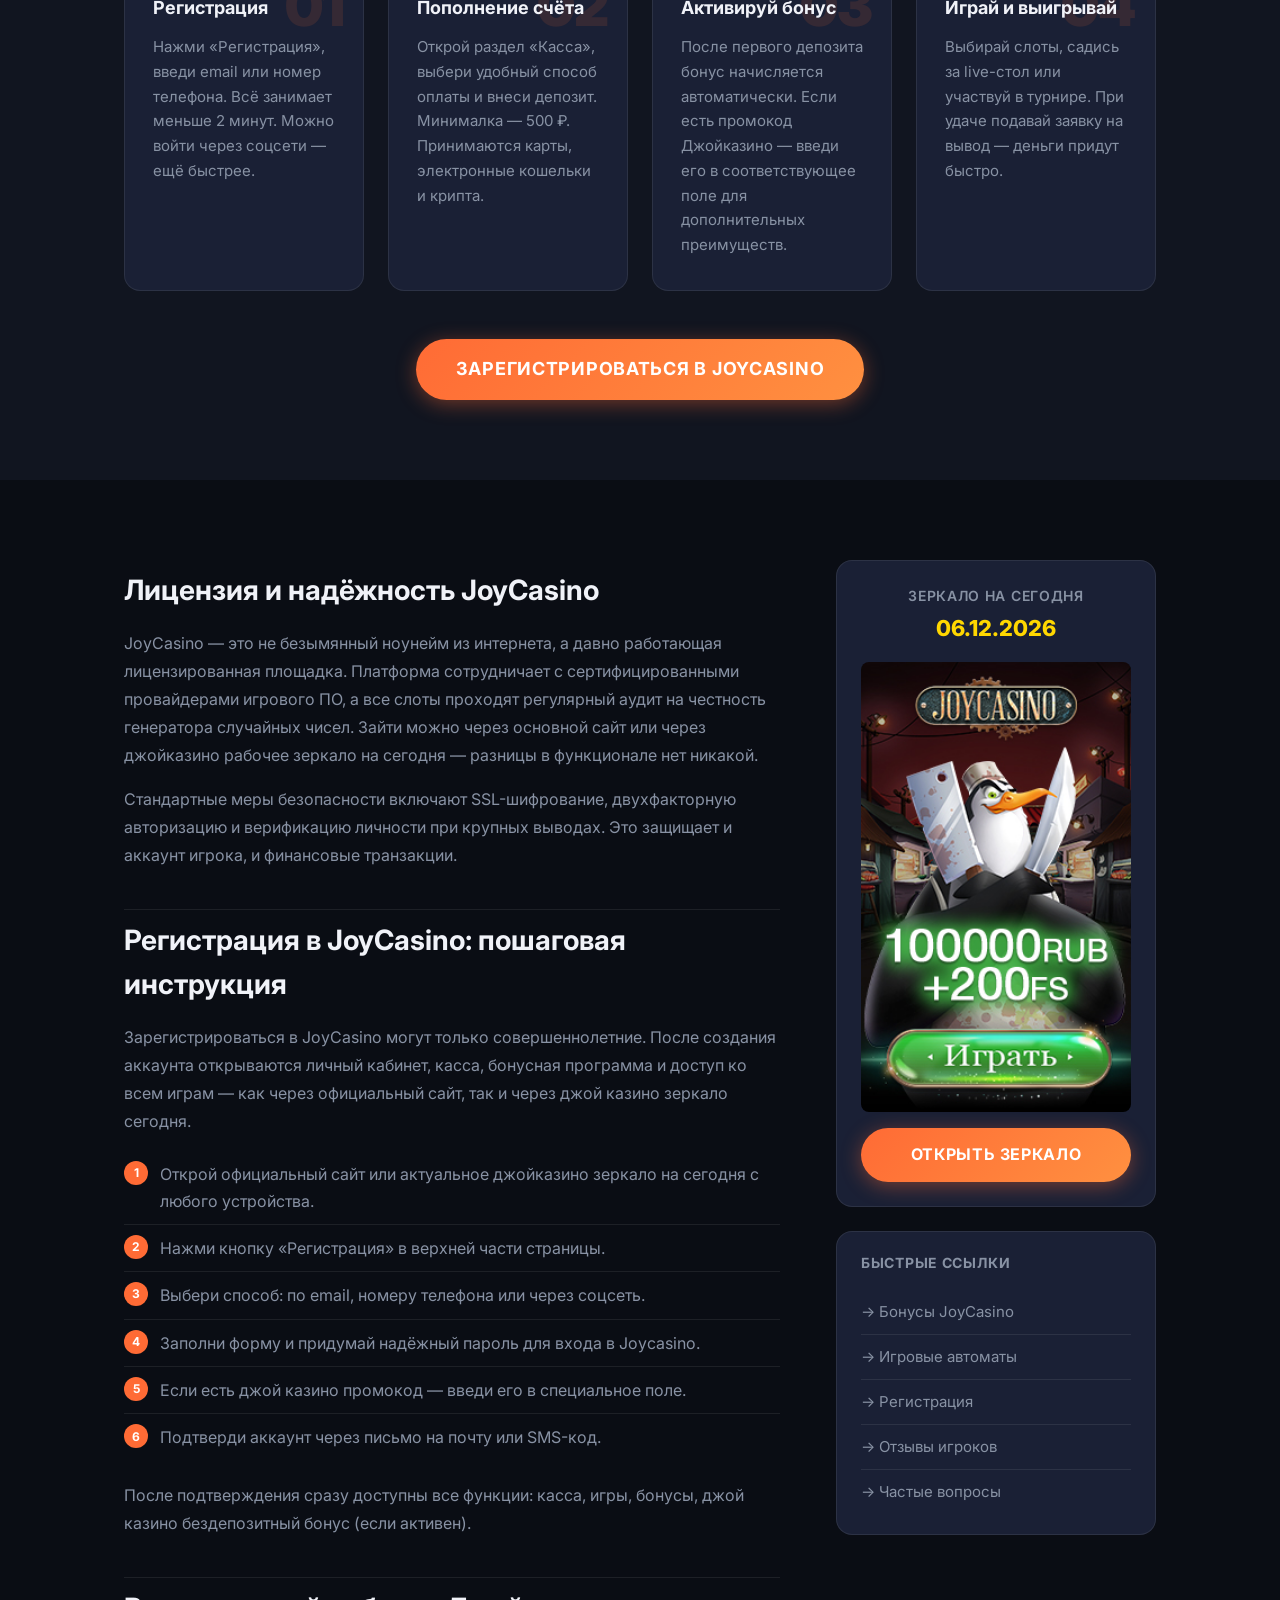
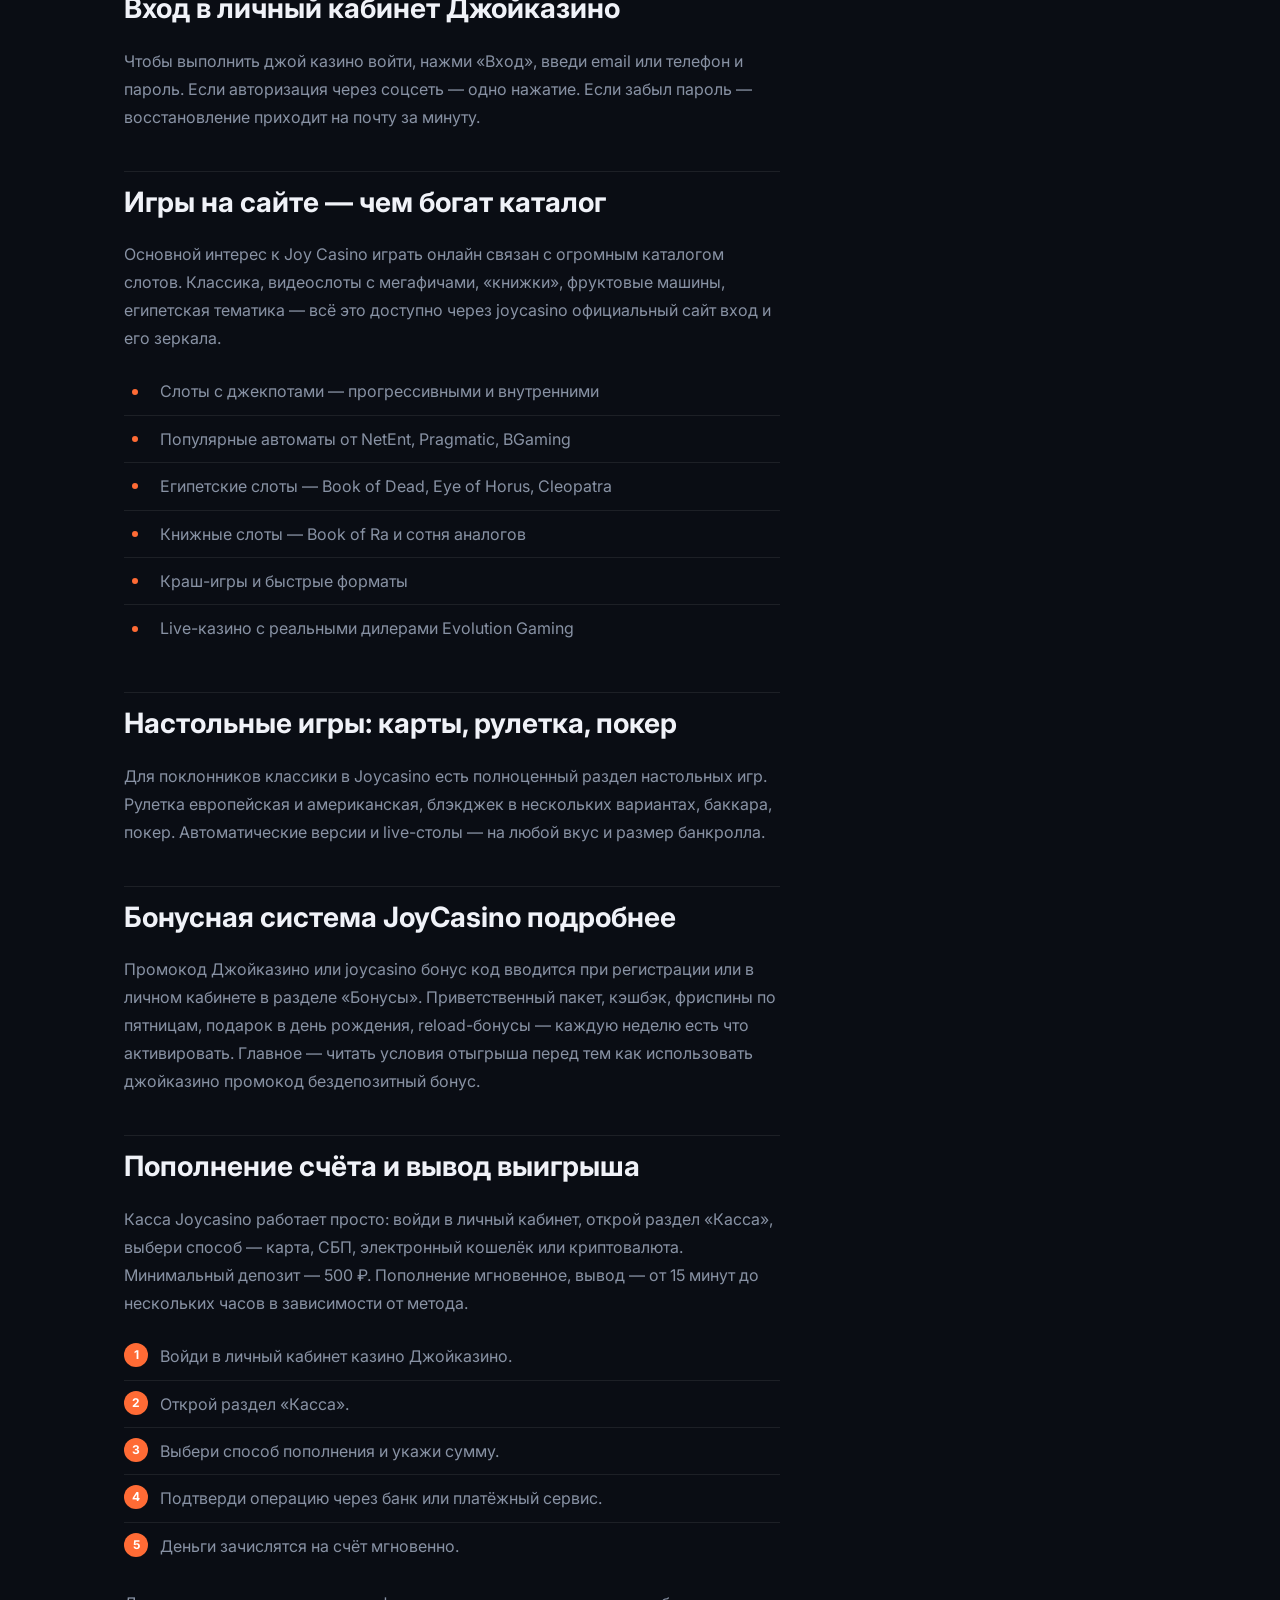
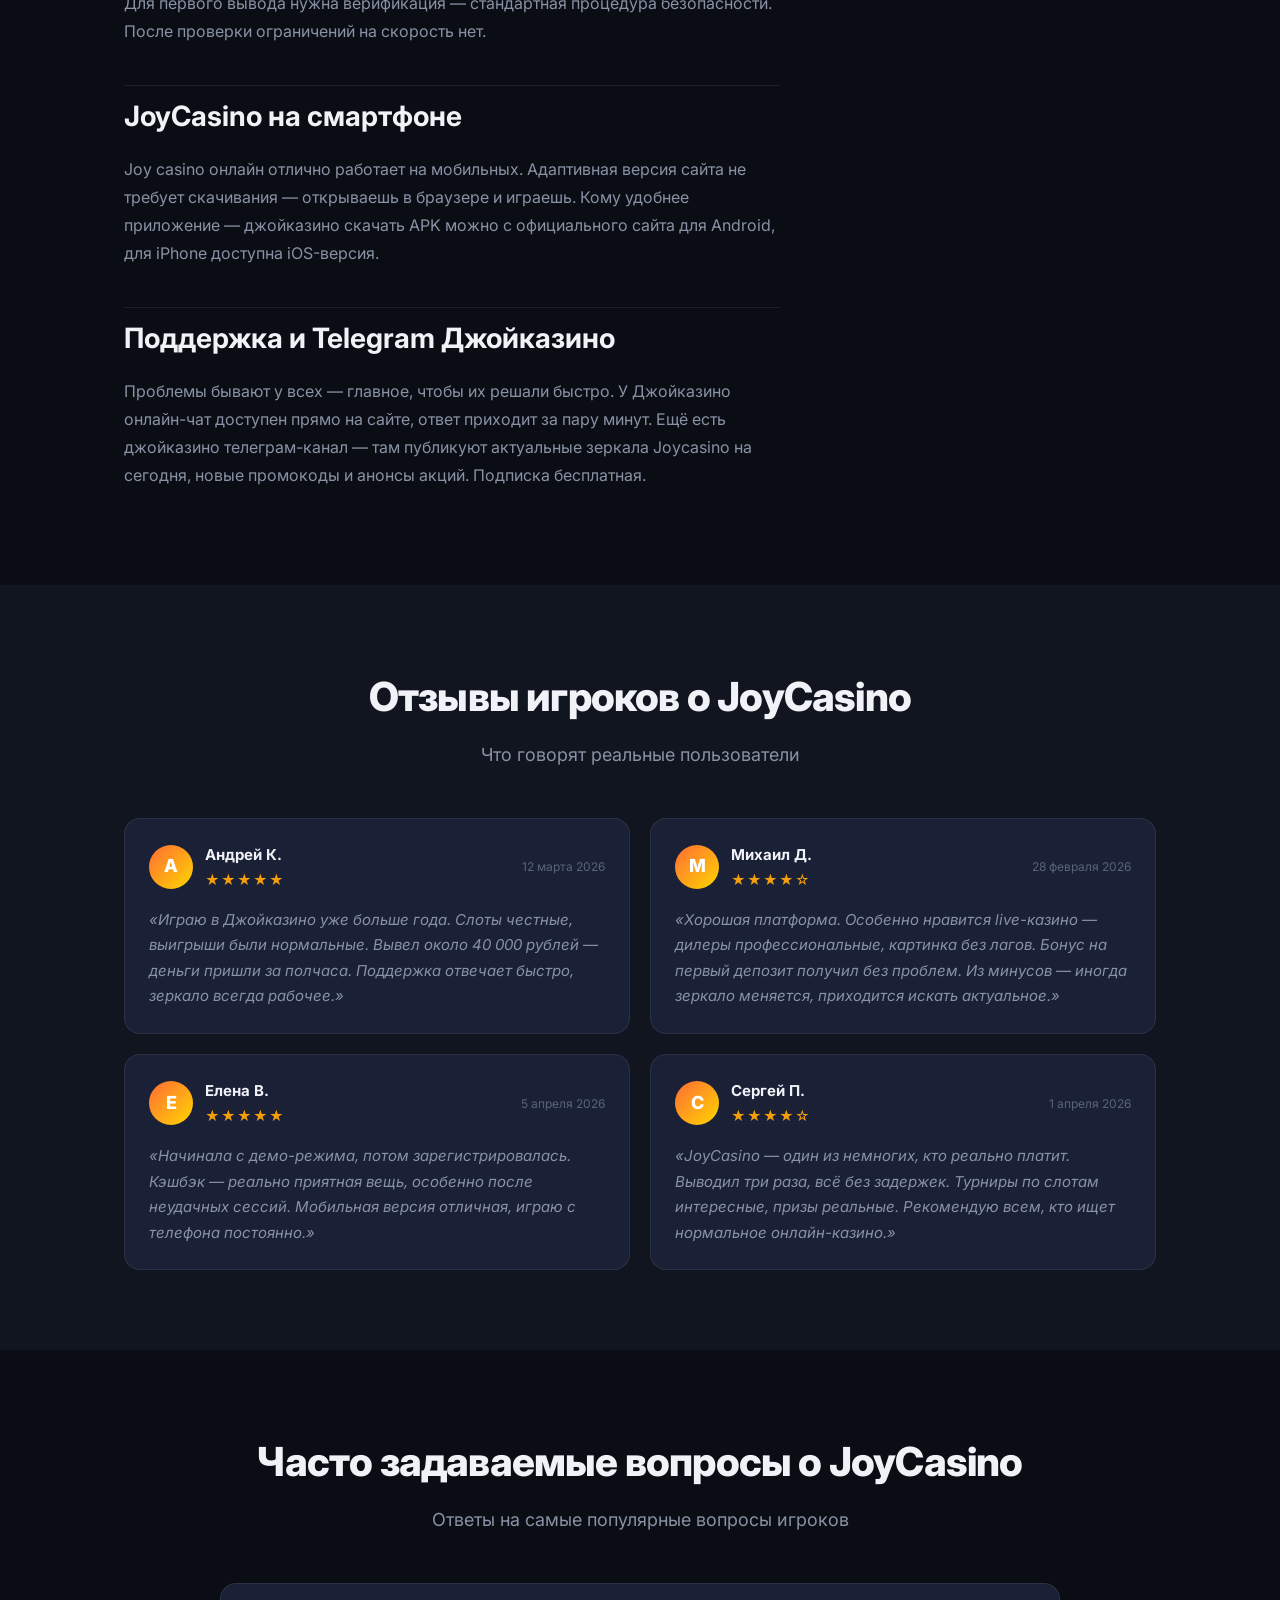
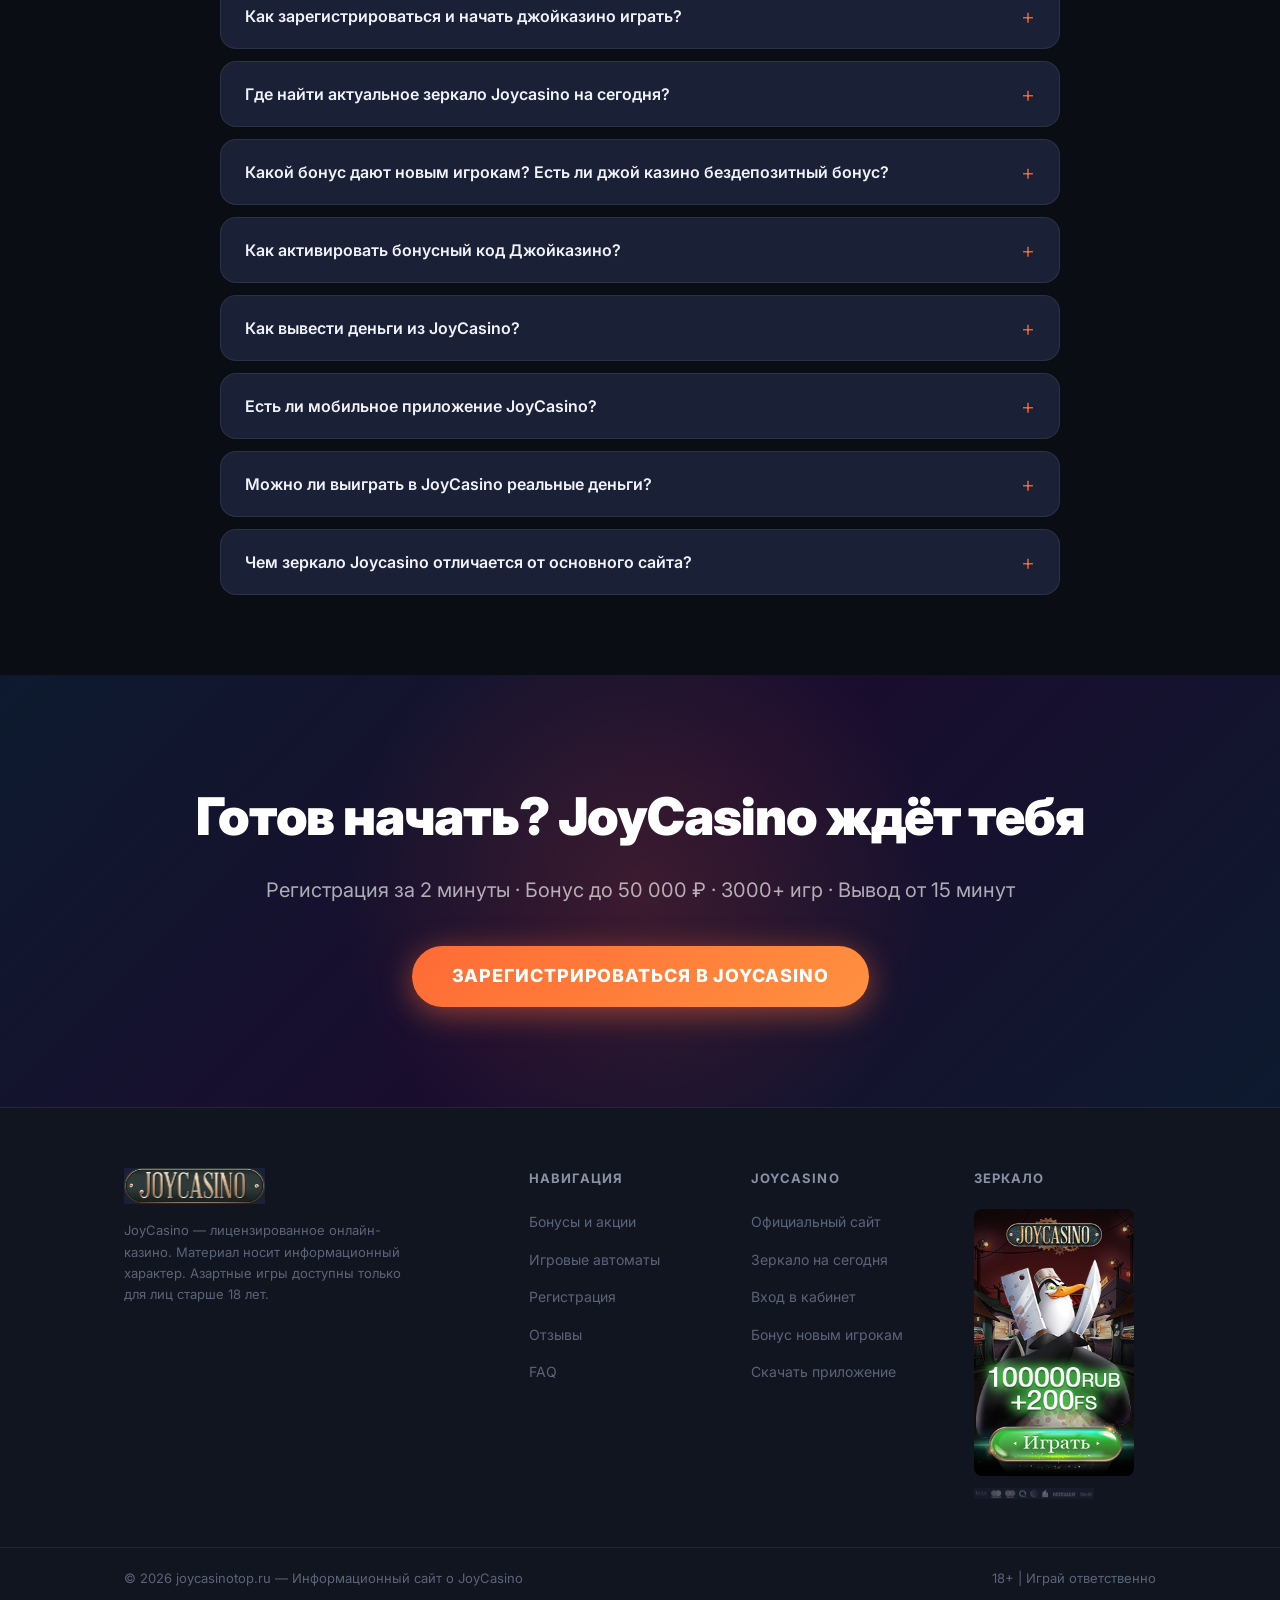
==== commit 63dafcc4: "Add files via upload" ====
--- a/index.html
+++ b/index.html
@@ -841,14 +841,23 @@
 const mobileMenu = document.getElementById('mobileMenu');
 burger.addEventListener('click', function(){
   const open = mobileMenu.classList.toggle('open');
-  burger.setAttribute('aria-expanded', open);
-  mobileMenu.setAttribute('aria-hidden', !open);
+  burger.setAttribute('aria-expanded', String(open));
+  mobileMenu.setAttribute('aria-hidden', String(!open));
 });
-document.querySelectorAll('.mob-nav-link').forEach(function(link){
+// Close menu when any link is clicked
+document.querySelectorAll('.mob-nav-link, .mob-cta').forEach(function(link){
   link.addEventListener('click', function(){
     mobileMenu.classList.remove('open');
     burger.setAttribute('aria-expanded','false');
+    mobileMenu.setAttribute('aria-hidden','true');
   });
+});
+// Close menu on outside click
+document.addEventListener('click', function(e){
+  if(!mobileMenu.contains(e.target) && !burger.contains(e.target)){
+    mobileMenu.classList.remove('open');
+    burger.setAttribute('aria-expanded','false');
+  }
 });
 
 // FAQ accordion
--- a/styles/style.css
+++ b/styles/style.css
@@ -32,7 +32,12 @@
 
 /* ---- RESET & BASE ---- */
 *, *::before, *::after { box-sizing: border-box; margin: 0; padding: 0; }
-html { scroll-behavior: smooth; font-size: 16px; }
+html {
+  scroll-behavior: smooth;
+  font-size: 16px;
+  overflow-x: hidden;
+  max-width: 100%;
+}
 body {
   font-family: var(--font);
   background: var(--c-bg);
@@ -40,6 +45,7 @@
   line-height: 1.6;
   overflow-x: hidden;
   -webkit-font-smoothing: antialiased;
+  max-width: 100%;
 }
 img { max-width: 100%; height: auto; display: block; }
 a { color: inherit; text-decoration: none; }
@@ -51,7 +57,8 @@
   width: 100%;
   max-width: 1160px;
   margin: 0 auto;
-  padding: 0 clamp(20px, 5vw, 64px);
+  padding: 0 clamp(16px, 5vw, 64px);
+  box-sizing: border-box;
 }
 
 /* ---- SECTION SPACING ---- */
@@ -90,9 +97,13 @@
   cursor: pointer;
   transition: var(--transition);
   box-shadow: 0 4px 20px rgba(255,107,53,0.4);
-  white-space: nowrap;
+  white-space: normal;
+  word-break: break-word;
+  text-align: center;
   text-transform: uppercase;
   letter-spacing: 0.04em;
+  max-width: 100%;
+  box-sizing: border-box;
 }
 .btn-primary:hover {
   background: linear-gradient(135deg, var(--c-primary-dark) 0%, #E07030 100%);
@@ -152,6 +163,11 @@
   box-shadow: 0 6px 30px rgba(255,107,53,0.5);
   text-transform: uppercase;
   letter-spacing: 0.05em;
+  white-space: normal;
+  word-break: break-word;
+  text-align: center;
+  max-width: 100%;
+  box-sizing: border-box;
 }
 .btn-hero:hover { transform: translateY(-3px); box-shadow: 0 12px 40px rgba(255,107,53,0.65); }
 
@@ -245,20 +261,7 @@
 
 .mobile-menu {
   display: none;
-  position: fixed;
-  top: 72px;
-  left: 0;
-  right: 0;
-  background: var(--c-bg2);
-  border-bottom: 1px solid var(--c-border);
-  padding: 24px;
-  flex-direction: column;
-  gap: 8px;
-  z-index: 999;
-  transform: translateY(-100%);
-  transition: transform 0.3s ease;
-}
-.mobile-menu.open { transform: translateY(0); display: flex; }
+}
 .mob-nav-link {
   display: block;
   padding: 14px 16px;
@@ -267,18 +270,41 @@
   color: var(--c-text-muted);
   border-radius: var(--radius-sm);
   transition: var(--transition);
-}
+  border-bottom: 1px solid var(--c-border);
+}
+.mob-nav-link:last-of-type { border-bottom: none; }
 .mob-nav-link:hover { color: var(--c-text); background: rgba(255,255,255,0.06); }
-.mob-cta { margin-top: 16px; text-align: center; }
+.mob-cta { margin-top: 20px; text-align: center; }
 
 @media (max-width: 900px) {
-  .header-nav, .header-actions .btn-ghost { display: none; }
+  /* Хедер — только лого + бургер */
+  .header-nav { display: none; }
+  .header-actions { display: none; }
+  .header-inner { gap: 0; justify-content: space-between; }
   .burger { display: flex; }
-  .mobile-menu { display: flex; transform: translateY(-100%); }
-  .mobile-menu.open { transform: translateY(0); }
-}
-@media (max-width: 480px) {
-  .header-actions .btn-primary { display: none; }
+
+  /* Мобильное меню — слайд сверху, поверх всего */
+  .mobile-menu {
+    display: block;
+    position: fixed;
+    top: 72px;
+    left: 0;
+    right: 0;
+    background: var(--c-bg2);
+    border-bottom: 1px solid var(--c-border);
+    padding: 16px 24px 24px;
+    z-index: 998;
+    max-height: 0;
+    overflow: hidden;
+    transition: max-height 0.35s ease, padding 0.3s ease;
+    padding-top: 0;
+    padding-bottom: 0;
+  }
+  .mobile-menu.open {
+    max-height: 500px;
+    padding-top: 16px;
+    padding-bottom: 24px;
+  }
 }
 
 /* ============================================
@@ -296,7 +322,10 @@
   position: absolute;
   inset: 0;
   z-index: 0;
-}
+  overflow: hidden;
+  width: 100%;
+}
+.hero-bg a { display: block; width: 100%; height: 100%; }
 .hero-img {
   width: 100%;
   height: 100%;
@@ -314,8 +343,9 @@
 .hero-content {
   position: relative;
   z-index: 2;
-  padding: 80px 24px;
+  padding: 80px 0;
   max-width: 680px;
+  width: 100%;
 }
 .hero-badge {
   display: inline-flex;
@@ -368,11 +398,76 @@
 }
 .trust-icon { color: var(--c-green); font-style: normal; font-size: 16px; }
 
-@media (max-width: 600px) {
-  .hero { min-height: auto; padding-bottom: 0; }
-  .hero-content { padding: 60px 0 40px; }
-  .hero-cta-group { flex-direction: column; }
-  .btn-hero, .btn-hero-ghost { width: 100%; }
+@media (max-width: 768px) {
+  .hero {
+    min-height: auto;
+    align-items: flex-start;
+    padding-top: 72px;
+  }
+  /* Почти непрозрачный оверлей — чистый тёмный фон */
+  .hero::after {
+    background: linear-gradient(180deg,
+      rgba(10,13,20,0.96) 0%,
+      rgba(10,13,20,0.88) 50%,
+      rgba(10,13,20,0.97) 100%);
+  }
+  .hero-img { opacity: 0.18; }
+  .hero-content {
+    padding: 44px 0 56px;
+    max-width: 100%;
+  }
+  .hero-badge {
+    font-size: 13px;
+    padding: 6px 16px;
+    margin-bottom: 20px;
+  }
+  .hero h1 {
+    font-size: 36px !important;
+    letter-spacing: -0.02em;
+    margin-bottom: 16px;
+    line-height: 1.08;
+  }
+  .hero-sub {
+    font-size: 16px;
+    margin-bottom: 32px;
+    line-height: 1.6;
+  }
+  .hero-cta-group {
+    flex-direction: column;
+    gap: 12px;
+    margin-bottom: 36px;
+  }
+  .btn-hero {
+    width: 100%;
+    font-size: 17px;
+    min-height: 58px;
+    padding: 0 24px;
+    letter-spacing: 0.03em;
+    justify-content: center;
+  }
+  .btn-hero-ghost {
+    width: 100%;
+    font-size: 16px;
+    min-height: 52px;
+    padding: 0 24px;
+    justify-content: center;
+  }
+  /* Trust блоки — сетка 2×2, аккуратные карточки */
+  .hero-trust {
+    display: grid;
+    grid-template-columns: 1fr 1fr;
+    gap: 8px;
+  }
+  .trust-item {
+    font-size: 13px;
+    background: rgba(255,255,255,0.05);
+    border: 1px solid rgba(255,255,255,0.09);
+    border-radius: 12px;
+    padding: 12px 14px;
+    gap: 6px;
+    justify-content: flex-start;
+  }
+  .trust-icon { font-size: 15px; }
 }
 
 /* ============================================
@@ -382,7 +477,7 @@
   background: linear-gradient(90deg, #0F1A2E 0%, #0D2240 50%, #0F1A2E 100%);
   border-top: 1px solid rgba(255,215,0,0.15);
   border-bottom: 1px solid rgba(255,215,0,0.15);
-  padding: 12px 0;
+  padding: 16px 0;
   overflow: hidden;
 }
 .mirror-inner {
@@ -436,15 +531,35 @@
 .mirror-btn:hover { background: #FFD000; transform: scale(1.03); }
 .mirror-gif { height: 36px; width: auto; border-radius: 6px; margin-left: auto; flex-shrink: 0; }
 @media (max-width: 768px) {
+  .mirror-bar { padding: 14px 0; }
+  .mirror-inner {
+    flex-direction: row;
+    align-items: center;
+    flex-wrap: nowrap;
+    gap: 10px;
+    overflow: hidden;
+  }
+  .mirror-inner > span {
+    font-size: 13px;
+    white-space: normal;
+    line-height: 1.4;
+    flex: 1;
+    min-width: 0;
+  }
   .mirror-gif { display: none; }
-  .mirror-inner > span { font-size: 13px; }
-  .mirror-btn { padding: 8px 14px; font-size: 13px; }
+  .mirror-btn {
+    flex-shrink: 0;
+    padding: 10px 16px;
+    font-size: 12px;
+    min-height: 40px;
+    letter-spacing: 0.02em;
+  }
 }
 
 /* ============================================
    BREADCRUMBS
    ============================================ */
-.breadcrumbs { padding: 16px 0; }
+.breadcrumbs { padding: 20px 0 12px; }
 .breadcrumb-list {
   display: flex;
   align-items: center;
@@ -522,8 +637,9 @@
 }
 
 @media (max-width: 900px) {
-  .intro-grid { grid-template-columns: 1fr; }
+  .intro-grid { grid-template-columns: 1fr; gap: 28px; }
   .rating-card { position: static; }
+  .intro > .container { padding: 32px clamp(16px, 4vw, 40px); border-radius: 20px; }
 }
 
 /* ============================================
@@ -621,6 +737,9 @@
 }
 @media (max-width: 520px) {
   .bonus-cards { grid-template-columns: 1fr; }
+  .bonus-table-wrap { overflow: hidden; }
+  .table-scroll { border-radius: 12px; }
+  .bonus-table th, .bonus-table td { padding: 12px 12px; font-size: 13px; }
 }
 
 /* ============================================
@@ -656,9 +775,9 @@
    ============================================ */
 .games { background: var(--c-bg); }
 .games-tabs {
-  display: flex;
-  gap: 8px;
-  flex-wrap: wrap;
+  display: grid;
+  grid-template-columns: repeat(4, 1fr);
+  gap: 6px;
   margin-bottom: 32px;
   background: var(--c-surface);
   padding: 8px;
@@ -666,10 +785,8 @@
   border: 1px solid var(--c-border);
 }
 .games-tab {
-  flex: 1;
-  min-width: 120px;
-  padding: 12px 20px;
-  font-size: 15px;
+  padding: 12px 8px;
+  font-size: 14px;
   font-weight: 600;
   color: var(--c-text-muted);
   background: transparent;
@@ -677,9 +794,17 @@
   border-radius: var(--radius-sm);
   transition: var(--transition);
   cursor: pointer;
+  text-align: center;
+  white-space: nowrap;
+  overflow: hidden;
+  text-overflow: ellipsis;
 }
 .games-tab:hover { color: var(--c-text); background: rgba(255,255,255,0.06); }
 .games-tab.active { background: var(--c-primary); color: #fff; box-shadow: 0 4px 16px rgba(255,107,53,0.35); }
+@media (max-width: 480px) {
+  .games-tabs { grid-template-columns: repeat(2, 1fr); }
+  .games-tab { font-size: 13px; padding: 10px 6px; }
+}
 .games-content { display: none; }
 .games-content.active { display: block; }
 .games-text {
@@ -706,8 +831,8 @@
 .games-cta { text-align: center; margin-top: 40px; }
 
 @media (max-width: 600px) {
-  .games-tab { min-width: auto; font-size: 13px; padding: 10px 14px; }
   .games-text { padding: 20px; }
+  .games-cta .btn-primary { width: 100%; }
 }
 
 /* ============================================
@@ -854,8 +979,9 @@
 .aside-quick-links li a:hover { color: var(--c-primary); padding-left: 4px; }
 
 @media (max-width: 900px) {
-  .content-two-col { grid-template-columns: 1fr; }
+  .content-two-col { grid-template-columns: 1fr; gap: 32px; }
   .content-aside { position: static; }
+  .aside-quick-links { display: none; }
 }
 
 /* ============================================
@@ -990,7 +1116,17 @@
   color: rgba(255,255,255,0.65);
   margin-bottom: 40px;
 }
-@media (max-width: 600px) { .final-cta { padding: 72px 0; } }
+@media (max-width: 600px) {
+  .final-cta { padding: 64px 0; }
+  .final-cta h2 { font-size: 26px; }
+  .final-cta p { font-size: 14px; margin-bottom: 28px; }
+  .final-cta .btn-hero {
+    width: 100%;
+    font-size: 15px;
+    padding: 16px 20px;
+    letter-spacing: 0.02em;
+  }
+}
 
 /* ============================================
    FOOTER
@@ -1041,12 +1177,13 @@
 }
 
 @media (max-width: 900px) {
-  .footer-inner { grid-template-columns: 1fr 1fr; }
+  .footer-inner { grid-template-columns: 1fr 1fr; gap: 28px; }
   .footer-brand { grid-column: 1 / -1; }
 }
 @media (max-width: 520px) {
-  .footer-inner { grid-template-columns: 1fr; }
+  .footer-inner { grid-template-columns: 1fr; gap: 24px; padding-bottom: 32px; }
   .footer-col--last { display: none; }
+  .footer-bottom-inner { flex-direction: column; text-align: center; gap: 6px; }
 }
 
 /* ============================================
@@ -1079,6 +1216,16 @@
 @media (max-width: 600px) {
   .container { padding: 0 16px; }
   h1 { font-size: 32px !important; }
+  /* All CTA buttons full width */
+  .btn-large,
+  .how-cta .btn-primary,
+  .games-cta .btn-primary,
+  .intro-cta .btn-primary { width: 100%; text-align: center; box-sizing: border-box; }
+  .how-cta, .games-cta, .intro-cta { text-align: center; }
+  /* Steps grid 1 col */
+  .steps-grid { grid-template-columns: 1fr; }
+  /* Why grid 1 col */
+  .why-grid { grid-template-columns: 1fr; }
 }
 
 /* Lazy loaded images placeholder */
--- a/styles/style.css
+++ b/styles/style.css
@@ -32,7 +32,12 @@
 
 /* ---- RESET & BASE ---- */
 *, *::before, *::after { box-sizing: border-box; margin: 0; padding: 0; }
-html { scroll-behavior: smooth; font-size: 16px; }
+html {
+  scroll-behavior: smooth;
+  font-size: 16px;
+  overflow-x: hidden;
+  max-width: 100%;
+}
 body {
   font-family: var(--font);
   background: var(--c-bg);
@@ -40,6 +45,7 @@
   line-height: 1.6;
   overflow-x: hidden;
   -webkit-font-smoothing: antialiased;
+  max-width: 100%;
 }
 img { max-width: 100%; height: auto; display: block; }
 a { color: inherit; text-decoration: none; }
@@ -51,7 +57,8 @@
   width: 100%;
   max-width: 1160px;
   margin: 0 auto;
-  padding: 0 clamp(20px, 5vw, 64px);
+  padding: 0 clamp(16px, 5vw, 64px);
+  box-sizing: border-box;
 }
 
 /* ---- SECTION SPACING ---- */
@@ -90,9 +97,13 @@
   cursor: pointer;
   transition: var(--transition);
   box-shadow: 0 4px 20px rgba(255,107,53,0.4);
-  white-space: nowrap;
+  white-space: normal;
+  word-break: break-word;
+  text-align: center;
   text-transform: uppercase;
   letter-spacing: 0.04em;
+  max-width: 100%;
+  box-sizing: border-box;
 }
 .btn-primary:hover {
   background: linear-gradient(135deg, var(--c-primary-dark) 0%, #E07030 100%);
@@ -152,6 +163,11 @@
   box-shadow: 0 6px 30px rgba(255,107,53,0.5);
   text-transform: uppercase;
   letter-spacing: 0.05em;
+  white-space: normal;
+  word-break: break-word;
+  text-align: center;
+  max-width: 100%;
+  box-sizing: border-box;
 }
 .btn-hero:hover { transform: translateY(-3px); box-shadow: 0 12px 40px rgba(255,107,53,0.65); }
 
@@ -245,20 +261,7 @@
 
 .mobile-menu {
   display: none;
-  position: fixed;
-  top: 72px;
-  left: 0;
-  right: 0;
-  background: var(--c-bg2);
-  border-bottom: 1px solid var(--c-border);
-  padding: 24px;
-  flex-direction: column;
-  gap: 8px;
-  z-index: 999;
-  transform: translateY(-100%);
-  transition: transform 0.3s ease;
-}
-.mobile-menu.open { transform: translateY(0); display: flex; }
+}
 .mob-nav-link {
   display: block;
   padding: 14px 16px;
@@ -267,18 +270,41 @@
   color: var(--c-text-muted);
   border-radius: var(--radius-sm);
   transition: var(--transition);
-}
+  border-bottom: 1px solid var(--c-border);
+}
+.mob-nav-link:last-of-type { border-bottom: none; }
 .mob-nav-link:hover { color: var(--c-text); background: rgba(255,255,255,0.06); }
-.mob-cta { margin-top: 16px; text-align: center; }
+.mob-cta { margin-top: 20px; text-align: center; }
 
 @media (max-width: 900px) {
-  .header-nav, .header-actions .btn-ghost { display: none; }
+  /* Хедер — только лого + бургер */
+  .header-nav { display: none; }
+  .header-actions { display: none; }
+  .header-inner { gap: 0; justify-content: space-between; }
   .burger { display: flex; }
-  .mobile-menu { display: flex; transform: translateY(-100%); }
-  .mobile-menu.open { transform: translateY(0); }
-}
-@media (max-width: 480px) {
-  .header-actions .btn-primary { display: none; }
+
+  /* Мобильное меню — слайд сверху, поверх всего */
+  .mobile-menu {
+    display: block;
+    position: fixed;
+    top: 72px;
+    left: 0;
+    right: 0;
+    background: var(--c-bg2);
+    border-bottom: 1px solid var(--c-border);
+    padding: 16px 24px 24px;
+    z-index: 998;
+    max-height: 0;
+    overflow: hidden;
+    transition: max-height 0.35s ease, padding 0.3s ease;
+    padding-top: 0;
+    padding-bottom: 0;
+  }
+  .mobile-menu.open {
+    max-height: 500px;
+    padding-top: 16px;
+    padding-bottom: 24px;
+  }
 }
 
 /* ============================================
@@ -296,7 +322,10 @@
   position: absolute;
   inset: 0;
   z-index: 0;
-}
+  overflow: hidden;
+  width: 100%;
+}
+.hero-bg a { display: block; width: 100%; height: 100%; }
 .hero-img {
   width: 100%;
   height: 100%;
@@ -314,8 +343,9 @@
 .hero-content {
   position: relative;
   z-index: 2;
-  padding: 80px 24px;
+  padding: 80px 0;
   max-width: 680px;
+  width: 100%;
 }
 .hero-badge {
   display: inline-flex;
@@ -368,11 +398,76 @@
 }
 .trust-icon { color: var(--c-green); font-style: normal; font-size: 16px; }
 
-@media (max-width: 600px) {
-  .hero { min-height: auto; padding-bottom: 0; }
-  .hero-content { padding: 60px 0 40px; }
-  .hero-cta-group { flex-direction: column; }
-  .btn-hero, .btn-hero-ghost { width: 100%; }
+@media (max-width: 768px) {
+  .hero {
+    min-height: auto;
+    align-items: flex-start;
+    padding-top: 72px;
+  }
+  /* Почти непрозрачный оверлей — чистый тёмный фон */
+  .hero::after {
+    background: linear-gradient(180deg,
+      rgba(10,13,20,0.96) 0%,
+      rgba(10,13,20,0.88) 50%,
+      rgba(10,13,20,0.97) 100%);
+  }
+  .hero-img { opacity: 0.18; }
+  .hero-content {
+    padding: 44px 0 56px;
+    max-width: 100%;
+  }
+  .hero-badge {
+    font-size: 13px;
+    padding: 6px 16px;
+    margin-bottom: 20px;
+  }
+  .hero h1 {
+    font-size: 36px !important;
+    letter-spacing: -0.02em;
+    margin-bottom: 16px;
+    line-height: 1.08;
+  }
+  .hero-sub {
+    font-size: 16px;
+    margin-bottom: 32px;
+    line-height: 1.6;
+  }
+  .hero-cta-group {
+    flex-direction: column;
+    gap: 12px;
+    margin-bottom: 36px;
+  }
+  .btn-hero {
+    width: 100%;
+    font-size: 17px;
+    min-height: 58px;
+    padding: 0 24px;
+    letter-spacing: 0.03em;
+    justify-content: center;
+  }
+  .btn-hero-ghost {
+    width: 100%;
+    font-size: 16px;
+    min-height: 52px;
+    padding: 0 24px;
+    justify-content: center;
+  }
+  /* Trust блоки — сетка 2×2, аккуратные карточки */
+  .hero-trust {
+    display: grid;
+    grid-template-columns: 1fr 1fr;
+    gap: 8px;
+  }
+  .trust-item {
+    font-size: 13px;
+    background: rgba(255,255,255,0.05);
+    border: 1px solid rgba(255,255,255,0.09);
+    border-radius: 12px;
+    padding: 12px 14px;
+    gap: 6px;
+    justify-content: flex-start;
+  }
+  .trust-icon { font-size: 15px; }
 }
 
 /* ============================================
@@ -382,7 +477,7 @@
   background: linear-gradient(90deg, #0F1A2E 0%, #0D2240 50%, #0F1A2E 100%);
   border-top: 1px solid rgba(255,215,0,0.15);
   border-bottom: 1px solid rgba(255,215,0,0.15);
-  padding: 12px 0;
+  padding: 16px 0;
   overflow: hidden;
 }
 .mirror-inner {
@@ -436,15 +531,35 @@
 .mirror-btn:hover { background: #FFD000; transform: scale(1.03); }
 .mirror-gif { height: 36px; width: auto; border-radius: 6px; margin-left: auto; flex-shrink: 0; }
 @media (max-width: 768px) {
+  .mirror-bar { padding: 14px 0; }
+  .mirror-inner {
+    flex-direction: row;
+    align-items: center;
+    flex-wrap: nowrap;
+    gap: 10px;
+    overflow: hidden;
+  }
+  .mirror-inner > span {
+    font-size: 13px;
+    white-space: normal;
+    line-height: 1.4;
+    flex: 1;
+    min-width: 0;
+  }
   .mirror-gif { display: none; }
-  .mirror-inner > span { font-size: 13px; }
-  .mirror-btn { padding: 8px 14px; font-size: 13px; }
+  .mirror-btn {
+    flex-shrink: 0;
+    padding: 10px 16px;
+    font-size: 12px;
+    min-height: 40px;
+    letter-spacing: 0.02em;
+  }
 }
 
 /* ============================================
    BREADCRUMBS
    ============================================ */
-.breadcrumbs { padding: 16px 0; }
+.breadcrumbs { padding: 20px 0 12px; }
 .breadcrumb-list {
   display: flex;
   align-items: center;
@@ -522,8 +637,9 @@
 }
 
 @media (max-width: 900px) {
-  .intro-grid { grid-template-columns: 1fr; }
+  .intro-grid { grid-template-columns: 1fr; gap: 28px; }
   .rating-card { position: static; }
+  .intro > .container { padding: 32px clamp(16px, 4vw, 40px); border-radius: 20px; }
 }
 
 /* ============================================
@@ -621,6 +737,9 @@
 }
 @media (max-width: 520px) {
   .bonus-cards { grid-template-columns: 1fr; }
+  .bonus-table-wrap { overflow: hidden; }
+  .table-scroll { border-radius: 12px; }
+  .bonus-table th, .bonus-table td { padding: 12px 12px; font-size: 13px; }
 }
 
 /* ============================================
@@ -656,9 +775,9 @@
    ============================================ */
 .games { background: var(--c-bg); }
 .games-tabs {
-  display: flex;
-  gap: 8px;
-  flex-wrap: wrap;
+  display: grid;
+  grid-template-columns: repeat(4, 1fr);
+  gap: 6px;
   margin-bottom: 32px;
   background: var(--c-surface);
   padding: 8px;
@@ -666,10 +785,8 @@
   border: 1px solid var(--c-border);
 }
 .games-tab {
-  flex: 1;
-  min-width: 120px;
-  padding: 12px 20px;
-  font-size: 15px;
+  padding: 12px 8px;
+  font-size: 14px;
   font-weight: 600;
   color: var(--c-text-muted);
   background: transparent;
@@ -677,9 +794,17 @@
   border-radius: var(--radius-sm);
   transition: var(--transition);
   cursor: pointer;
+  text-align: center;
+  white-space: nowrap;
+  overflow: hidden;
+  text-overflow: ellipsis;
 }
 .games-tab:hover { color: var(--c-text); background: rgba(255,255,255,0.06); }
 .games-tab.active { background: var(--c-primary); color: #fff; box-shadow: 0 4px 16px rgba(255,107,53,0.35); }
+@media (max-width: 480px) {
+  .games-tabs { grid-template-columns: repeat(2, 1fr); }
+  .games-tab { font-size: 13px; padding: 10px 6px; }
+}
 .games-content { display: none; }
 .games-content.active { display: block; }
 .games-text {
@@ -706,8 +831,8 @@
 .games-cta { text-align: center; margin-top: 40px; }
 
 @media (max-width: 600px) {
-  .games-tab { min-width: auto; font-size: 13px; padding: 10px 14px; }
   .games-text { padding: 20px; }
+  .games-cta .btn-primary { width: 100%; }
 }
 
 /* ============================================
@@ -854,8 +979,9 @@
 .aside-quick-links li a:hover { color: var(--c-primary); padding-left: 4px; }
 
 @media (max-width: 900px) {
-  .content-two-col { grid-template-columns: 1fr; }
+  .content-two-col { grid-template-columns: 1fr; gap: 32px; }
   .content-aside { position: static; }
+  .aside-quick-links { display: none; }
 }
 
 /* ============================================
@@ -990,7 +1116,17 @@
   color: rgba(255,255,255,0.65);
   margin-bottom: 40px;
 }
-@media (max-width: 600px) { .final-cta { padding: 72px 0; } }
+@media (max-width: 600px) {
+  .final-cta { padding: 64px 0; }
+  .final-cta h2 { font-size: 26px; }
+  .final-cta p { font-size: 14px; margin-bottom: 28px; }
+  .final-cta .btn-hero {
+    width: 100%;
+    font-size: 15px;
+    padding: 16px 20px;
+    letter-spacing: 0.02em;
+  }
+}
 
 /* ============================================
    FOOTER
@@ -1041,12 +1177,13 @@
 }
 
 @media (max-width: 900px) {
-  .footer-inner { grid-template-columns: 1fr 1fr; }
+  .footer-inner { grid-template-columns: 1fr 1fr; gap: 28px; }
   .footer-brand { grid-column: 1 / -1; }
 }
 @media (max-width: 520px) {
-  .footer-inner { grid-template-columns: 1fr; }
+  .footer-inner { grid-template-columns: 1fr; gap: 24px; padding-bottom: 32px; }
   .footer-col--last { display: none; }
+  .footer-bottom-inner { flex-direction: column; text-align: center; gap: 6px; }
 }
 
 /* ============================================
@@ -1079,6 +1216,16 @@
 @media (max-width: 600px) {
   .container { padding: 0 16px; }
   h1 { font-size: 32px !important; }
+  /* All CTA buttons full width */
+  .btn-large,
+  .how-cta .btn-primary,
+  .games-cta .btn-primary,
+  .intro-cta .btn-primary { width: 100%; text-align: center; box-sizing: border-box; }
+  .how-cta, .games-cta, .intro-cta { text-align: center; }
+  /* Steps grid 1 col */
+  .steps-grid { grid-template-columns: 1fr; }
+  /* Why grid 1 col */
+  .why-grid { grid-template-columns: 1fr; }
 }
 
 /* Lazy loaded images placeholder */
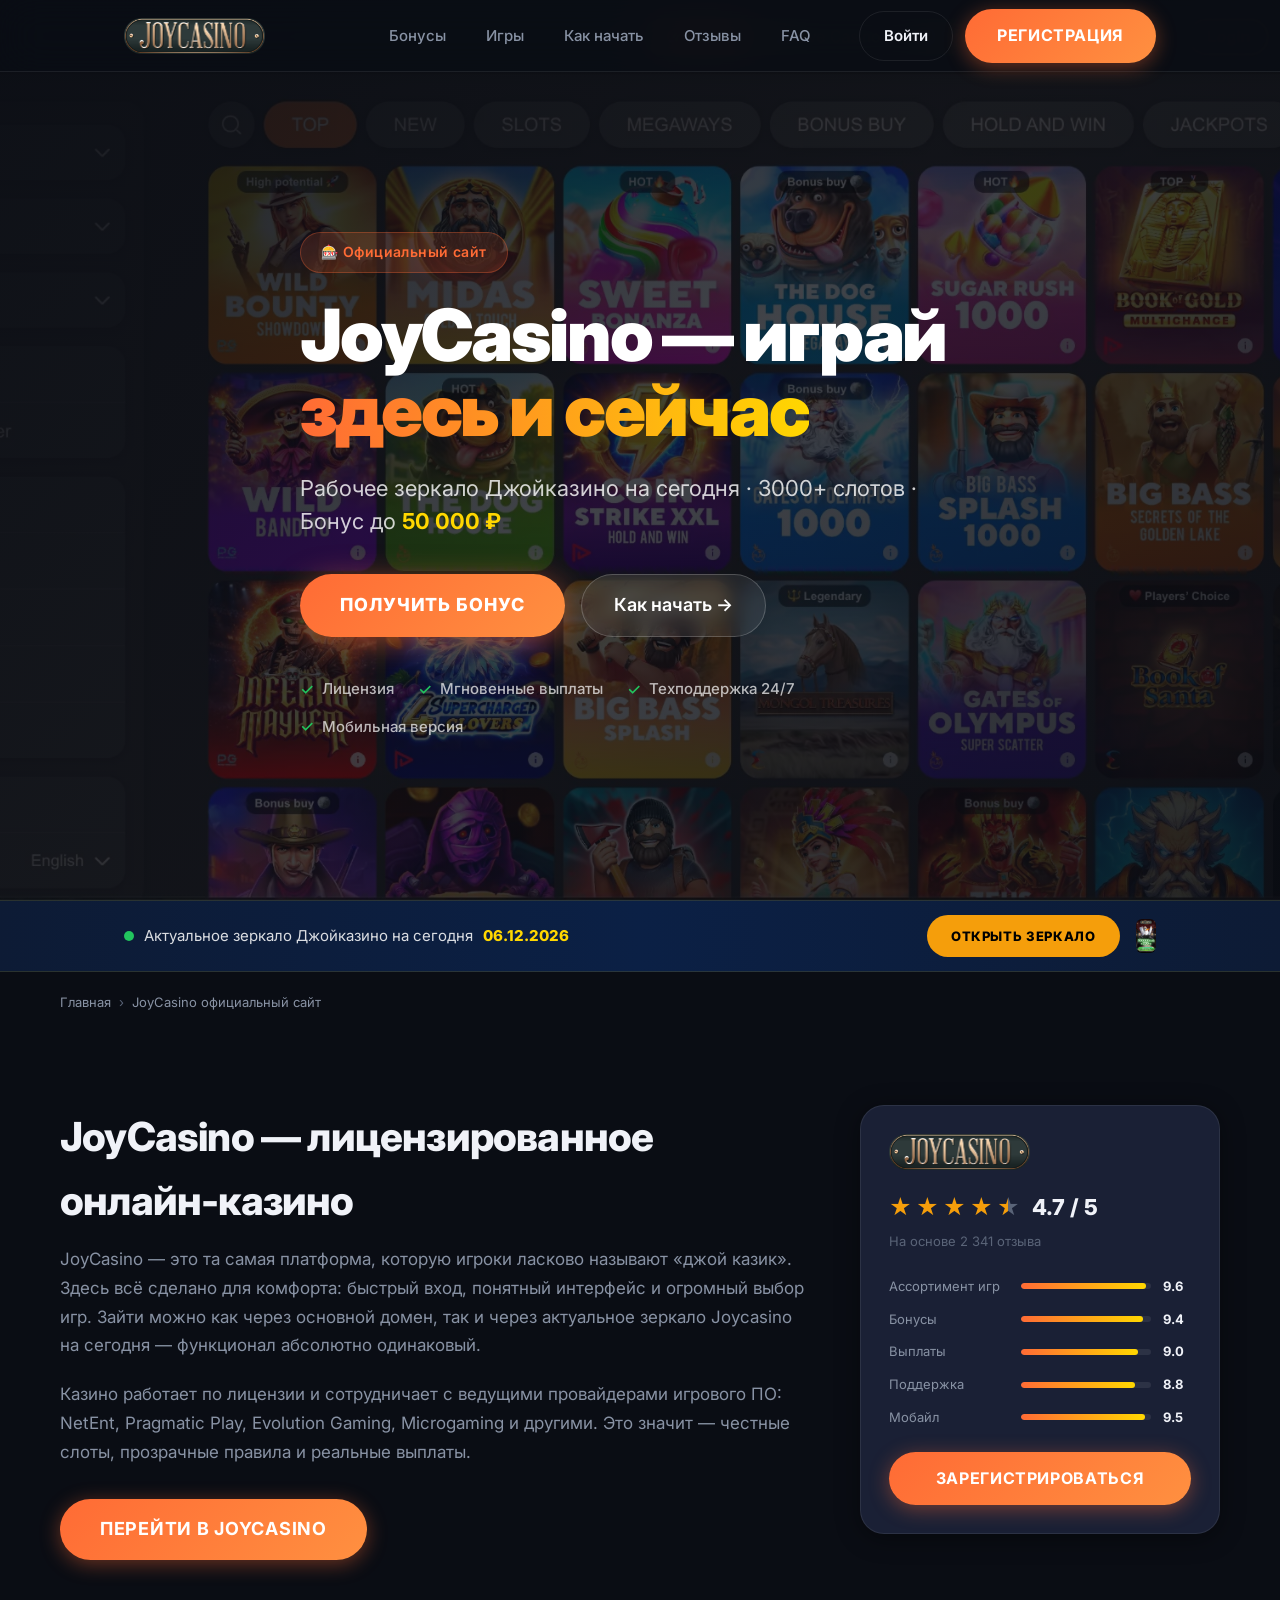
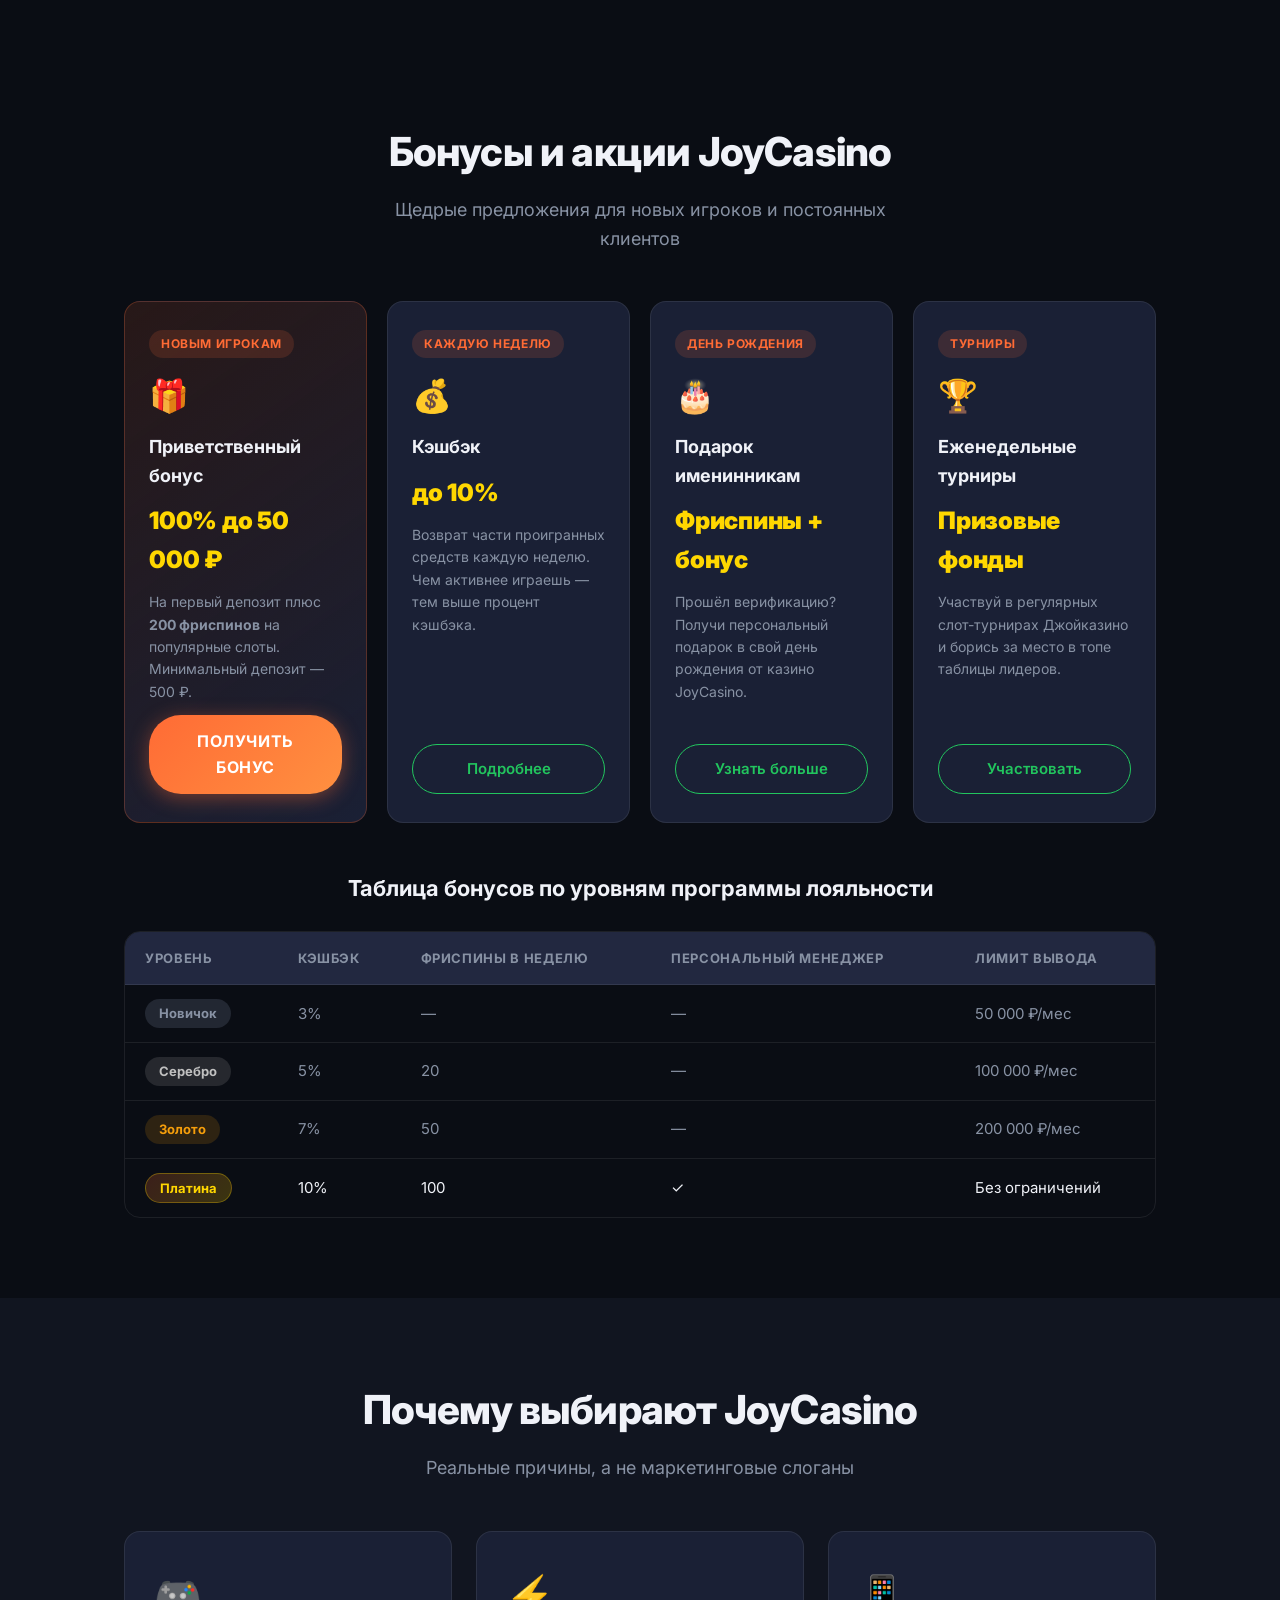
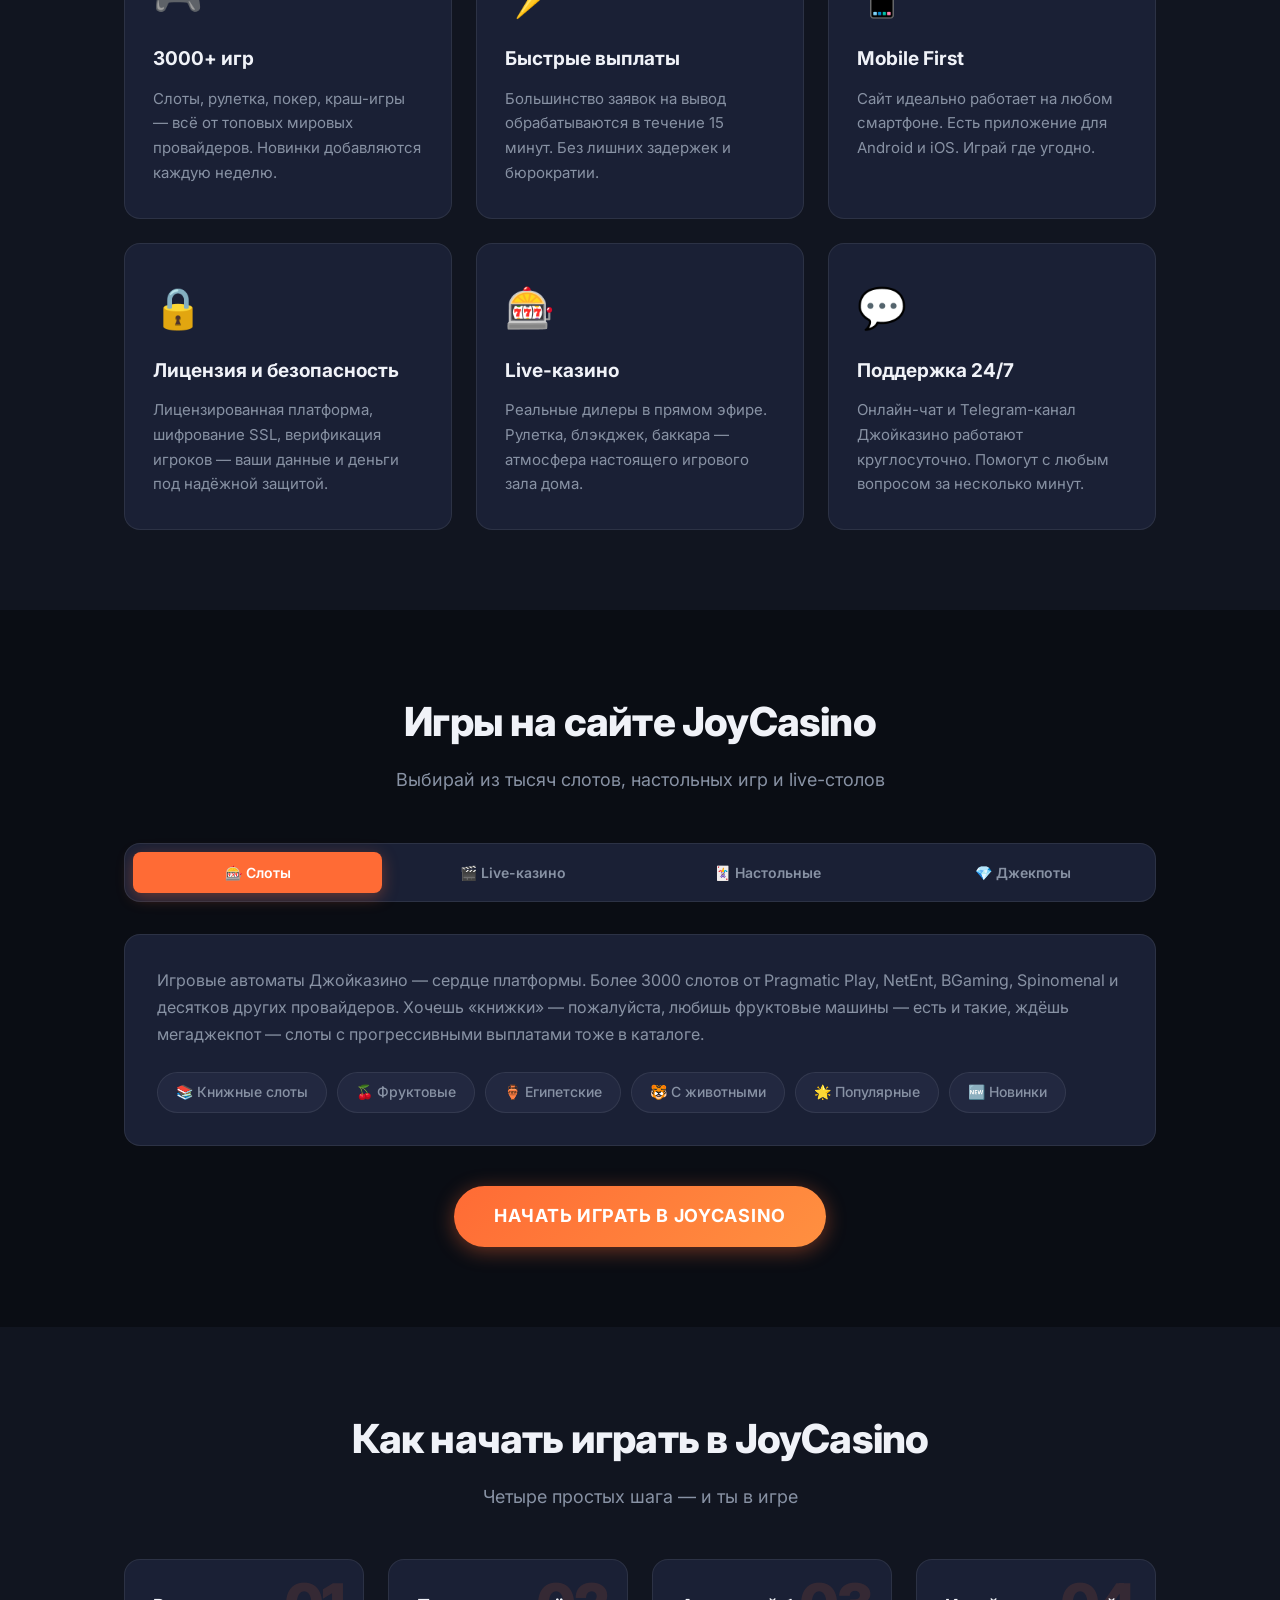
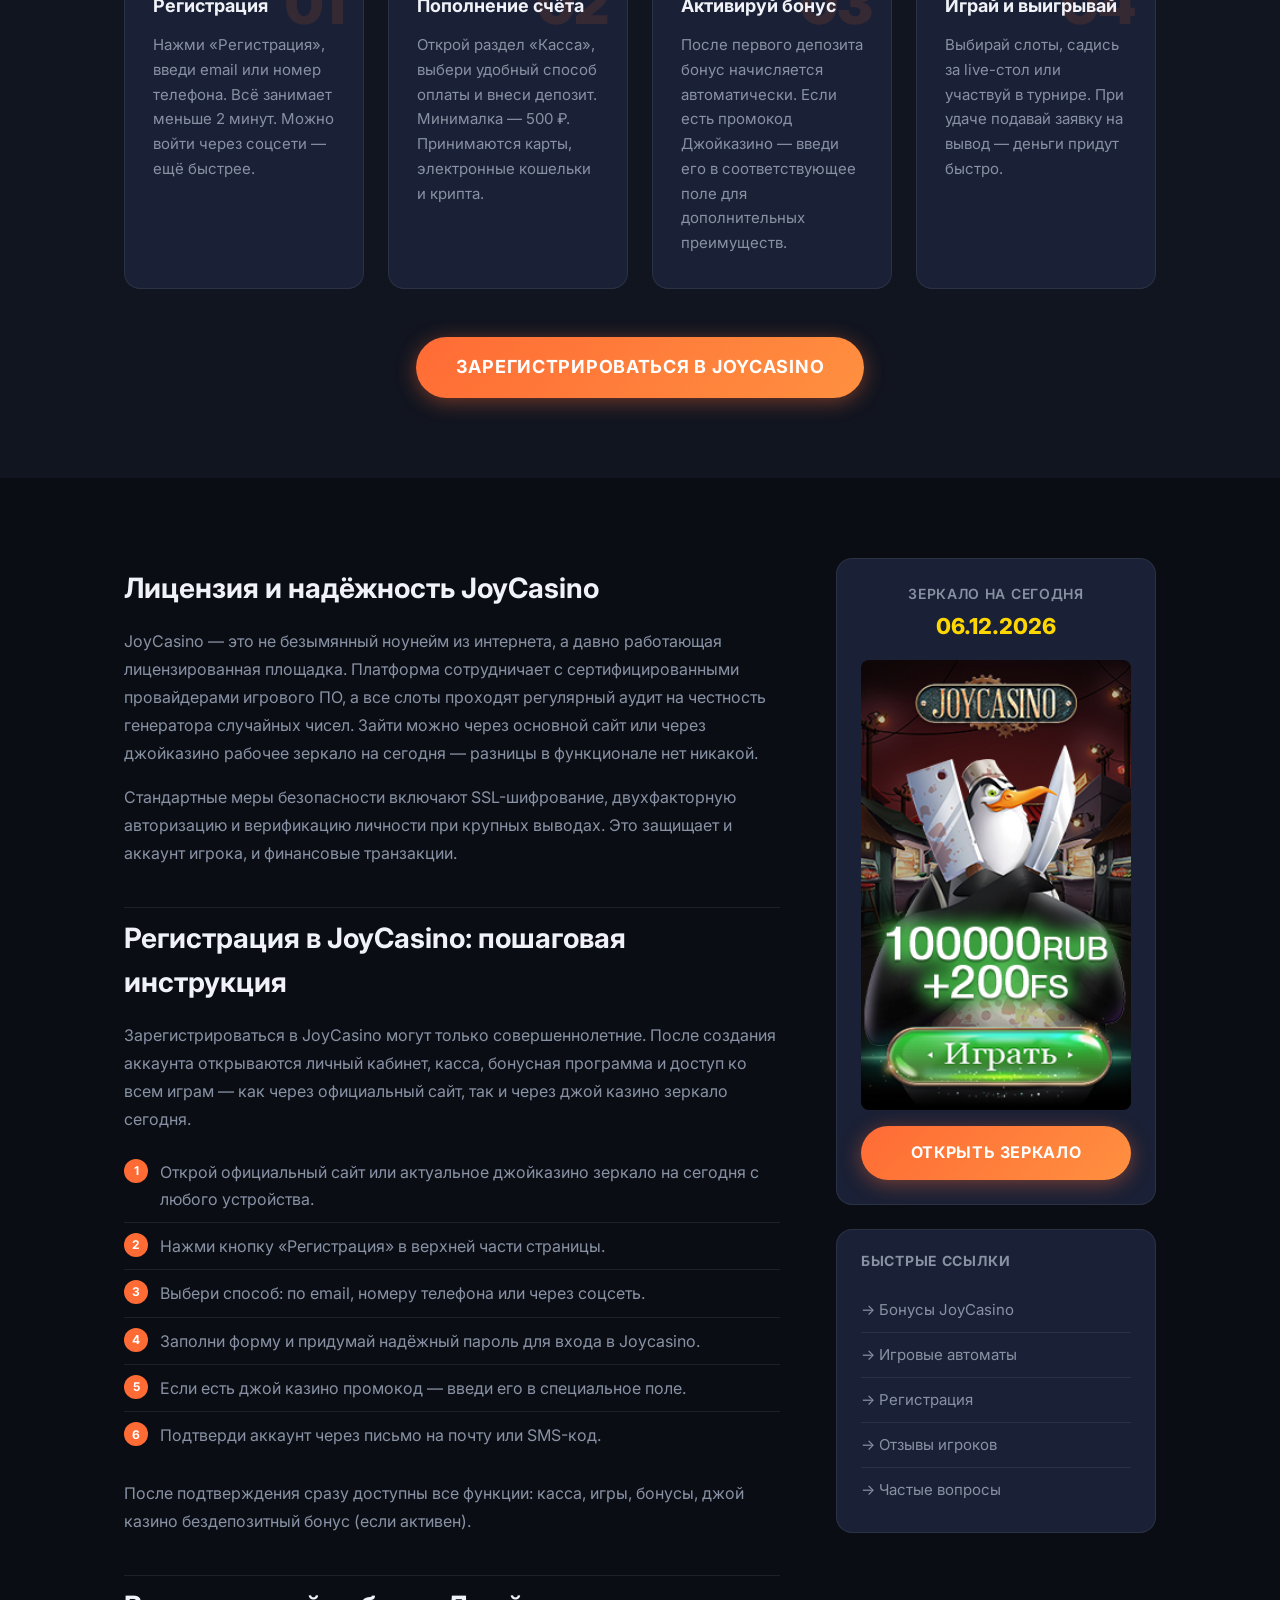
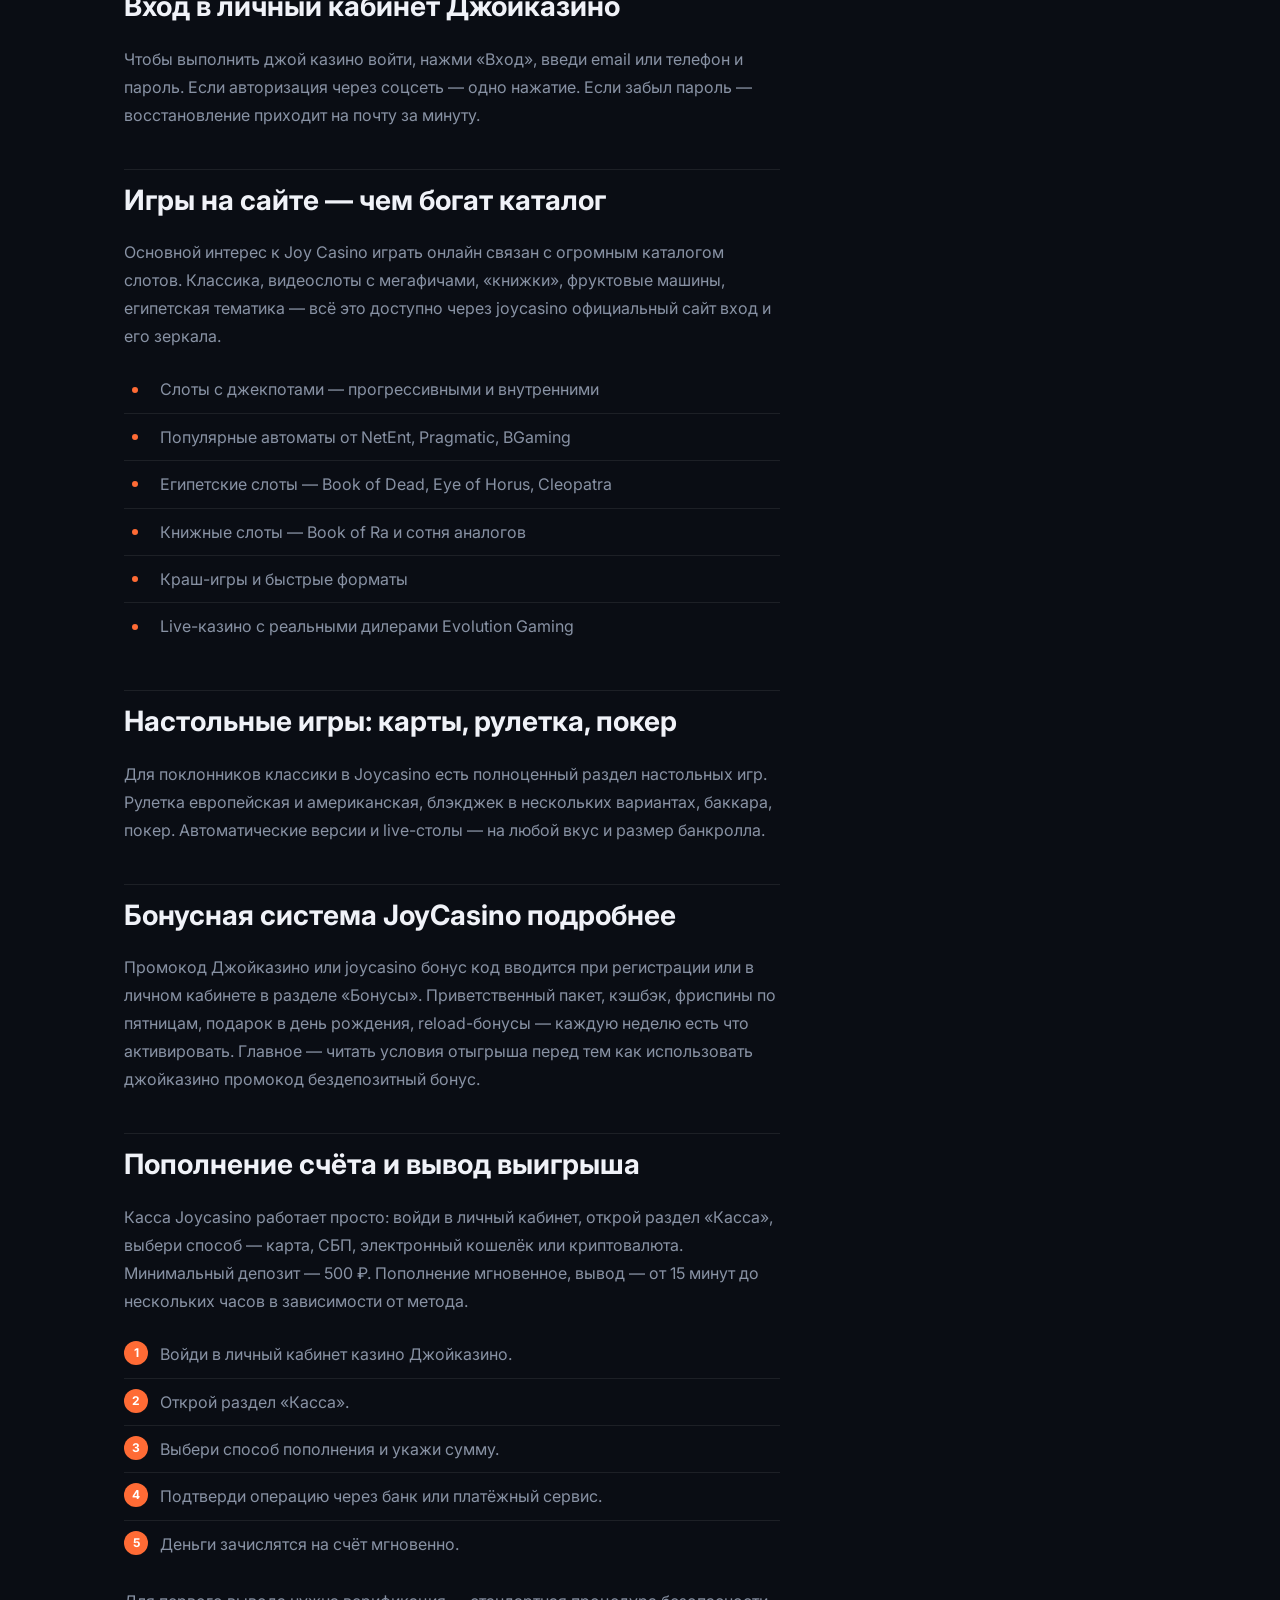
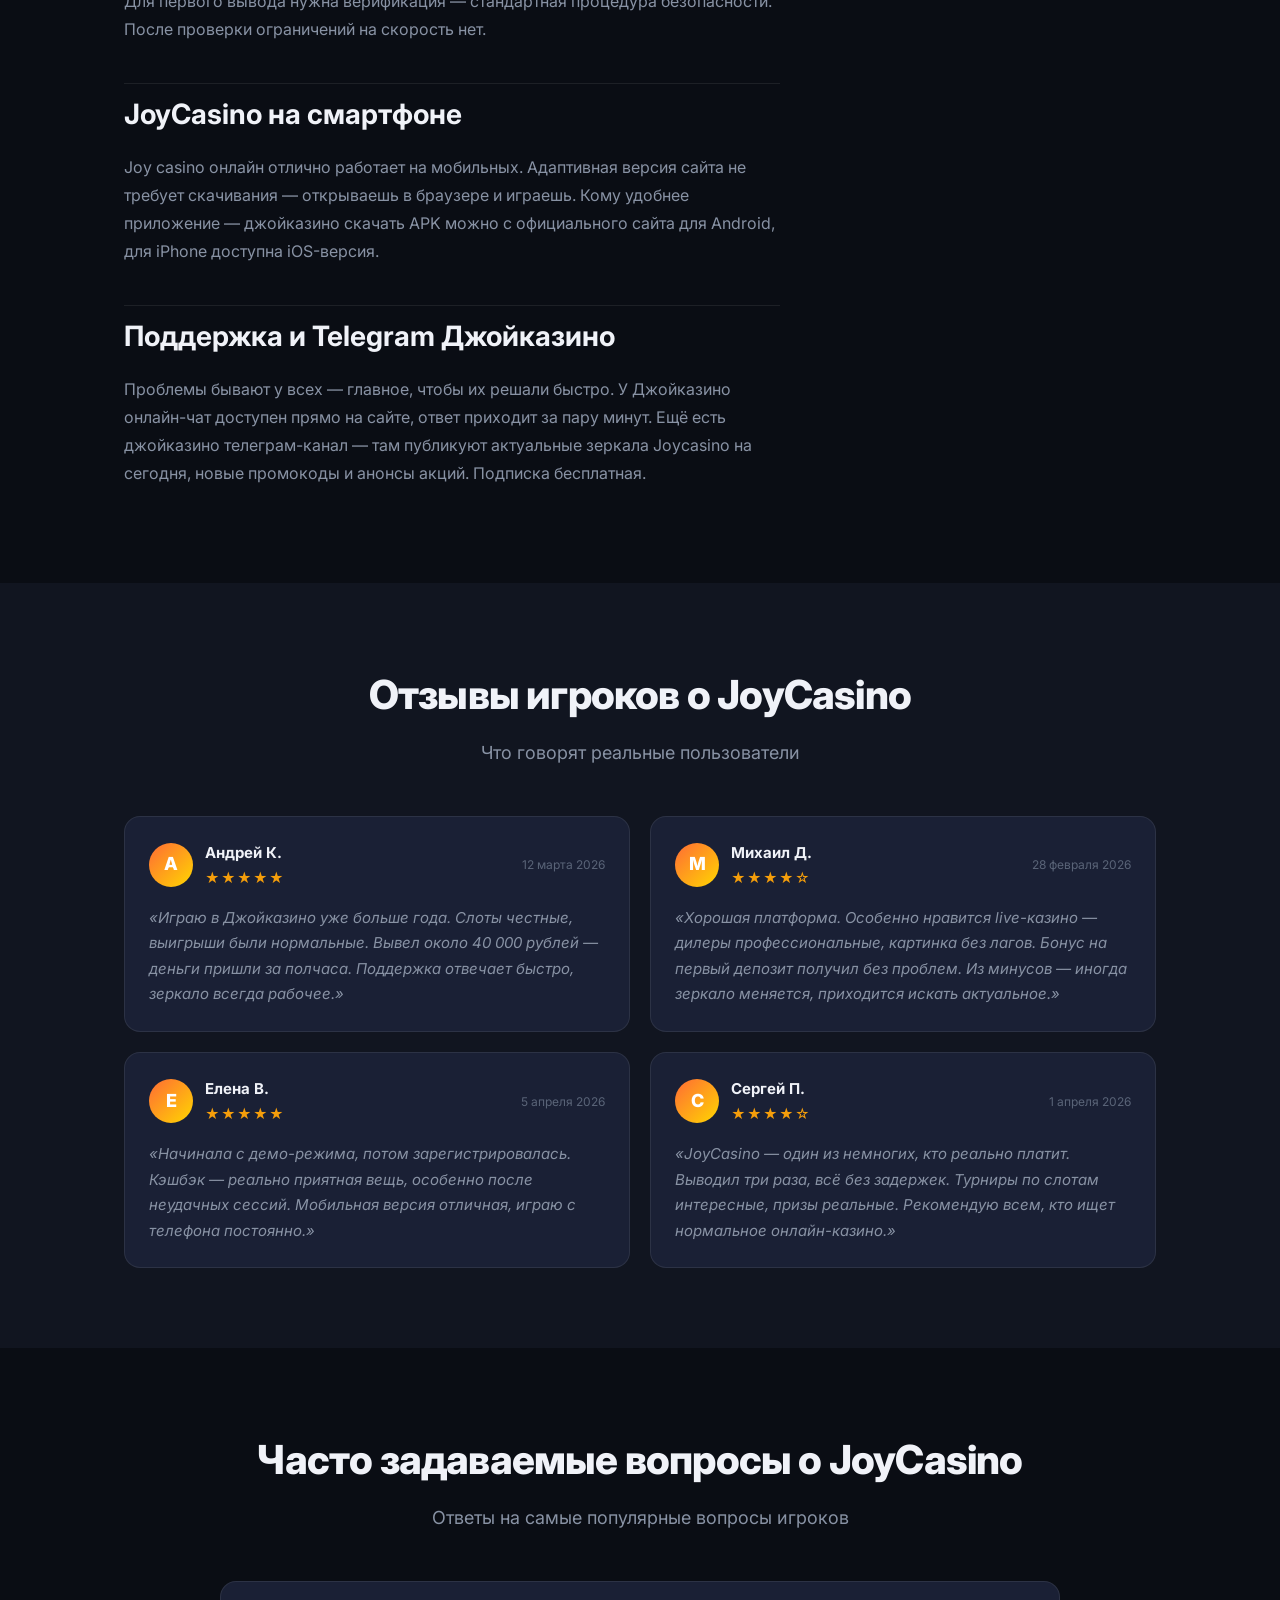
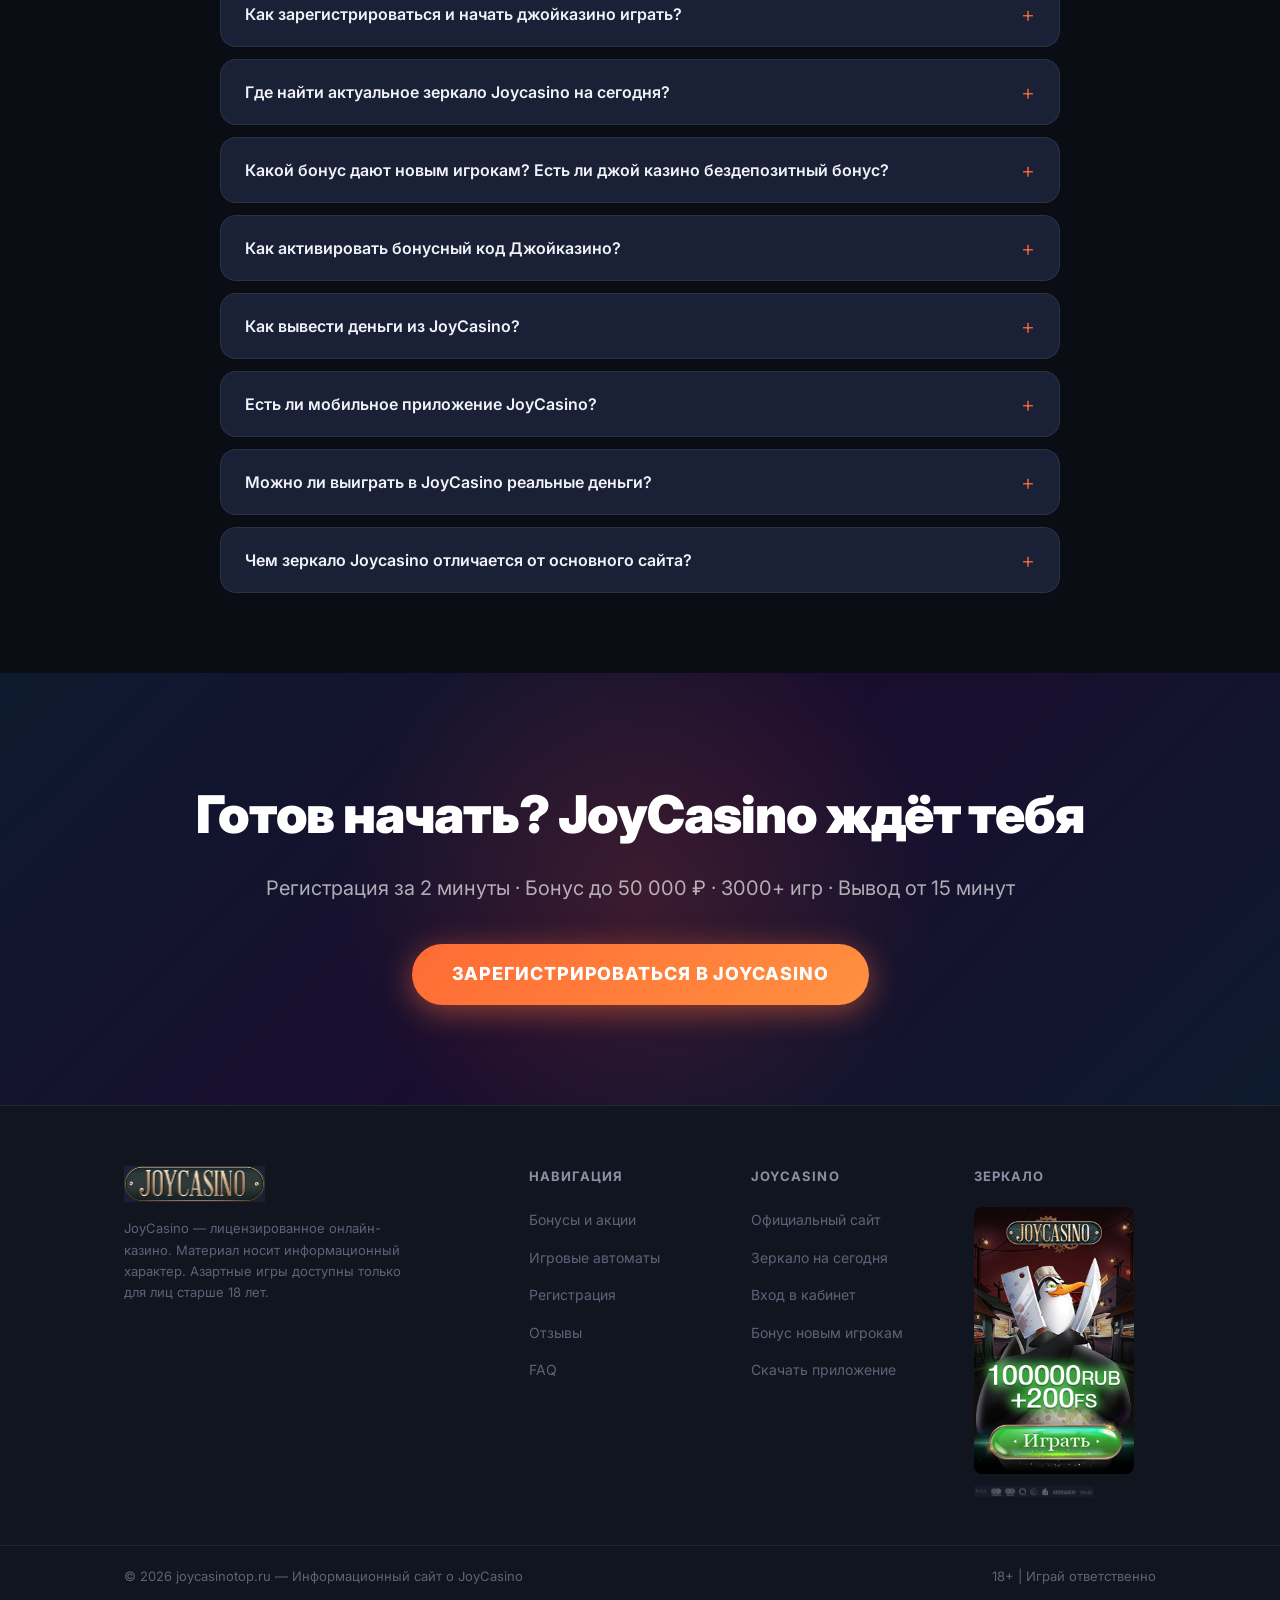
==== commit 716ac7fd: "Add files via upload" ====
--- a/index.html
+++ b/index.html
@@ -229,8 +229,13 @@
 <!-- MIRROR ALERT BAR -->
 <div class="mirror-bar" id="mirror-bar">
   <div class="container mirror-inner">
-    <span class="mirror-pulse"></span>
-    <span>Актуальное зеркало Джойказино на сегодня — <strong id="today-date">11.04.2026</strong></span>
+    <div class="mirror-left">
+      <span class="mirror-pulse"></span>
+      <div class="mirror-text">
+        <span class="mirror-label">Актуальное зеркало Джойказино на сегодня</span>
+        <strong class="mirror-date" id="today-date">11.04.2026</strong>
+      </div>
+    </div>
     <a href="reg.html" target="_blank" class="mirror-btn" rel="nofollow">Открыть зеркало</a>
     <img src="pics/baner.gif" alt="Зеркало JoyCasino" loading="lazy" class="mirror-gif">
   </div>
--- a/styles/style.css
+++ b/styles/style.css
@@ -452,43 +452,57 @@
     padding: 0 24px;
     justify-content: center;
   }
-  /* Trust блоки — сетка 2×2, аккуратные карточки */
+  /* Trust — просто 2 колонки, без боксов */
   .hero-trust {
     display: grid;
     grid-template-columns: 1fr 1fr;
-    gap: 8px;
+    gap: 6px 8px;
   }
   .trust-item {
-    font-size: 13px;
-    background: rgba(255,255,255,0.05);
-    border: 1px solid rgba(255,255,255,0.09);
-    border-radius: 12px;
-    padding: 12px 14px;
+    font-size: 14px;
+    background: none;
+    border: none;
+    border-radius: 0;
+    padding: 4px 0;
     gap: 6px;
     justify-content: flex-start;
-  }
-  .trust-icon { font-size: 15px; }
+    white-space: nowrap;
+    color: rgba(255,255,255,0.75);
+  }
+  .trust-icon { font-size: 14px; }
 }
 
 /* ============================================
    MIRROR BAR
    ============================================ */
 .mirror-bar {
-  background: linear-gradient(90deg, #0F1A2E 0%, #0D2240 50%, #0F1A2E 100%);
-  border-top: 1px solid rgba(255,215,0,0.15);
-  border-bottom: 1px solid rgba(255,215,0,0.15);
-  padding: 16px 0;
+  background: linear-gradient(90deg, #0D1B35 0%, #0B2045 50%, #0D1B35 100%);
+  border-top: 1px solid rgba(255,215,0,0.12);
+  border-bottom: 1px solid rgba(255,215,0,0.12);
+  padding: 14px 0;
   overflow: hidden;
 }
 .mirror-inner {
   display: flex;
   align-items: center;
-  gap: 12px;
-  flex-wrap: nowrap;
-  overflow: hidden;
+  gap: 16px;
+}
+/* Left side: pulse + text */
+.mirror-left {
+  display: flex;
+  align-items: center;
+  gap: 10px;
+  flex: 1;
   min-width: 0;
 }
-.mirror-inner > span {
+.mirror-text {
+  display: flex;
+  align-items: center;
+  gap: 10px;
+  min-width: 0;
+  flex: 1;
+}
+.mirror-label {
   font-size: 15px;
   color: rgba(255,255,255,0.85);
   white-space: nowrap;
@@ -497,62 +511,72 @@
   min-width: 0;
   flex-shrink: 1;
 }
-.mirror-inner strong { color: var(--c-accent); }
+.mirror-date {
+  font-size: 15px;
+  font-weight: 800;
+  color: var(--c-accent);
+  white-space: nowrap;
+  flex-shrink: 0;
+}
 @keyframes pulse-dot {
   0%, 100% { opacity: 1; transform: scale(1); }
-  50% { opacity: 0.5; transform: scale(0.7); }
+  50% { opacity: 0.4; transform: scale(0.65); }
 }
 .mirror-pulse {
-  display: inline-block;
+  display: block;
   width: 10px;
   height: 10px;
+  min-width: 10px;
   border-radius: 50%;
   background: var(--c-green);
   animation: pulse-dot 1.5s ease-in-out infinite;
   flex-shrink: 0;
+  align-self: center;
 }
 .mirror-btn {
   display: inline-flex;
   align-items: center;
   justify-content: center;
-  min-height: 40px;
-  padding: 8px 20px;
+  min-height: 42px;
+  padding: 10px 24px;
   background: var(--c-gold);
   color: #000;
-  font-size: 14px;
-  font-weight: 700;
+  font-size: 13px;
+  font-weight: 800;
   border-radius: 100px;
   transition: var(--transition);
   text-transform: uppercase;
-  letter-spacing: 0.04em;
+  letter-spacing: 0.05em;
   white-space: nowrap;
   flex-shrink: 0;
 }
 .mirror-btn:hover { background: #FFD000; transform: scale(1.03); }
-.mirror-gif { height: 36px; width: auto; border-radius: 6px; margin-left: auto; flex-shrink: 0; }
+.mirror-gif { height: 34px; width: auto; border-radius: 6px; flex-shrink: 0; }
+
 @media (max-width: 768px) {
-  .mirror-bar { padding: 14px 0; }
-  .mirror-inner {
-    flex-direction: row;
-    align-items: center;
-    flex-wrap: nowrap;
-    gap: 10px;
+  .mirror-bar { padding: 16px 0; }
+  .mirror-inner { gap: 12px; }
+  /* Левая часть: точка + колонка текст/дата */
+  .mirror-left { gap: 10px; align-items: center; }
+  .mirror-text {
+    flex-direction: column;
+    align-items: flex-start;
+    gap: 2px;
+  }
+  .mirror-label {
+    font-size: 13px;
+    white-space: nowrap;
     overflow: hidden;
-  }
-  .mirror-inner > span {
-    font-size: 13px;
-    white-space: normal;
-    line-height: 1.4;
-    flex: 1;
-    min-width: 0;
-  }
+    text-overflow: ellipsis;
+    max-width: 180px;
+  }
+  .mirror-date { font-size: 16px; }
   .mirror-gif { display: none; }
   .mirror-btn {
+    min-height: 48px;
+    padding: 12px 18px;
+    font-size: 12px;
     flex-shrink: 0;
-    padding: 10px 16px;
-    font-size: 12px;
-    min-height: 40px;
-    letter-spacing: 0.02em;
   }
 }
 
--- a/styles/style.css
+++ b/styles/style.css
@@ -452,43 +452,57 @@
     padding: 0 24px;
     justify-content: center;
   }
-  /* Trust блоки — сетка 2×2, аккуратные карточки */
+  /* Trust — просто 2 колонки, без боксов */
   .hero-trust {
     display: grid;
     grid-template-columns: 1fr 1fr;
-    gap: 8px;
+    gap: 6px 8px;
   }
   .trust-item {
-    font-size: 13px;
-    background: rgba(255,255,255,0.05);
-    border: 1px solid rgba(255,255,255,0.09);
-    border-radius: 12px;
-    padding: 12px 14px;
+    font-size: 14px;
+    background: none;
+    border: none;
+    border-radius: 0;
+    padding: 4px 0;
     gap: 6px;
     justify-content: flex-start;
-  }
-  .trust-icon { font-size: 15px; }
+    white-space: nowrap;
+    color: rgba(255,255,255,0.75);
+  }
+  .trust-icon { font-size: 14px; }
 }
 
 /* ============================================
    MIRROR BAR
    ============================================ */
 .mirror-bar {
-  background: linear-gradient(90deg, #0F1A2E 0%, #0D2240 50%, #0F1A2E 100%);
-  border-top: 1px solid rgba(255,215,0,0.15);
-  border-bottom: 1px solid rgba(255,215,0,0.15);
-  padding: 16px 0;
+  background: linear-gradient(90deg, #0D1B35 0%, #0B2045 50%, #0D1B35 100%);
+  border-top: 1px solid rgba(255,215,0,0.12);
+  border-bottom: 1px solid rgba(255,215,0,0.12);
+  padding: 14px 0;
   overflow: hidden;
 }
 .mirror-inner {
   display: flex;
   align-items: center;
-  gap: 12px;
-  flex-wrap: nowrap;
-  overflow: hidden;
+  gap: 16px;
+}
+/* Left side: pulse + text */
+.mirror-left {
+  display: flex;
+  align-items: center;
+  gap: 10px;
+  flex: 1;
   min-width: 0;
 }
-.mirror-inner > span {
+.mirror-text {
+  display: flex;
+  align-items: center;
+  gap: 10px;
+  min-width: 0;
+  flex: 1;
+}
+.mirror-label {
   font-size: 15px;
   color: rgba(255,255,255,0.85);
   white-space: nowrap;
@@ -497,62 +511,72 @@
   min-width: 0;
   flex-shrink: 1;
 }
-.mirror-inner strong { color: var(--c-accent); }
+.mirror-date {
+  font-size: 15px;
+  font-weight: 800;
+  color: var(--c-accent);
+  white-space: nowrap;
+  flex-shrink: 0;
+}
 @keyframes pulse-dot {
   0%, 100% { opacity: 1; transform: scale(1); }
-  50% { opacity: 0.5; transform: scale(0.7); }
+  50% { opacity: 0.4; transform: scale(0.65); }
 }
 .mirror-pulse {
-  display: inline-block;
+  display: block;
   width: 10px;
   height: 10px;
+  min-width: 10px;
   border-radius: 50%;
   background: var(--c-green);
   animation: pulse-dot 1.5s ease-in-out infinite;
   flex-shrink: 0;
+  align-self: center;
 }
 .mirror-btn {
   display: inline-flex;
   align-items: center;
   justify-content: center;
-  min-height: 40px;
-  padding: 8px 20px;
+  min-height: 42px;
+  padding: 10px 24px;
   background: var(--c-gold);
   color: #000;
-  font-size: 14px;
-  font-weight: 700;
+  font-size: 13px;
+  font-weight: 800;
   border-radius: 100px;
   transition: var(--transition);
   text-transform: uppercase;
-  letter-spacing: 0.04em;
+  letter-spacing: 0.05em;
   white-space: nowrap;
   flex-shrink: 0;
 }
 .mirror-btn:hover { background: #FFD000; transform: scale(1.03); }
-.mirror-gif { height: 36px; width: auto; border-radius: 6px; margin-left: auto; flex-shrink: 0; }
+.mirror-gif { height: 34px; width: auto; border-radius: 6px; flex-shrink: 0; }
+
 @media (max-width: 768px) {
-  .mirror-bar { padding: 14px 0; }
-  .mirror-inner {
-    flex-direction: row;
-    align-items: center;
-    flex-wrap: nowrap;
-    gap: 10px;
+  .mirror-bar { padding: 16px 0; }
+  .mirror-inner { gap: 12px; }
+  /* Левая часть: точка + колонка текст/дата */
+  .mirror-left { gap: 10px; align-items: center; }
+  .mirror-text {
+    flex-direction: column;
+    align-items: flex-start;
+    gap: 2px;
+  }
+  .mirror-label {
+    font-size: 13px;
+    white-space: nowrap;
     overflow: hidden;
-  }
-  .mirror-inner > span {
-    font-size: 13px;
-    white-space: normal;
-    line-height: 1.4;
-    flex: 1;
-    min-width: 0;
-  }
+    text-overflow: ellipsis;
+    max-width: 180px;
+  }
+  .mirror-date { font-size: 16px; }
   .mirror-gif { display: none; }
   .mirror-btn {
+    min-height: 48px;
+    padding: 12px 18px;
+    font-size: 12px;
     flex-shrink: 0;
-    padding: 10px 16px;
-    font-size: 12px;
-    min-height: 40px;
-    letter-spacing: 0.02em;
   }
 }
 
